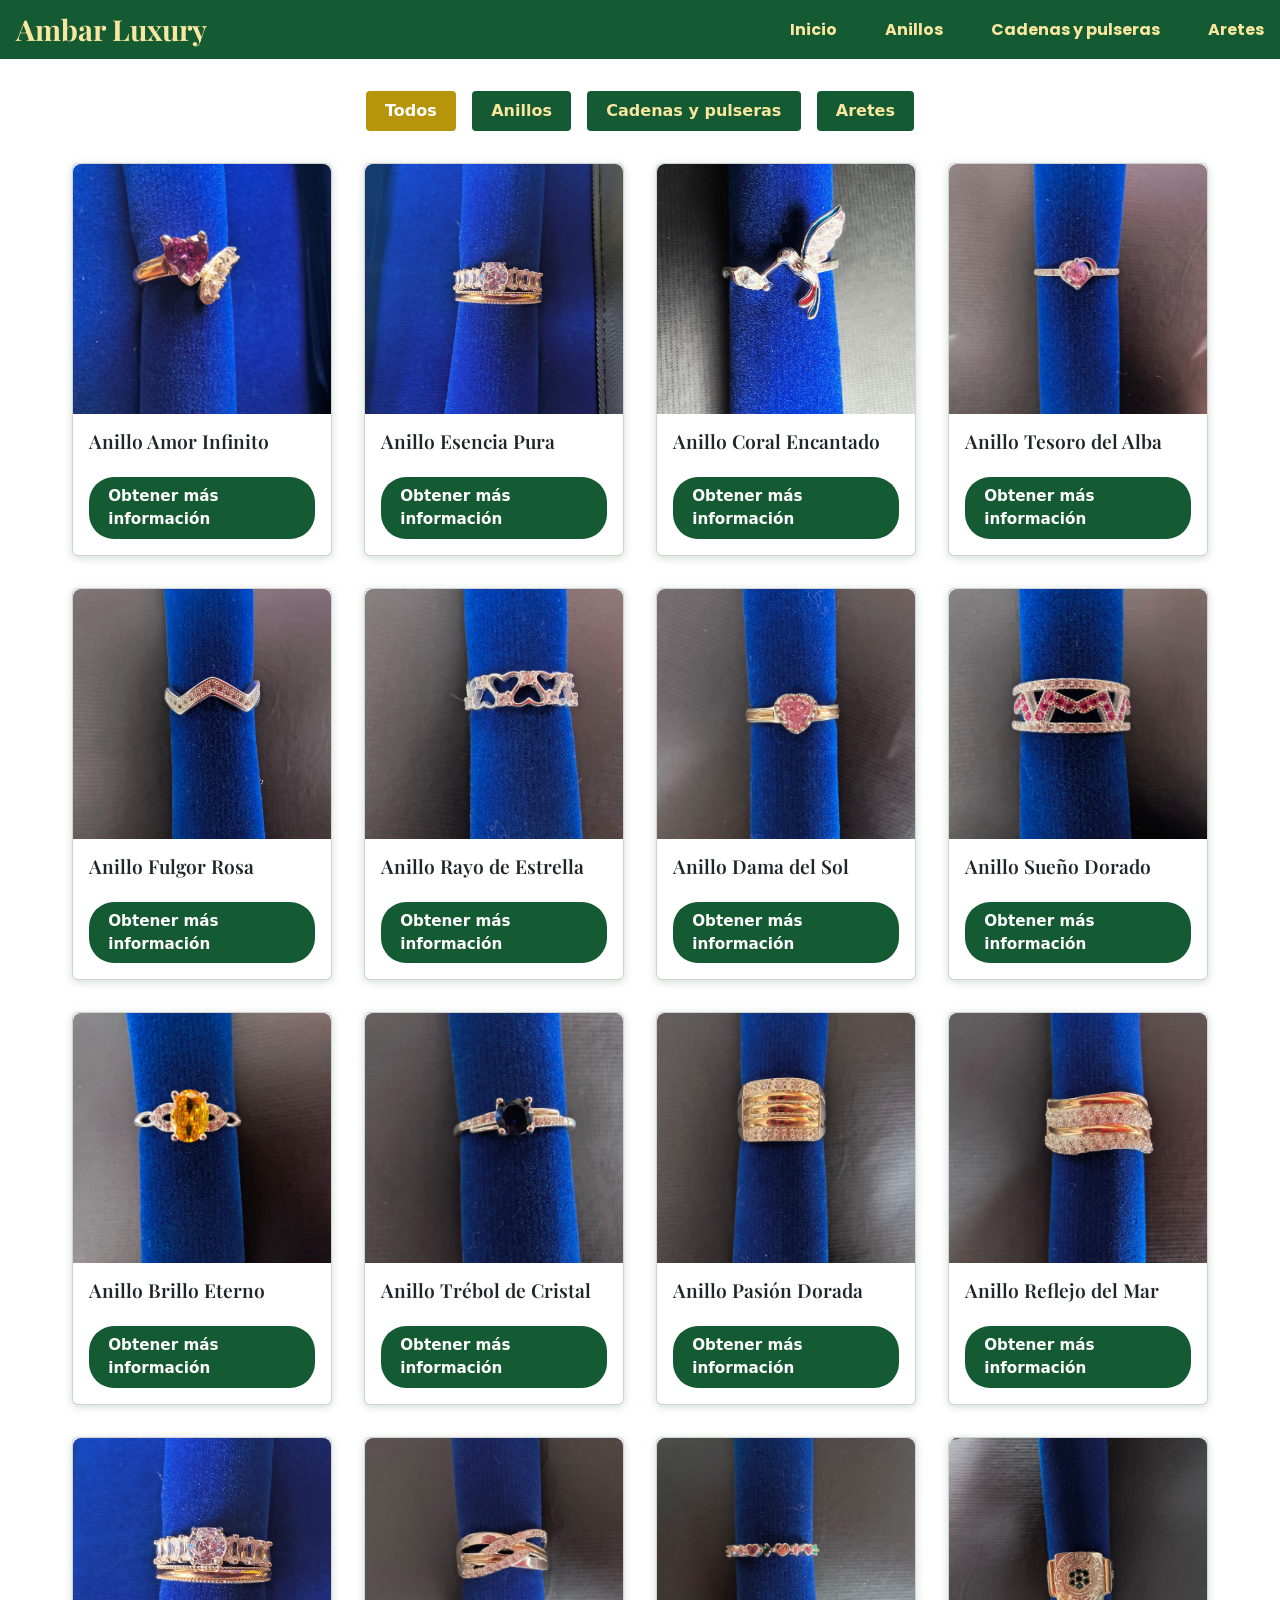
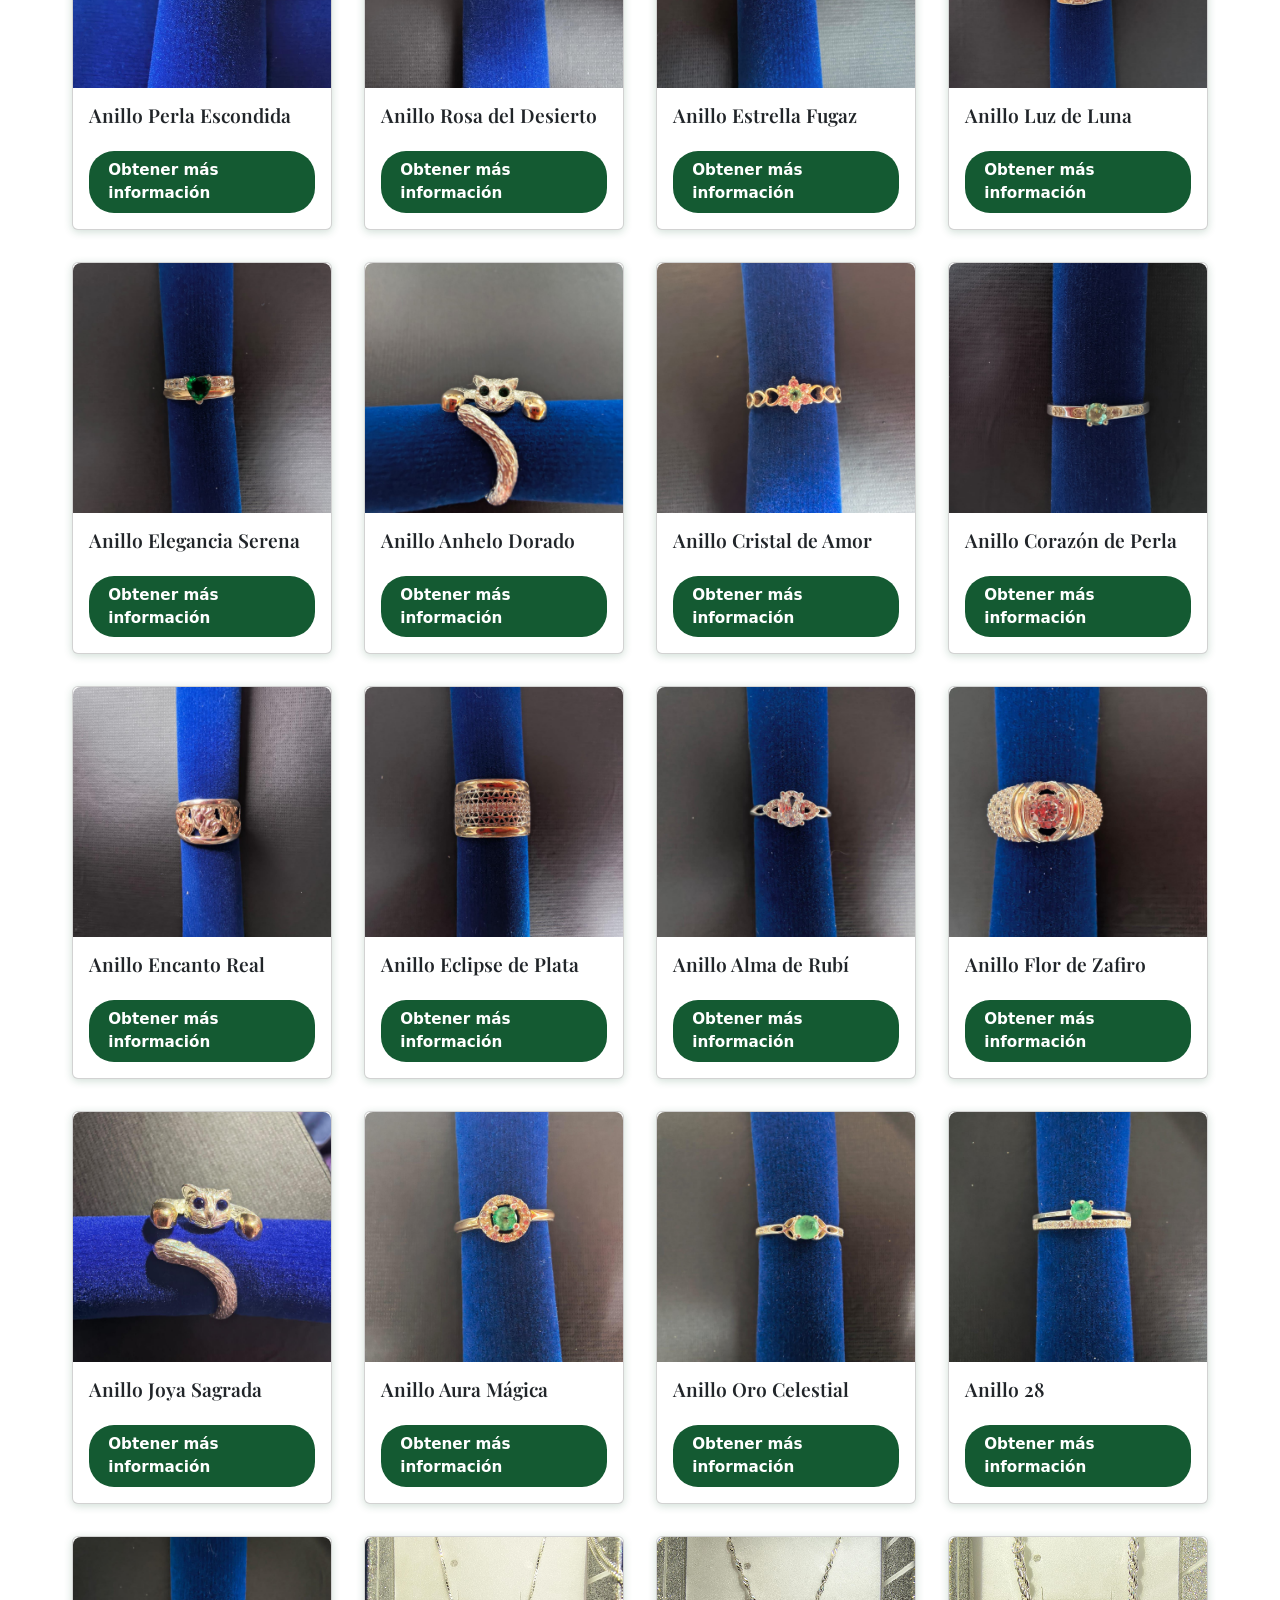
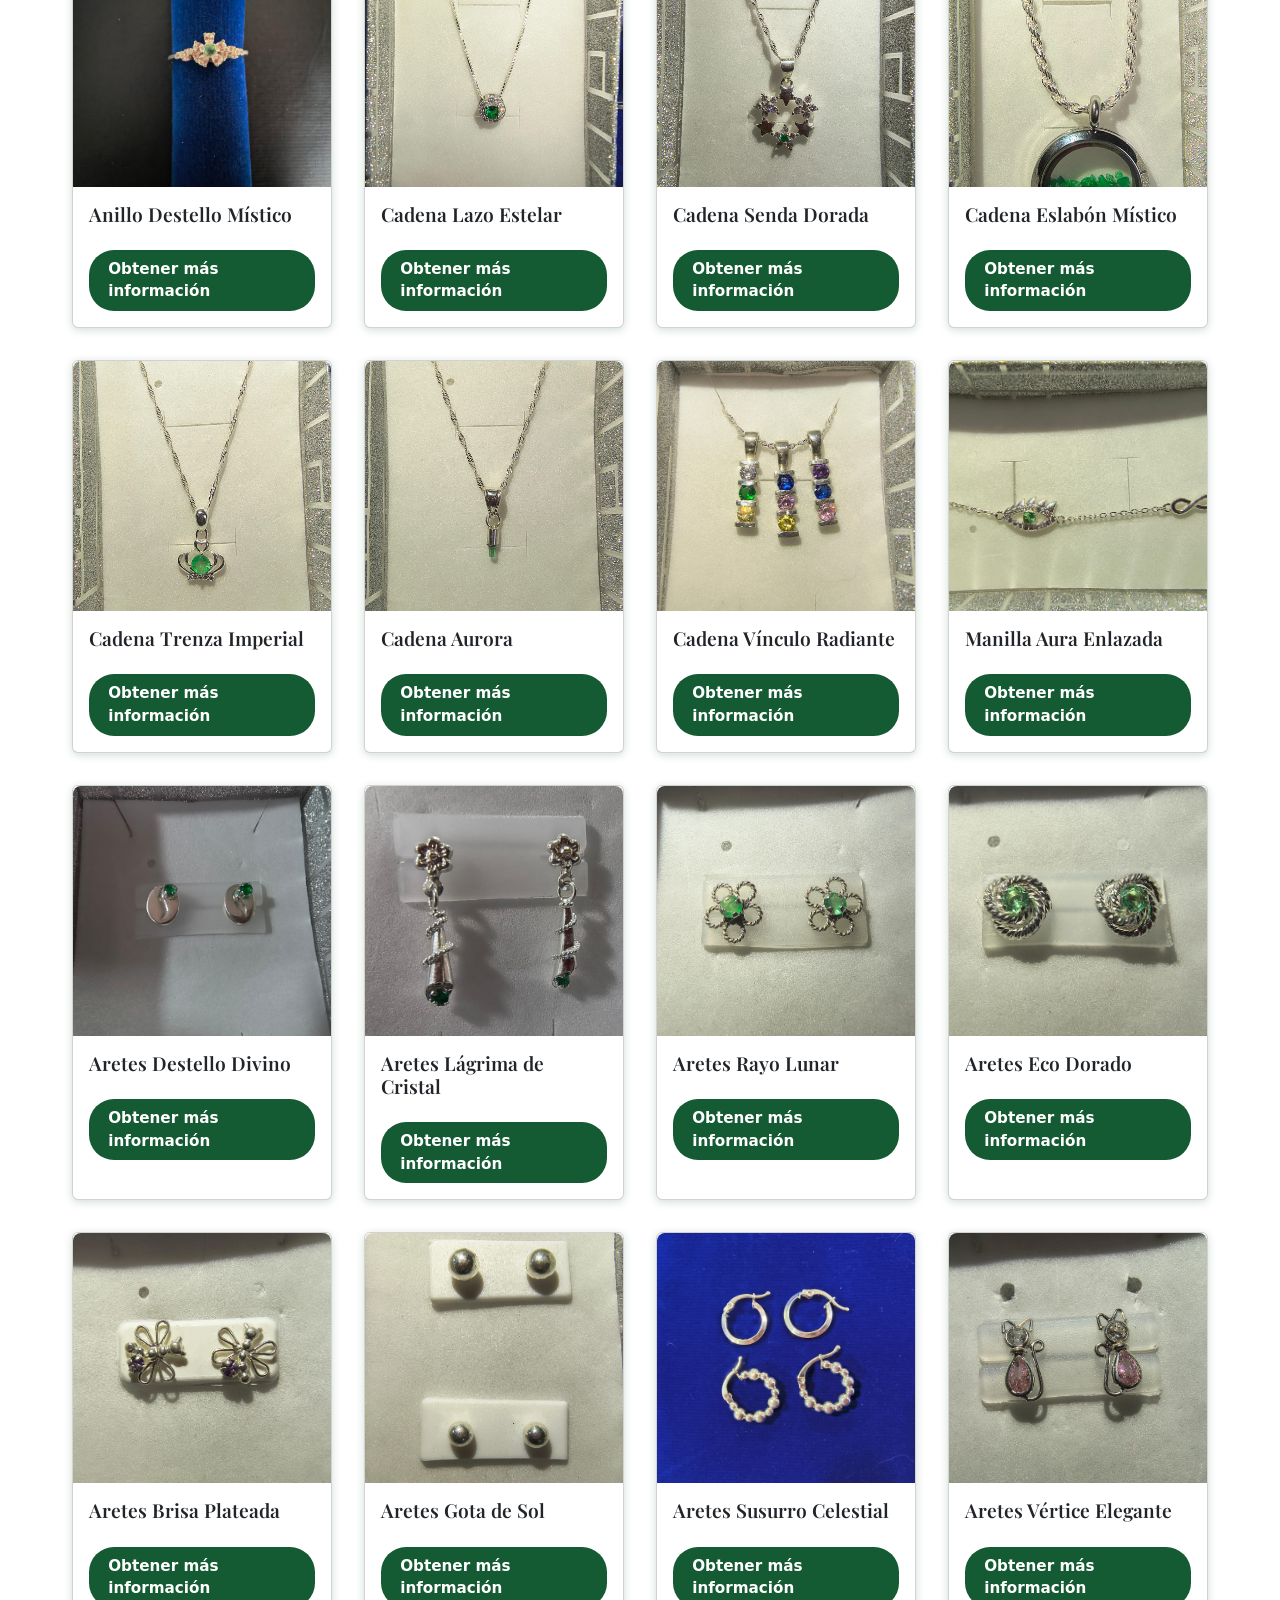
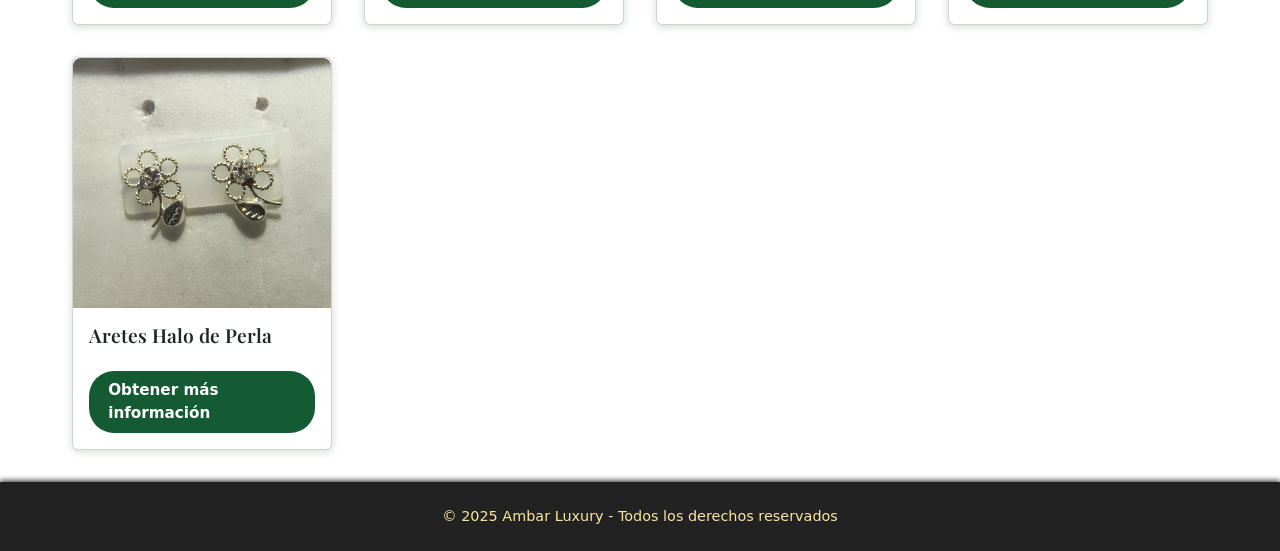
==== index.html @ f8f35209 "Add files via upload" ====
<!DOCTYPE html>
<html lang="en">
<head>
  <meta charset="UTF-8" />
  <meta name="viewport" content="width=device-width, initial-scale=1" />
  <title>Ambar Luxury</title>

  <link rel="stylesheet" href="./css/estilos_navbar.css" />
  <link rel="stylesheet" href="./css/estilos_productos.css" />

  <link
    href="https://cdn.jsdelivr.net/npm/bootstrap@5.3.6/dist/css/bootstrap.min.css"
    rel="stylesheet"
    integrity="sha384-4Q6Gf2aSP4eDXB8Miphtr37CMZZQ5oXLH2yaXMJ2w8e2ZtHTl7GptT4jmndRuHDT"
    crossorigin="anonymous"
  />
  <link
    href="https://fonts.googleapis.com/css2?family=Playfair+Display:wght@600&family=Poppins:wght@300;400&display=swap"
    rel="stylesheet"
  />
</head>
<body>
  <header class="navbar">
    <div class="logo">Ambar Luxury</div>
    <input type="checkbox" id="menu-toggle" class="menu-toggle" />
    <label for="menu-toggle" class="hamburger">&#9776;</label>
  
    <div class="nav-links">
      <a href="#inicio">Inicio</a>
      <a href="#Anillos">Anillos</a>
      <a href="#Cadenas">Cadenas y pulseras</a>
      <a href="#Aretes">Aretes</a>
    </div>
  </header>

  <main>
    <!-- Filtros de categoría -->
    <section id="inicio" class="category-filters">
      <button class="active" data-category="all">Todos</button>
      <button data-category="Anillos">Anillos</button>
      <button data-category="Cadenas">Cadenas y pulseras</button>
      <button data-category="Aretes">Aretes</button>
    </section>

    <!-- Productos -->
    <section class="products-grid" id="products">
      <article class="card" data-category="Anillos">
        <img src="./img/anillo1.jpeg" alt="Anillo Corazon" />
        <div class="card-body">
          <h3 class="card-title">Anillo Amor Infinito</h3>
          <a href="https://wa.link/p98mej" target="_blank" class="info-button">Obtener más información</a>
        </div>
      </article>

      <article class="card" data-category="Anillos">
        <img src="./img/anillo2.jpeg" alt="Anillo Corazon" />
        <div class="card-body">
          <h3 class="card-title">Anillo Esencia Pura</h3>
          <a href="https://wa.link/p98mej" target="_blank" class="info-button">Obtener más información</a>
        </div>
      </article>

      <article class="card" data-category="Anillos">
        <img src="./img/anillo3.jpeg" alt="Anillo Corazon" />
        <div class="card-body">
          <h3 class="card-title">Anillo Coral Encantado</h3>
          <a href="https://wa.link/p98mej" target="_blank" class="info-button">Obtener más información</a>
        </div>
      </article>

      <article class="card" data-category="Anillos">
        <img src="./img/anillo4.jpeg" alt="Anillo Corazon" />
        <div class="card-body">
          <h3 class="card-title">Anillo Tesoro del Alba</h3>
          <a href="https://wa.link/p98mej" target="_blank" class="info-button">Obtener más información</a>
        </div>
      </article>

      <article class="card" data-category="Anillos">
        <img src="./img/anillo5.jpeg" alt="Anillo Corazon" />
        <div class="card-body">
          <h3 class="card-title">Anillo Fulgor Rosa</h3>
          <a href="https://wa.link/p98mej" target="_blank" class="info-button">Obtener más información</a>
        </div>
      </article>

      <article class="card" data-category="Anillos">
        <img src="./img/anillo6.jpeg" alt="Anillo Corazon" />
        <div class="card-body">
          <h3 class="card-title">Anillo Rayo de Estrella</h3>
          <a href="https://wa.link/p98mej" target="_blank" class="info-button">Obtener más información</a>
        </div>
      </article>

      <article class="card" data-category="Anillos">
        <img src="./img/anillo7.jpeg" alt="Anillo Corazon" />
        <div class="card-body">
          <h3 class="card-title">Anillo Dama del Sol</h3>
          <a href="https://wa.link/p98mej" target="_blank" class="info-button">Obtener más información</a>
        </div>
      </article>

      <article class="card" data-category="Anillos">
        <img src="./img/anillo8.jpeg" alt="Anillo Corazon" />
        <div class="card-body">
          <h3 class="card-title">Anillo Sueño Dorado</h3>
          <a href="https://wa.link/p98mej" target="_blank" class="info-button">Obtener más información</a>
        </div>
      </article>

      <article class="card" data-category="Anillos">
        <img src="./img/anillo9.jpeg" alt="Anillo Corazon" />
        <div class="card-body">
          <h3 class="card-title">Anillo Brillo Eterno</h3>
          <a href="https://wa.link/p98mej" target="_blank" class="info-button">Obtener más información</a>
        </div>
      </article>

      <article class="card" data-category="Anillos">
        <img src="./img/anillo10.jpeg" alt="Anillo Corazon" />
        <div class="card-body">
          <h3 class="card-title">Anillo Trébol de Cristal</h3>
          <a href="https://wa.link/p98mej" target="_blank" class="info-button">Obtener más información</a>
        </div>
      </article>

      <article class="card" data-category="Anillos">
        <img src="./img/anillo11.jpeg" alt="Anillo Corazon" />
        <div class="card-body">
          <h3 class="card-title">Anillo Pasión Dorada</h3>
          <a href="https://wa.link/p98mej" target="_blank" class="info-button">Obtener más información</a>
        </div>
      </article>

      <article class="card" data-category="Anillos">
        <img src="./img/anillo12.jpeg" alt="Anillo Corazon" />
        <div class="card-body">
          <h3 class="card-title">Anillo Reflejo del Mar</h3>
          <a href="https://wa.link/p98mej" target="_blank" class="info-button">Obtener más información</a>
        </div>
      </article>

      <article class="card" data-category="Anillos">
        <img src="./img/anillo13.jpeg" alt="Anillo Corazon" />
        <div class="card-body">
          <h3 class="card-title">Anillo Perla Escondida</h3>
          <a href="https://wa.link/p98mej" target="_blank" class="info-button">Obtener más información</a>
        </div>
      </article>

      <article class="card" data-category="Anillos">
        <img src="./img/anillo14.jpeg" alt="Anillo Corazon" />
        <div class="card-body">
          <h3 class="card-title">Anillo Rosa del Desierto</h3>
          <a href="https://wa.link/p98mej" target="_blank" class="info-button">Obtener más información</a>
        </div>
      </article>

      <article class="card" data-category="Anillos">
        <img src="./img/anillo15.jpeg" alt="Anillo Corazon" />
        <div class="card-body">
          <h3 class="card-title">Anillo Estrella Fugaz</h3>
          <a href="https://wa.link/p98mej" target="_blank" class="info-button">Obtener más información</a>
        </div>
      </article>

      <article class="card" data-category="Anillos">
        <img src="./img/anillo16.jpeg" alt="Anillo Corazon" />
        <div class="card-body">
          <h3 class="card-title">Anillo Luz de Luna</h3>
          <a href="https://wa.link/p98mej" target="_blank" class="info-button">Obtener más información</a>
        </div>
      </article>

      <article class="card" data-category="Anillos">
        <img src="./img/anillo17.jpeg" alt="Anillo Corazon" />
        <div class="card-body">
          <h3 class="card-title">Anillo Elegancia Serena</h3>
          <a href="https://wa.link/p98mej" target="_blank" class="info-button">Obtener más información</a>
        </div>
      </article>

      <article class="card" data-category="Anillos">
        <img src="./img/anillo18.jpeg" alt="Anillo Corazon" />
        <div class="card-body">
          <h3 class="card-title">Anillo Anhelo Dorado</h3>
          <a href="https://wa.link/p98mej" target="_blank" class="info-button">Obtener más información</a>
        </div>
      </article>

      <article class="card" data-category="Anillos">
        <img src="./img/anillo19.jpeg" alt="Anillo Corazon" />
        <div class="card-body">
          <h3 class="card-title">Anillo Cristal de Amor</h3>
          <a href="https://wa.link/p98mej" target="_blank" class="info-button">Obtener más información</a>
        </div>
      </article>

      <article class="card" data-category="Anillos">
        <img src="./img/anillo20.jpeg" alt="Anillo Corazon" />
        <div class="card-body">
          <h3 class="card-title">Anillo Corazón de Perla</h3>
          <a href="https://wa.link/p98mej" target="_blank" class="info-button">Obtener más información</a>
        </div>
      </article>

      <article class="card" data-category="Anillos">
        <img src="./img/anillo21.jpeg" alt="Anillo Corazon" />
        <div class="card-body">
          <h3 class="card-title">Anillo Encanto Real</h3>
          <a href="https://wa.link/p98mej" target="_blank" class="info-button">Obtener más información</a>
        </div>
      </article>

      <article class="card" data-category="Anillos">
        <img src="./img/anillo22.jpeg" alt="Anillo Corazon" />
        <div class="card-body">
          <h3 class="card-title">Anillo Eclipse de Plata</h3>
          <a href="https://wa.link/p98mej" target="_blank" class="info-button">Obtener más información</a>
        </div>
      </article>

      <article class="card" data-category="Anillos">
        <img src="./img/anillo23.jpeg" alt="Anillo Corazon" />
        <div class="card-body">
          <h3 class="card-title">Anillo Alma de Rubí</h3>
          <a href="https://wa.link/p98mej" target="_blank" class="info-button">Obtener más información</a>
        </div>
      </article>

      <article class="card" data-category="Anillos">
        <img src="./img/anillo24.jpeg" alt="Anillo Corazon" />
        <div class="card-body">
          <h3 class="card-title">Anillo Flor de Zafiro</h3>
          <a href="https://wa.link/p98mej" target="_blank" class="info-button">Obtener más información</a>
        </div>
      </article>

      <article class="card" data-category="Anillos">
        <img src="./img/anillo25.jpeg" alt="Anillo Corazon" />
        <div class="card-body">
          <h3 class="card-title">Anillo Joya Sagrada</h3>
          <a href="https://wa.link/p98mej" target="_blank" class="info-button">Obtener más información</a>
        </div>
      </article>

      <article class="card" data-category="Anillos">
        <img src="./img/anillo26.jpeg" alt="Anillo Corazon" />
        <div class="card-body">
          <h3 class="card-title">Anillo Aura Mágica</h3>
          <a href="https://wa.link/p98mej" target="_blank" class="info-button">Obtener más información</a>
        </div>
      </article>

      <article class="card" data-category="Anillos">
        <img src="./img/anillo27.jpeg" alt="Anillo Corazon" />
        <div class="card-body">
          <h3 class="card-title">Anillo Oro Celestial</h3>
          <a href="https://wa.link/p98mej" target="_blank" class="info-button">Obtener más información</a>
        </div>
      </article>

      <article class="card" data-category="Anillos">
        <img src="./img/anillo28.jpeg" alt="Anillo Corazon" />
        <div class="card-body">
          <h3 class="card-title">Anillo 28</h3>
          <a href="https://wa.link/p98mej" target="_blank" class="info-button">Obtener más información</a>
        </div>
      </article>

      <article class="card" data-category="Anillos">
        <img src="./img/anillo29.jpeg" alt="Anillo Corazon" />
        <div class="card-body">
          <h3 class="card-title">Anillo Destello Místico</h3>
          <a href="https://wa.link/p98mej" target="_blank" class="info-button">Obtener más información</a>
        </div>
      </article>

      <article class="card" data-category="Cadenas">
        <img src="./img/cadena1.jpeg" alt="cadena 1" />
        <div class="card-body">
          <h3 class="card-title">Cadena Lazo Estelar</h3>
          <a href="https://wa.link/p98mej" target="_blank" class="info-button">Obtener más información</a>
        </div>
      </article>

      <article class="card" data-category="Cadenas">
        <img src="./img/cadena2.jpeg" alt="Bolso de cuero" />
        <div class="card-body">
          <h3 class="card-title">Cadena Senda Dorada</h3>
          <a href="https://wa.link/p98mej" target="_blank" class="info-button">Obtener más información</a>
        </div>
      </article>

      <article class="card" data-category="Cadenas">
        <img src="./img/cadena3.jpeg" alt="Bolso de cuero" />
        <div class="card-body">
          <h3 class="card-title">Cadena Eslabón Místico</h3>
          <a href="https://wa.link/p98mej" target="_blank" class="info-button">Obtener más información</a>
        </div>
      </article>

      <article class="card" data-category="Cadenas">
        <img src="./img/cadena4.jpeg" alt="Bolso de cuero" />
        <div class="card-body">
          <h3 class="card-title">Cadena Trenza Imperial</h3>
          <a href="https://wa.link/p98mej" target="_blank" class="info-button">Obtener más información</a>
        </div>
      </article>

      <article class="card" data-category="Cadenas">
        <img src="./img/cadena5.jpeg" alt="Bolso de cuero" />
        <div class="card-body">
          <h3 class="card-title">Cadena Aurora</h3>
          <a href="https://wa.link/p98mej" target="_blank" class="info-button">Obtener más información</a>
        </div>
      </article>

      <article class="card" data-category="Cadenas">
        <img src="./img/cadena6.jpeg" alt="Bolso de cuero" />
        <div class="card-body">
          <h3 class="card-title">Cadena Vínculo Radiante</h3>
          <a href="https://wa.link/p98mej" target="_blank" class="info-button">Obtener más información</a>
        </div>
      </article>

      <article class="card" data-category="Cadenas">
        <img src="./img/manilla1.jpeg" alt="Bolso de cuero" />
        <div class="card-body">
          <h3 class="card-title">Manilla Aura Enlazada</h3>
          <a href="https://wa.link/p98mej" target="_blank" class="info-button">Obtener más información</a>
        </div>
      </article>

      <article class="card" data-category="Aretes">
        <img src="./img/aretes1.jpeg" alt="Bolso de cuero" />
        <div class="card-body">
          <h3 class="card-title">Aretes Destello Divino</h3>
          <a href="https://wa.link/p98mej" target="_blank" class="info-button">Obtener más información</a>
        </div>
      </article>

      <article class="card" data-category="Aretes">
        <img src="./img/aretes2.jpeg" alt="Bolso de cuero" />
        <div class="card-body">
          <h3 class="card-title">Aretes Lágrima de Cristal</h3>
          <a href="https://wa.link/p98mej" target="_blank" class="info-button">Obtener más información</a>
        </div>
      </article>

      <article class="card" data-category="Aretes">
        <img src="./img/aretes3.jpeg" alt="Bolso de cuero" />
        <div class="card-body">
          <h3 class="card-title">Aretes Rayo Lunar</h3>
          <a href="https://wa.link/p98mej" target="_blank" class="info-button">Obtener más información</a>
        </div>
      </article>

      <article class="card" data-category="Aretes">
        <img src="./img/aretes4.jpeg" alt="Bolso de cuero" />
        <div class="card-body">
          <h3 class="card-title">Aretes Eco Dorado</h3>
          <a href="https://wa.link/p98mej" target="_blank" class="info-button">Obtener más información</a>
        </div>
      </article>

      <article class="card" data-category="Aretes">
        <img src="./img/aretes5.jpeg" alt="Bolso de cuero" />
        <div class="card-body">
          <h3 class="card-title">Aretes Brisa Plateada</h3>
          <a href="https://wa.link/p98mej" target="_blank" class="info-button">Obtener más información</a>
        </div>
      </article>

      <article class="card" data-category="Aretes">
        <img src="./img/aretes6.jpeg" alt="Bolso de cuero" />
        <div class="card-body">
          <h3 class="card-title">Aretes Gota de Sol</h3>
          <a href="https://wa.link/p98mej" target="_blank" class="info-button">Obtener más información</a>
        </div>
      </article>

      <article class="card" data-category="Aretes">
        <img src="./img/aretes7.jpeg" alt="Bolso de cuero" />
        <div class="card-body">
          <h3 class="card-title">Aretes Susurro Celestial</h3>
          <a href="https://wa.link/p98mej" target="_blank" class="info-button">Obtener más información</a>
        </div>
      </article>

      <article class="card" data-category="Aretes">
        <img src="./img/aretes8.jpeg" alt="Bolso de cuero" />
        <div class="card-body">
          <h3 class="card-title">Aretes Vértice Elegante</h3>
          <a href="https://wa.link/p98mej" target="_blank" class="info-button">Obtener más información</a>
        </div>
      </article>

      <article class="card" data-category="Aretes">
        <img src="./img/aretes9.jpeg" alt="Bolso de cuero" />
        <div class="card-body">
          <h3 class="card-title">Aretes Halo de Perla</h3>
          <a href="https://wa.link/p98mej" target="_blank" class="info-button">Obtener más información</a>
        </div>
      </article>
    </section>
  </main>

  <footer>
    &copy; 2025 Ambar Luxury - Todos los derechos reservados
  </footer>

  <script>
    // Filtrado de productos por categoría
    const filterButtons = document.querySelectorAll('.category-filters button');
    const products = document.querySelectorAll('.products-grid .card');

    filterButtons.forEach((button) => {
      button.addEventListener('click', () => {
        filterButtons.forEach((btn) => btn.classList.remove('active'));
        button.classList.add('active');

        const category = button.getAttribute('data-category');

        products.forEach((product) => {
          if (category === 'all' || product.getAttribute('data-category') === category) {
            product.style.display = 'block';
          } else {
            product.style.display = 'none';
          }
        });
      });
    });

    // Scroll y filtro activado desde navbar
    document.querySelectorAll('.nav-links a').forEach(link => {
      link.addEventListener('click', e => {
        e.preventDefault();
        const category = link.getAttribute('href').replace('#', '');

        document.querySelector('main').scrollIntoView({ behavior: 'smooth' });

        filterButtons.forEach(btn => {
          if (
            btn.getAttribute('data-category') === category ||
            (category === 'inicio' && btn.getAttribute('data-category') === 'all')
          ) {
            btn.classList.add('active');
            btn.click();
          } else {
            btn.classList.remove('active');
          }
        });

        // Cerrar menú responsive al seleccionar
        const menuToggle = document.getElementById('menu-toggle');
        if (menuToggle.checked) {
          menuToggle.checked = false;
        }
      });
    });
  </script>

  <script
    src="https://cdn.jsdelivr.net/npm/bootstrap@5.3.6/dist/js/bootstrap.bundle.min.js"
    integrity="sha384-j1CDi7MgGQ12Z7Qab0qlWQ/Qqz24Gc6BM0thvEMVjHnfYGF0rmFCozFSxQBxwHKO"
    crossorigin="anonymous"
  ></script>
</body>
</html>
---- css/estilos_navbar.css ----
.navbar {
  background-color: #145a32;
  display: flex;
  align-items: center;
  justify-content: space-between;
  padding: 1rem 3rem; /* espacio a los lados */
  color: #f9e79f;
  position: sticky;
  top: 0;
  z-index: 1000;
  font-family: 'Playfair Display', serif;
}

.logo {
  font-weight: 700;
  font-size: 1.8rem;
  color: #f9e79f;
  user-select: none;
  margin-left: 1rem; /* espacio antes del titulo */
}

.nav-links {
  display: flex;
  gap: 3rem; /* espacio entre categorías */
  margin-right: 1rem; /* espacio al final */
}

.nav-links a {
  color: #f9e79f;
  text-decoration: none;
  font-weight: 700;
  font-family: 'Poppins', sans-serif;
  font-size: 1rem;
  transition: color 0.3s ease;
}

.nav-links a:hover,
.nav-links a.active {
  color: #b7950b;
  text-decoration: none; /* quita subrayado */
}

.hamburger {
  font-size: 2.5rem;
  color: #f9e79f;
  cursor: pointer;
  user-select: none;
  display: none;
}

/* Ocultar completamente el checkbox que controla el menú */
.menu-toggle {
  position: absolute;
  opacity: 0;
  width: 0;
  height: 0;
  overflow: hidden;
  pointer-events: none;
}

.menu-toggle:focus {
  outline: none;
  box-shadow: none;
  border: none;
}

/* Responsive */
@media (max-width: 768px) {
  .nav-links {
    position: fixed;
    top: 65px;
    left: 0;
    right: 0;
    background-color: #145a32;
    flex-direction: column;
    gap: 0;
    overflow: hidden;
    max-height: 0;
    transition: max-height 0.3s ease;
    margin: 0; /* quitar margenes en responsive */
  }

  .nav-links a {
    padding: 1rem 0;
    border-top: 1px solid #b7950b;
    text-align: center;
    font-weight: 600;
  }

  .menu-toggle:checked + .hamburger + .nav-links {
    max-height: 300px;
  }

  .hamburger {
    display: block;
    margin-right: 1rem; /* espacio al lado derecho */
  }
}
---- css/estilos_productos.css ----
main {
    flex: 1;
    padding: 2rem;
    max-width: 1200px;
    margin: 0 auto;
  }
  
  /* Contenedor de filtros */
  .category-filters {
    display: flex;
    gap: 1rem;
    margin-bottom: 2rem;
    flex-wrap: wrap;
    justify-content: center;
  }
  
  .category-filters button {
    background-color: #145a32;
    color: #f9e79f;
    border: none;
    padding: 0.5rem 1.2rem;
    border-radius: 4px;
    cursor: pointer;
    font-weight: 600;
    transition: background-color 0.3s;
  }
  
  .category-filters button:hover,
  .category-filters button.active {
    background-color: #b7950b;
    color: #fff;
  }
  
  /* Grid de productos */
  .products-grid {
    display: grid;
    grid-template-columns: repeat(auto-fill, minmax(280px, 1fr));
    gap: 2rem;
  }
  
  /* Card de producto */
  .card {
    border: 1px solid #ddd;
    border-radius: 8px;
    overflow: hidden;
    box-shadow: 0 2px 8px rgba(20, 90, 50, 0.2);
    transition: transform 0.2s ease;
    background-color: #fff;
  }
  
  .card:hover {
    transform: translateY(-5px);
    box-shadow: 0 4px 12px rgba(20, 90, 50, 0.4);
  }
  
  .card img {
    width: 100%;
    height: 250px;
    object-fit: cover;
    border-top-left-radius: 8px;
    border-top-right-radius: 8px;
  }
  
  .card-body {
    padding: 1rem;
  }
  
  .card-title {
    font-family: 'Playfair Display', serif;
    font-weight: 600;
    font-size: 1.2rem;
    margin-bottom: 0.5rem;
    color: #145a32;
  }
  
  .card-text {
    font-size: 0.9rem;
    color: #555;
  }
  
  .info-button {
    display: inline-block;
    margin-top: 1rem;
    padding: 0.5rem 1.2rem;
    background-color: #145a32;
    color: #fff;
    border: none;
    border-radius: 25px;
    font-weight: 600;
    cursor: pointer;
    transition: background-color 0.3s ease;
    font-size: 0.95rem;
    text-decoration: none;
  }
  
  .info-button:hover {
    background-color: #b7950b;
  }
  
  /* Escritorio: 4 columnas */
  @media (min-width: 769px) {
    .products-grid {
      grid-template-columns: repeat(4, 1fr);
    }
  }
  
  /* Móviles pequeños */
  @media (max-width: 400px) {
    .card img {
      height: 140px;
    }
  
    .card-title {
      font-size: 1rem;
    }
  
    .card-text {
      font-size: 0.8rem;
    }
  
    main {
      padding: 1rem;
    }
  }
  
  /* Footer */
  footer {
    background-color: #222;       /* Fondo oscuro */
    color: #f9e79f;              /* Color claro para el texto */
    padding: 1.5rem 2rem;
    text-align: center;
    font-size: 0.9rem;
    margin-top: auto;
    box-shadow: 0 -2px 5px rgba(0, 0, 0, 0.7); /* Sombra sutil arriba */
  }
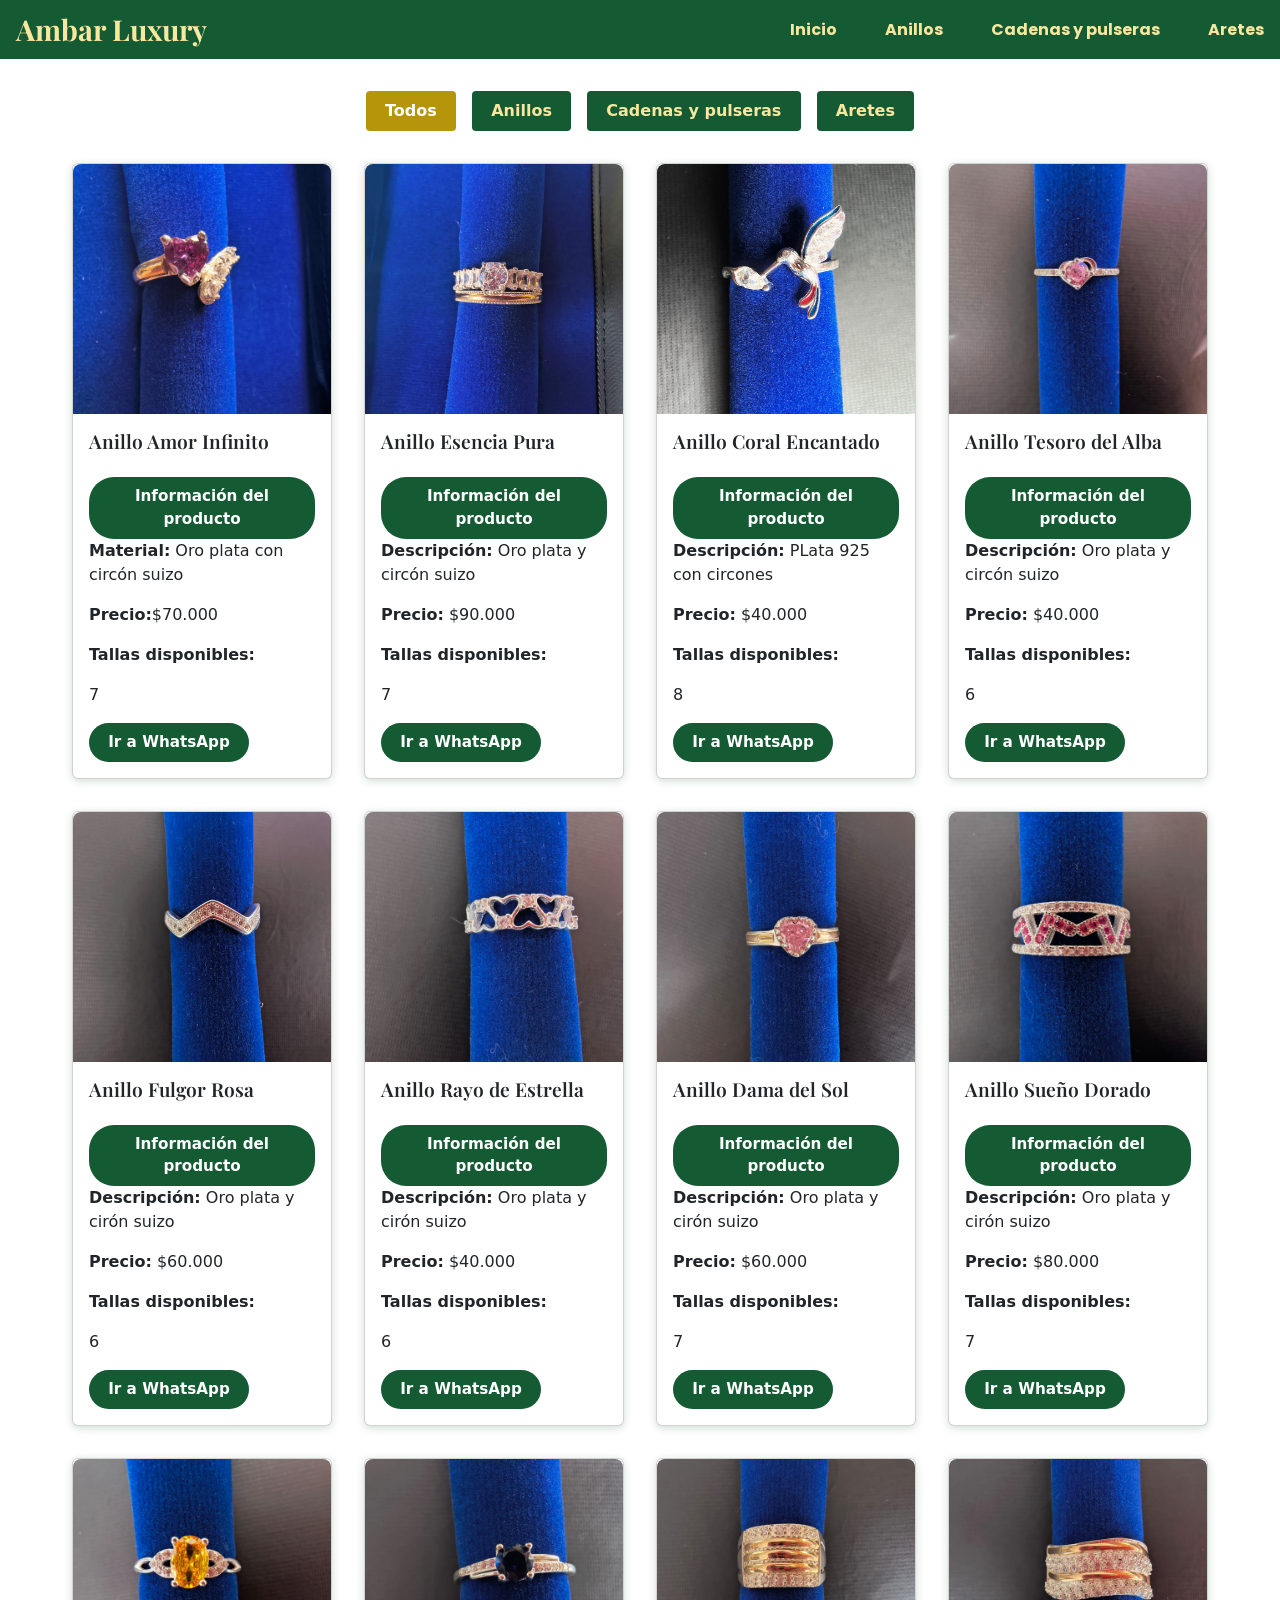
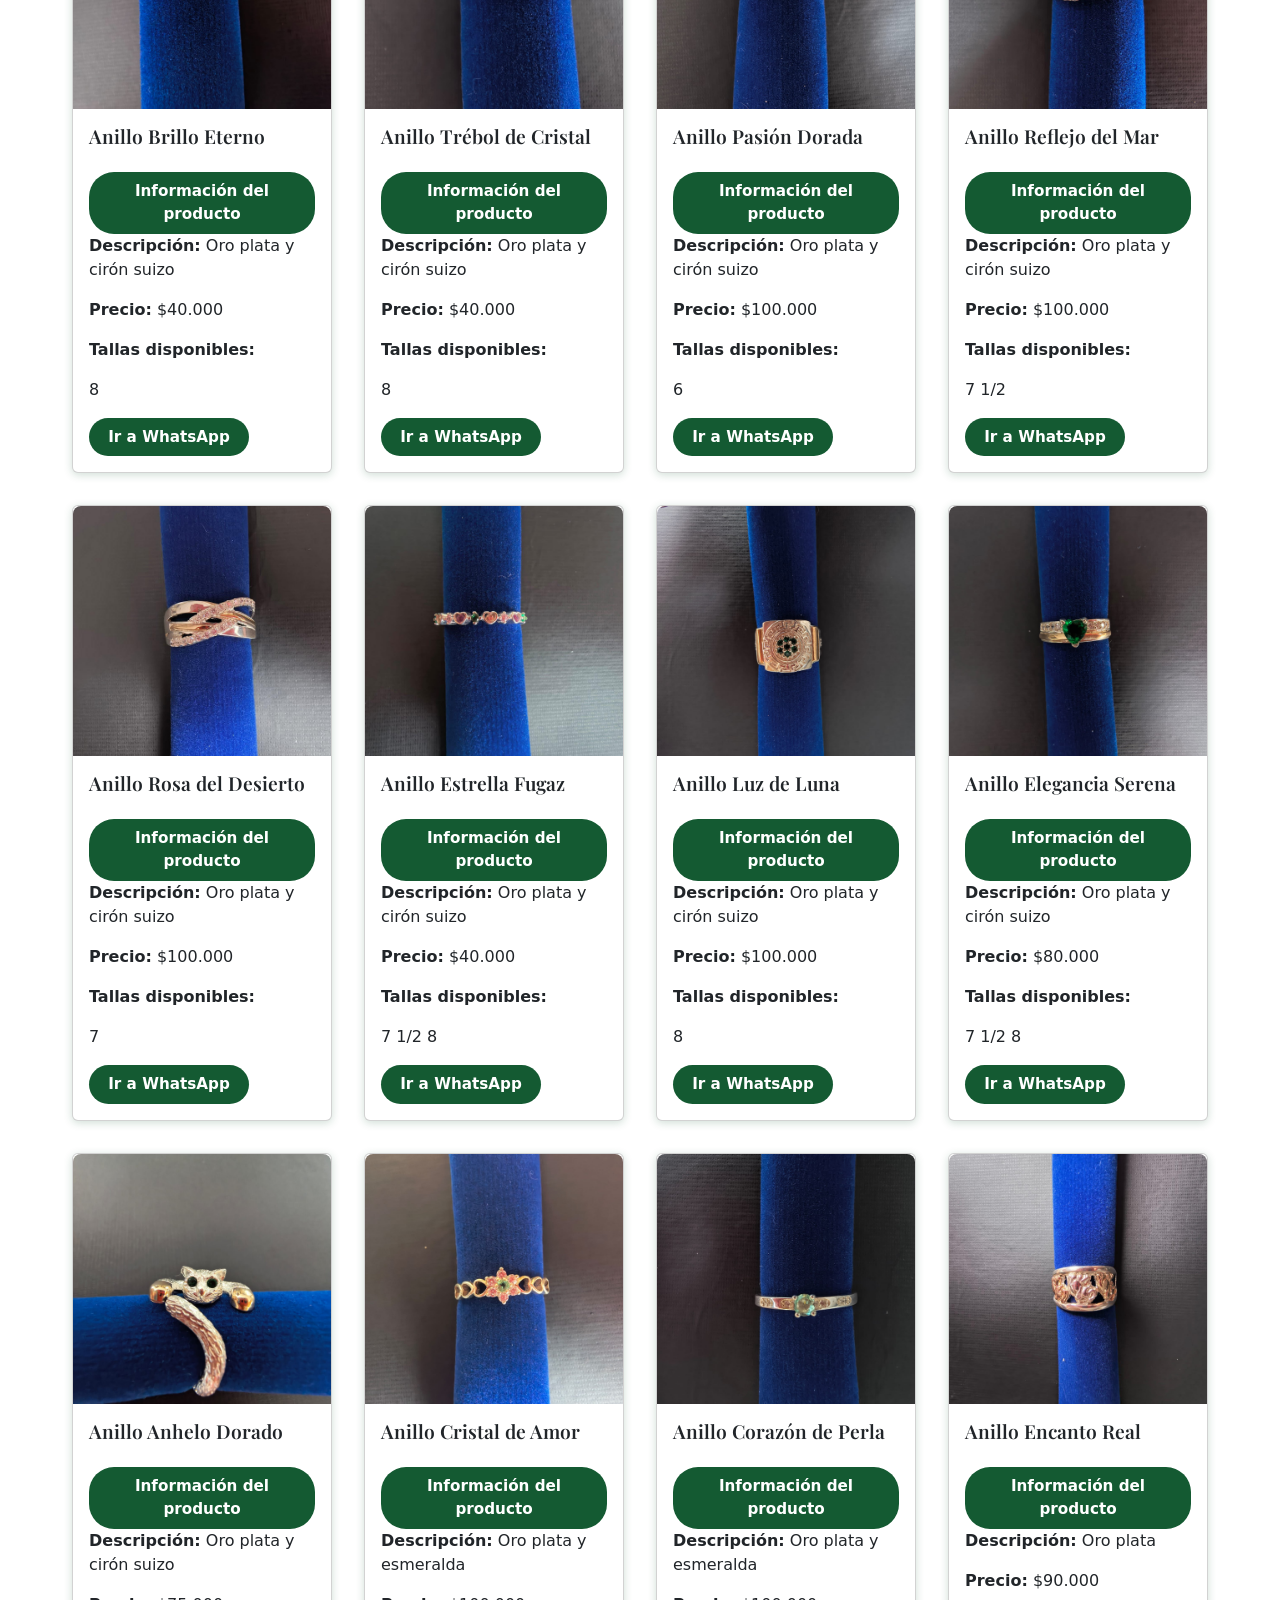
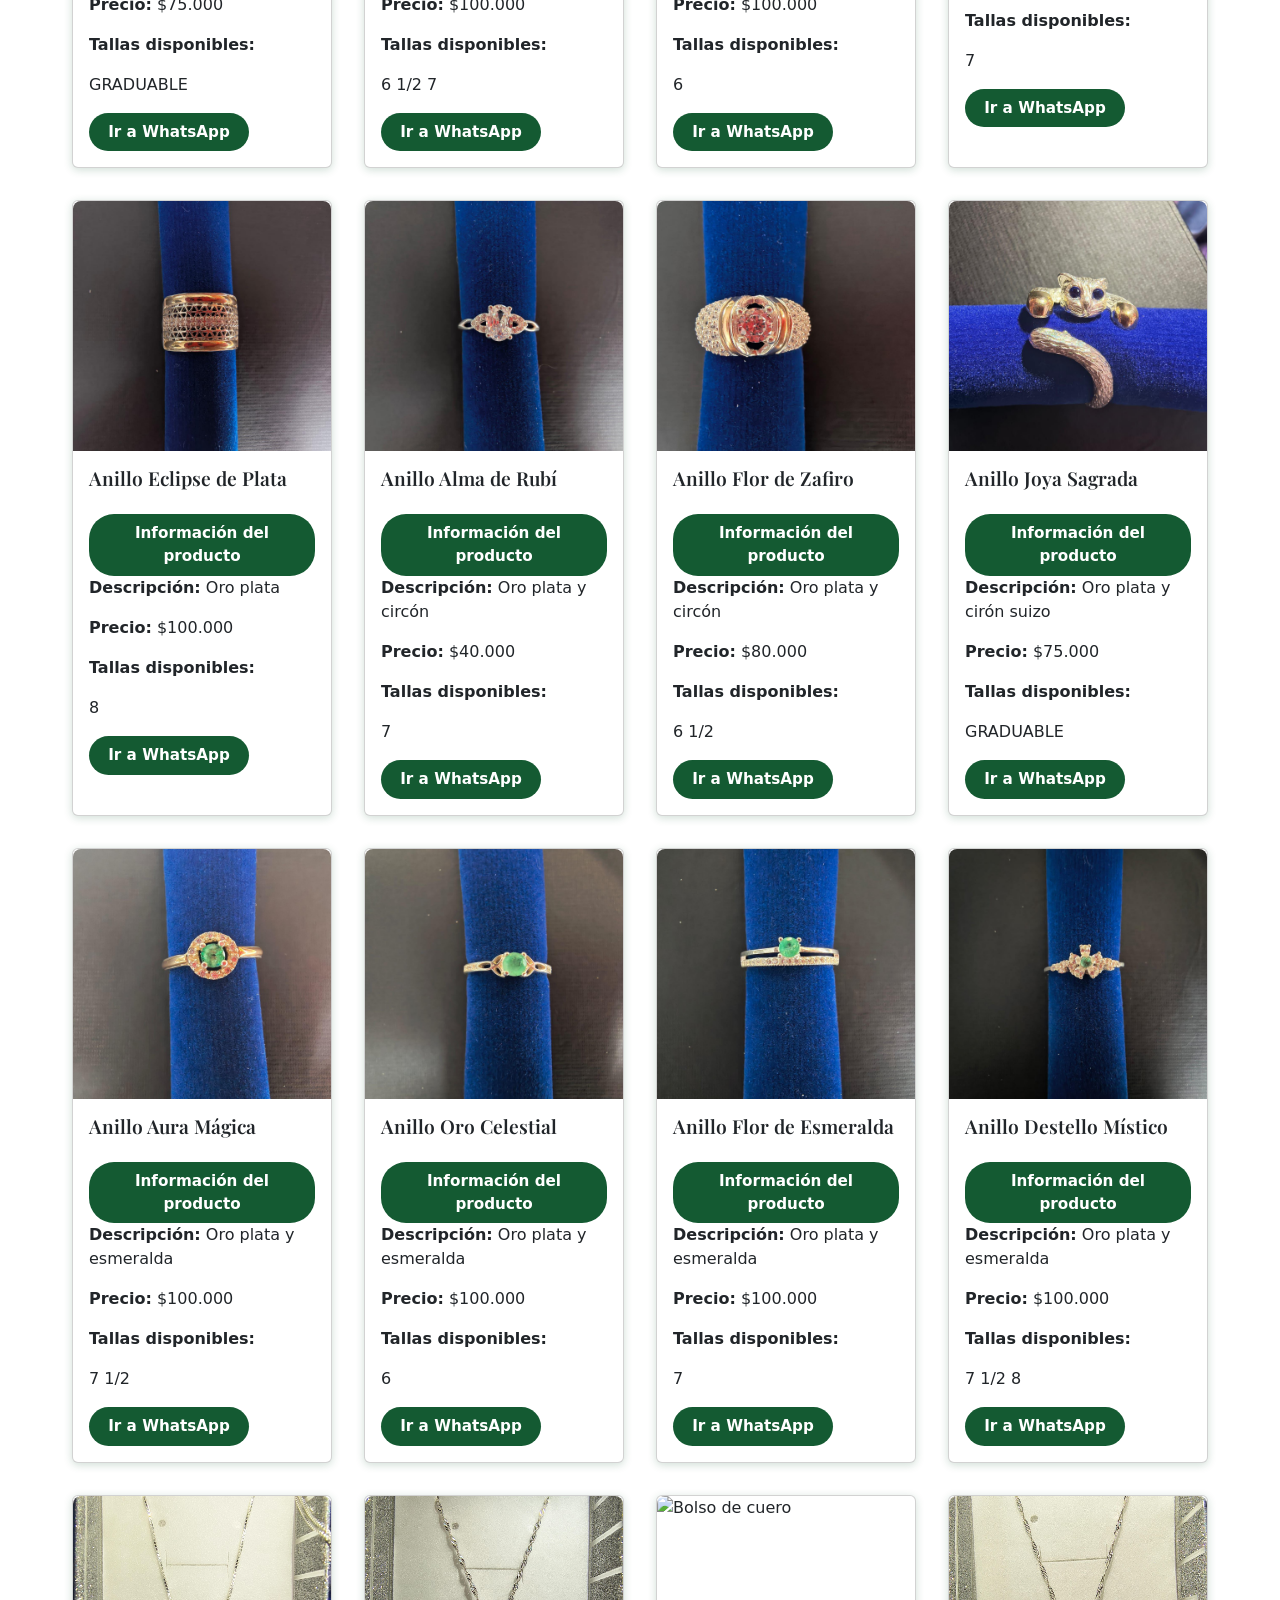
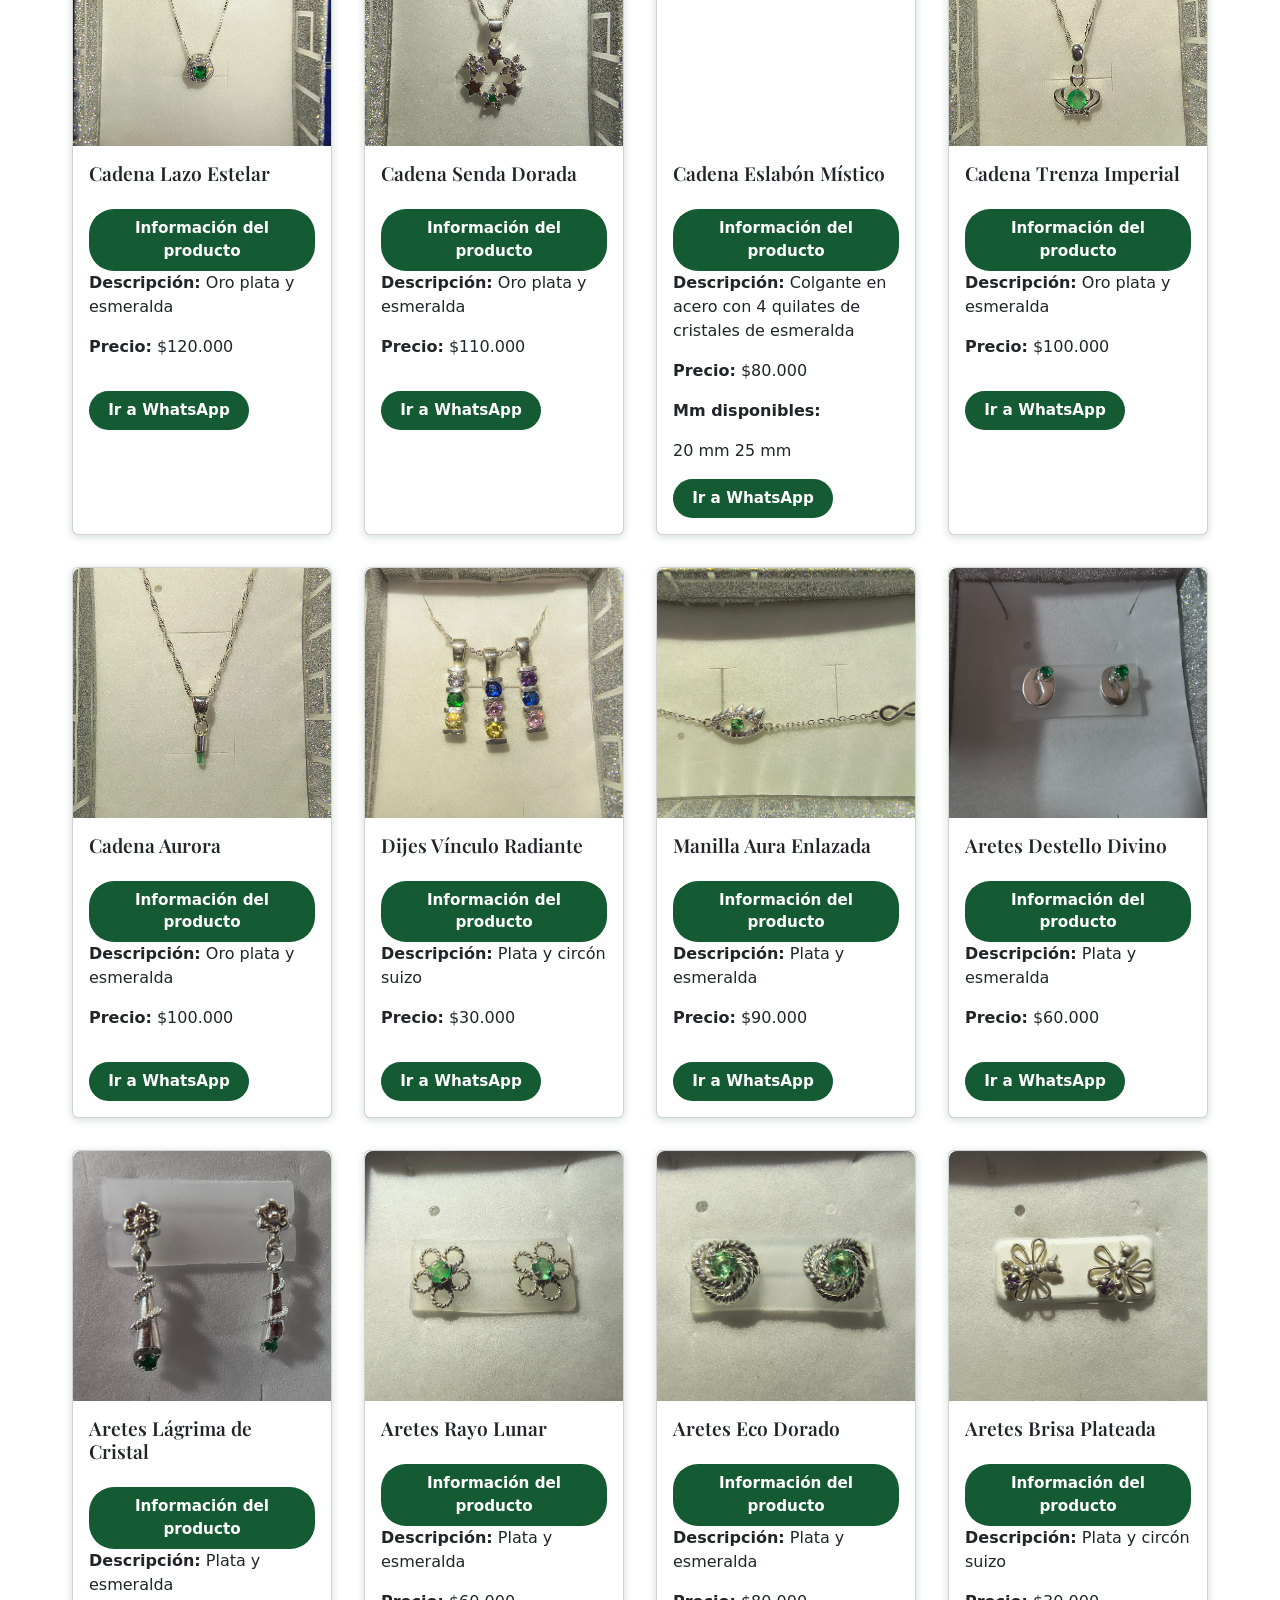
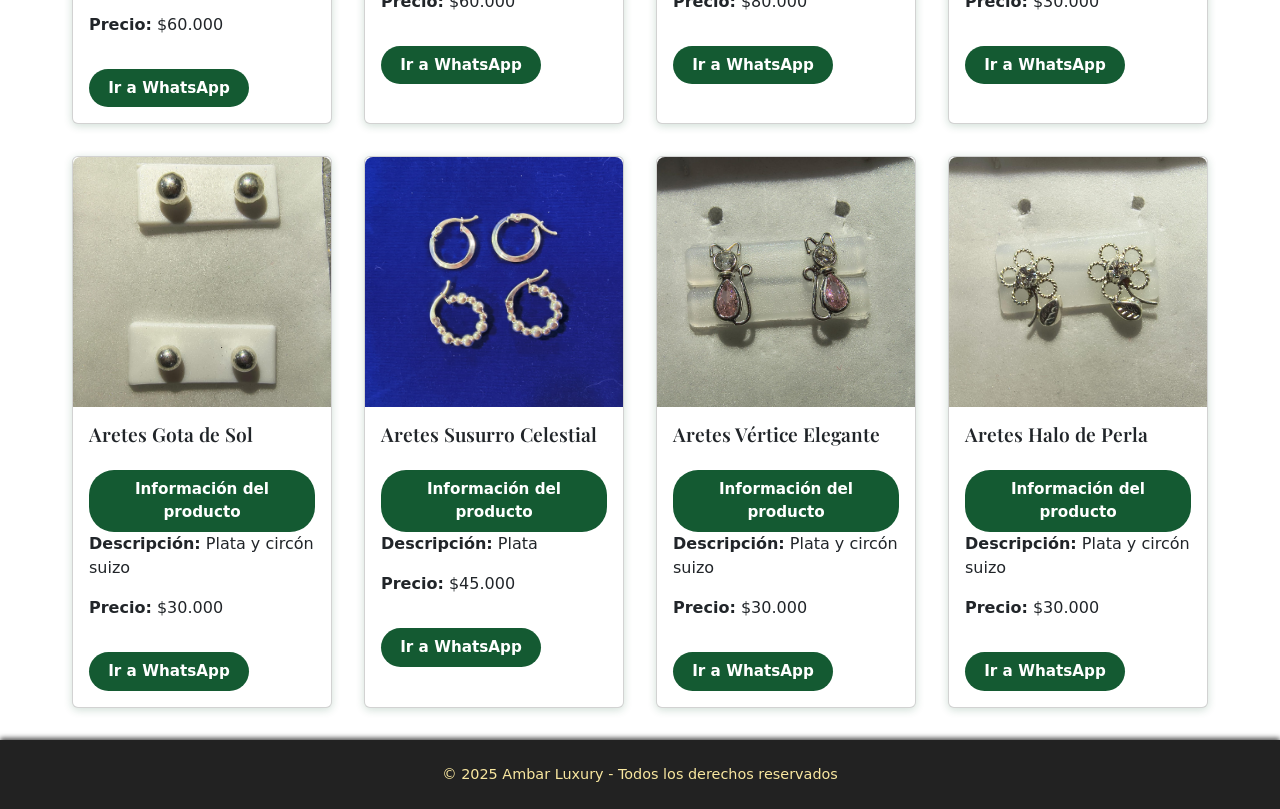
==== commit 2c176815: "Update index.html" ====
--- a/index.html
+++ b/index.html
@@ -1,5 +1,6 @@
 <!DOCTYPE html>
 <html lang="en">
+
 <head>
   <meta charset="UTF-8" />
   <meta name="viewport" content="width=device-width, initial-scale=1" />
@@ -8,23 +9,19 @@
   <link rel="stylesheet" href="./css/estilos_navbar.css" />
   <link rel="stylesheet" href="./css/estilos_productos.css" />
 
-  <link
-    href="https://cdn.jsdelivr.net/npm/bootstrap@5.3.6/dist/css/bootstrap.min.css"
-    rel="stylesheet"
-    integrity="sha384-4Q6Gf2aSP4eDXB8Miphtr37CMZZQ5oXLH2yaXMJ2w8e2ZtHTl7GptT4jmndRuHDT"
-    crossorigin="anonymous"
-  />
+  <link href="https://cdn.jsdelivr.net/npm/bootstrap@5.3.6/dist/css/bootstrap.min.css" rel="stylesheet"
+    integrity="sha384-4Q6Gf2aSP4eDXB8Miphtr37CMZZQ5oXLH2yaXMJ2w8e2ZtHTl7GptT4jmndRuHDT" crossorigin="anonymous" />
   <link
     href="https://fonts.googleapis.com/css2?family=Playfair+Display:wght@600&family=Poppins:wght@300;400&display=swap"
-    rel="stylesheet"
-  />
+    rel="stylesheet" />
 </head>
+
 <body>
   <header class="navbar">
     <div class="logo">Ambar Luxury</div>
     <input type="checkbox" id="menu-toggle" class="menu-toggle" />
     <label for="menu-toggle" class="hamburger">&#9776;</label>
-  
+
     <div class="nav-links">
       <a href="#inicio">Inicio</a>
       <a href="#Anillos">Anillos</a>
@@ -48,239 +45,582 @@
         <img src="./img/anillo1.jpeg" alt="Anillo Corazon" />
         <div class="card-body">
           <h3 class="card-title">Anillo Amor Infinito</h3>
-          <a href="https://wa.link/p98mej" target="_blank" class="info-button">Obtener más información</a>
-        </div>
-      </article>
+          <!-- Botón -->
+          <button class="info-button" onclick="mostrarDetalles(this)">Información del producto</button>
+          <div class="detalles-producto oculto">
+            <p><strong>Material:</strong> Oro plata con circón suizo
+            </p>
+            <p><strong>Precio:</strong>$70.000
+            </p>
+            <p><strong>Tallas disponibles:</strong></p>
+            <div class="tallas-circulos">
+              <span class="talla">7</span>
+            </div>
+            <a href="https://wa.link/p98mej" target="_blank" class="info-button">Ir a WhatsApp</a>
+          </div>
+
+        </div>
+      </article>
+
 
       <article class="card" data-category="Anillos">
         <img src="./img/anillo2.jpeg" alt="Anillo Corazon" />
         <div class="card-body">
           <h3 class="card-title">Anillo Esencia Pura</h3>
-          <a href="https://wa.link/p98mej" target="_blank" class="info-button">Obtener más información</a>
-        </div>
+          <!-- Botón -->
+          <button class="info-button" onclick="mostrarDetalles(this)">Información del producto</button>
+          <!-- Descripción oculta -->
+          <div class="detalles-producto oculto">
+            <p><strong>Descripción:</strong> Oro plata y circón suizo
+            </p>
+            <p><strong>Precio:</strong> $90.000
+            </p>
+            <p><strong>Tallas disponibles:</strong></p>
+            <div class="tallas-circulos">
+              <span class="talla">7</span>
+            </div>
+            <a href="https://wa.link/p98mej" target="_blank" class="info-button">Ir a WhatsApp</a>
+          </div>
       </article>
 
       <article class="card" data-category="Anillos">
         <img src="./img/anillo3.jpeg" alt="Anillo Corazon" />
         <div class="card-body">
           <h3 class="card-title">Anillo Coral Encantado</h3>
-          <a href="https://wa.link/p98mej" target="_blank" class="info-button">Obtener más información</a>
-        </div>
+          <!-- Botón -->
+          <button class="info-button" onclick="mostrarDetalles(this)">Información del producto</button>
+          <!-- Descripción oculta -->
+          <div class="detalles-producto oculto">
+            <p><strong>Descripción:</strong> PLata 925 con circones
+            </p>
+            <p><strong>Precio:</strong> $40.000
+            </p>
+            <p><strong>Tallas disponibles:</strong></p>
+            <div class="tallas-circulos">
+              <span class="talla">8</span>
+            </div>
+            <a href="https://wa.link/p98mej" target="_blank" class="info-button">Ir a WhatsApp</a>
+          </div>
       </article>
 
       <article class="card" data-category="Anillos">
         <img src="./img/anillo4.jpeg" alt="Anillo Corazon" />
         <div class="card-body">
           <h3 class="card-title">Anillo Tesoro del Alba</h3>
-          <a href="https://wa.link/p98mej" target="_blank" class="info-button">Obtener más información</a>
-        </div>
+          <!-- Botón -->
+          <button class="info-button" onclick="mostrarDetalles(this)">Información del producto</button>
+          <!-- Descripción oculta -->
+          <div class="detalles-producto oculto">
+            <p><strong>Descripción:</strong> Oro plata y circón suizo
+            <p><strong>Precio:</strong> $40.000
+            </p>
+            <p><strong>Tallas disponibles:</strong></p>
+            <div class="tallas-circulos">
+              <span class="talla">6</span>
+            </div>
+            <a href="https://wa.link/p98mej" target="_blank" class="info-button">Ir a WhatsApp</a>
+          </div>
       </article>
 
       <article class="card" data-category="Anillos">
         <img src="./img/anillo5.jpeg" alt="Anillo Corazon" />
         <div class="card-body">
           <h3 class="card-title">Anillo Fulgor Rosa</h3>
-          <a href="https://wa.link/p98mej" target="_blank" class="info-button">Obtener más información</a>
-        </div>
+          <!-- Botón -->
+          <button class="info-button" onclick="mostrarDetalles(this)">Información del producto</button>
+          <!-- Descripción oculta -->
+          <div class="detalles-producto oculto">
+            <p><strong>Descripción:</strong> Oro plata y cirón suizo
+            </p>
+            <p><strong>Precio:</strong> $60.000
+            </p>
+            <p><strong>Tallas disponibles:</strong></p>
+            <div class="tallas-circulos">
+              <span class="talla">6</span>
+            </div>
+            <a href="https://wa.link/p98mej" target="_blank" class="info-button">Ir a WhatsApp</a>
+          </div>
       </article>
 
       <article class="card" data-category="Anillos">
         <img src="./img/anillo6.jpeg" alt="Anillo Corazon" />
         <div class="card-body">
           <h3 class="card-title">Anillo Rayo de Estrella</h3>
-          <a href="https://wa.link/p98mej" target="_blank" class="info-button">Obtener más información</a>
-        </div>
+          <!-- Botón -->
+          <button class="info-button" onclick="mostrarDetalles(this)">Información del producto</button>
+          <!-- Descripción oculta -->
+          <div class="detalles-producto oculto">
+            <p><strong>Descripción:</strong> Oro plata y cirón suizo
+            </p>
+            <p><strong>Precio:</strong> $40.000
+            </p>
+            <p><strong>Tallas disponibles:</strong></p>
+            <div class="tallas-circulos">
+              <span class="talla">6</span>
+            </div>
+            <a href="https://wa.link/p98mej" target="_blank" class="info-button">Ir a WhatsApp</a>
+          </div>
       </article>
 
       <article class="card" data-category="Anillos">
         <img src="./img/anillo7.jpeg" alt="Anillo Corazon" />
         <div class="card-body">
           <h3 class="card-title">Anillo Dama del Sol</h3>
-          <a href="https://wa.link/p98mej" target="_blank" class="info-button">Obtener más información</a>
-        </div>
+          <!-- Botón -->
+          <button class="info-button" onclick="mostrarDetalles(this)">Información del producto</button>
+          <!-- Descripción oculta -->
+          <div class="detalles-producto oculto">
+            <p><strong>Descripción:</strong> Oro plata y cirón suizo
+            </p>
+            <p><strong>Precio:</strong> $60.000
+            </p>
+            <p><strong>Tallas disponibles:</strong></p>
+            <div class="tallas-circulos">
+              <span class="talla">7</span>
+            </div>
+            <a href="https://wa.link/p98mej" target="_blank" class="info-button">Ir a WhatsApp</a>
+          </div>
       </article>
 
       <article class="card" data-category="Anillos">
         <img src="./img/anillo8.jpeg" alt="Anillo Corazon" />
         <div class="card-body">
           <h3 class="card-title">Anillo Sueño Dorado</h3>
-          <a href="https://wa.link/p98mej" target="_blank" class="info-button">Obtener más información</a>
-        </div>
+          <!-- Botón -->
+          <button class="info-button" onclick="mostrarDetalles(this)">Información del producto</button>
+          <!-- Descripción oculta -->
+          <div class="detalles-producto oculto">
+            <p><strong>Descripción:</strong> Oro plata y cirón suizo
+            </p>
+            <p><strong>Precio:</strong> $80.000
+            </p>
+            <p><strong>Tallas disponibles:</strong></p>
+            <div class="tallas-circulos">
+              <span class="talla">7</span>
+            </div>
+            <a href="https://wa.link/p98mej" target="_blank" class="info-button">Ir a WhatsApp</a>
+          </div>
       </article>
 
       <article class="card" data-category="Anillos">
         <img src="./img/anillo9.jpeg" alt="Anillo Corazon" />
         <div class="card-body">
           <h3 class="card-title">Anillo Brillo Eterno</h3>
-          <a href="https://wa.link/p98mej" target="_blank" class="info-button">Obtener más información</a>
-        </div>
+          <!-- Botón -->
+          <button class="info-button" onclick="mostrarDetalles(this)">Información del producto</button>
+          <!-- Descripción oculta -->
+          <div class="detalles-producto oculto">
+            <p><strong>Descripción:</strong> Oro plata y cirón suizo
+            </p>
+            <p><strong>Precio:</strong> $40.000
+            </p>
+            <p><strong>Tallas disponibles:</strong></p>
+            <div class="tallas-circulos">
+              <span class="talla">8</span>
+            </div>
+            <a href="https://wa.link/p98mej" target="_blank" class="info-button">Ir a WhatsApp</a>
+          </div>
       </article>
 
       <article class="card" data-category="Anillos">
         <img src="./img/anillo10.jpeg" alt="Anillo Corazon" />
         <div class="card-body">
           <h3 class="card-title">Anillo Trébol de Cristal</h3>
-          <a href="https://wa.link/p98mej" target="_blank" class="info-button">Obtener más información</a>
-        </div>
+          <!-- Botón -->
+          <button class="info-button" onclick="mostrarDetalles(this)">Información del producto</button>
+          <!-- Descripción oculta -->
+          <div class="detalles-producto oculto">
+            <p><strong>Descripción:</strong> Oro plata y cirón suizo
+            </p>
+            <p><strong>Precio:</strong> $40.000
+            </p>
+            <p><strong>Tallas disponibles:</strong></p>
+            <div class="tallas-circulos">
+              <span class="talla">8</span>
+            </div>
+            <a href="https://wa.link/p98mej" target="_blank" class="info-button">Ir a WhatsApp</a>
+          </div>
       </article>
 
       <article class="card" data-category="Anillos">
         <img src="./img/anillo11.jpeg" alt="Anillo Corazon" />
         <div class="card-body">
           <h3 class="card-title">Anillo Pasión Dorada</h3>
-          <a href="https://wa.link/p98mej" target="_blank" class="info-button">Obtener más información</a>
-        </div>
+          <!-- Botón -->
+          <button class="info-button" onclick="mostrarDetalles(this)">Información del producto</button>
+          <!-- Descripción oculta -->
+          <div class="detalles-producto oculto">
+            <p><strong>Descripción:</strong> Oro plata y cirón suizo
+            </p>
+            <p><strong>Precio:</strong> $100.000
+            </p>
+            <p><strong>Tallas disponibles:</strong></p>
+            <div class="tallas-circulos">
+              <span class="talla">6</span>
+            </div>
+            <a href="https://wa.link/p98mej" target="_blank" class="info-button">Ir a WhatsApp</a>
+          </div>
       </article>
 
       <article class="card" data-category="Anillos">
         <img src="./img/anillo12.jpeg" alt="Anillo Corazon" />
         <div class="card-body">
           <h3 class="card-title">Anillo Reflejo del Mar</h3>
-          <a href="https://wa.link/p98mej" target="_blank" class="info-button">Obtener más información</a>
-        </div>
-      </article>
-
-      <article class="card" data-category="Anillos">
-        <img src="./img/anillo13.jpeg" alt="Anillo Corazon" />
-        <div class="card-body">
-          <h3 class="card-title">Anillo Perla Escondida</h3>
-          <a href="https://wa.link/p98mej" target="_blank" class="info-button">Obtener más información</a>
-        </div>
+          <!-- Botón -->
+          <button class="info-button" onclick="mostrarDetalles(this)">Información del producto</button>
+          <!-- Descripción oculta -->
+          <div class="detalles-producto oculto">
+            <p><strong>Descripción:</strong> Oro plata y cirón suizo
+            </p>
+            <p><strong>Precio:</strong> $100.000
+            </p>
+            <p><strong>Tallas disponibles:</strong></p>
+            <div class="tallas-circulos">
+              <span class="talla">7 1/2</span>
+            </div>
+            <a href="https://wa.link/p98mej" target="_blank" class="info-button">Ir a WhatsApp</a>
+          </div>
       </article>
 
       <article class="card" data-category="Anillos">
         <img src="./img/anillo14.jpeg" alt="Anillo Corazon" />
         <div class="card-body">
           <h3 class="card-title">Anillo Rosa del Desierto</h3>
-          <a href="https://wa.link/p98mej" target="_blank" class="info-button">Obtener más información</a>
-        </div>
+          <!-- Botón -->
+          <button class="info-button" onclick="mostrarDetalles(this)">Información del producto</button>
+          <!-- Descripción oculta -->
+          <div class="detalles-producto oculto">
+            <p><strong>Descripción:</strong> Oro plata y cirón suizo
+            </p>
+            <p><strong>Precio:</strong> $100.000
+            </p>
+            <p><strong>Tallas disponibles:</strong></p>
+            <div class="tallas-circulos">
+              <span class="talla">7</span>
+            </div>
+            <a href="https://wa.link/p98mej" target="_blank" class="info-button">Ir a WhatsApp</a>
+          </div>
       </article>
 
       <article class="card" data-category="Anillos">
         <img src="./img/anillo15.jpeg" alt="Anillo Corazon" />
         <div class="card-body">
           <h3 class="card-title">Anillo Estrella Fugaz</h3>
-          <a href="https://wa.link/p98mej" target="_blank" class="info-button">Obtener más información</a>
-        </div>
+          <!-- Botón -->
+          <button class="info-button" onclick="mostrarDetalles(this)">Información del producto</button>
+          <!-- Descripción oculta -->
+          <div class="detalles-producto oculto">
+            <p><strong>Descripción:</strong> Oro plata y cirón suizo
+            </p>
+            <p><strong>Precio:</strong> $40.000
+            </p>
+            <p><strong>Tallas disponibles:</strong></p>
+            <div class="tallas-circulos">
+              <span class="talla">7 1/2</span>
+              <span class="talla">8</span>
+            </div>
+            <a href="https://wa.link/p98mej" target="_blank" class="info-button">Ir a WhatsApp</a>
+          </div>
       </article>
 
       <article class="card" data-category="Anillos">
         <img src="./img/anillo16.jpeg" alt="Anillo Corazon" />
         <div class="card-body">
           <h3 class="card-title">Anillo Luz de Luna</h3>
-          <a href="https://wa.link/p98mej" target="_blank" class="info-button">Obtener más información</a>
-        </div>
+          <!-- Botón -->
+          <button class="info-button" onclick="mostrarDetalles(this)">Información del producto</button>
+          <!-- Descripción oculta -->
+          <div class="detalles-producto oculto">
+            <p><strong>Descripción:</strong> Oro plata y cirón suizo
+            </p>
+            <p><strong>Precio:</strong> $100.000
+            </p>
+            <p><strong>Tallas disponibles:</strong></p>
+            <div class="tallas-circulos">
+              <span class="talla">8</span>
+            </div>
+            <a href="https://wa.link/p98mej" target="_blank" class="info-button">Ir a WhatsApp</a>
+          </div>
       </article>
 
       <article class="card" data-category="Anillos">
         <img src="./img/anillo17.jpeg" alt="Anillo Corazon" />
         <div class="card-body">
           <h3 class="card-title">Anillo Elegancia Serena</h3>
-          <a href="https://wa.link/p98mej" target="_blank" class="info-button">Obtener más información</a>
-        </div>
+          <!-- Botón -->
+          <button class="info-button" onclick="mostrarDetalles(this)">Información del producto</button>
+          <!-- Descripción oculta -->
+          <div class="detalles-producto oculto">
+            <p><strong>Descripción:</strong> Oro plata y cirón suizo
+            </p>
+            <p><strong>Precio:</strong> $80.000
+            </p>
+            <p><strong>Tallas disponibles:</strong></p>
+            <div class="tallas-circulos">
+              <span class="talla">7 1/2</span>
+              <span class="talla">8</span>
+            </div>
+            <a href="https://wa.link/p98mej" target="_blank" class="info-button">Ir a WhatsApp</a>
+          </div>
       </article>
 
       <article class="card" data-category="Anillos">
         <img src="./img/anillo18.jpeg" alt="Anillo Corazon" />
         <div class="card-body">
           <h3 class="card-title">Anillo Anhelo Dorado</h3>
-          <a href="https://wa.link/p98mej" target="_blank" class="info-button">Obtener más información</a>
-        </div>
+          <!-- Botón -->
+          <button class="info-button" onclick="mostrarDetalles(this)">Información del producto</button>
+          <!-- Descripción oculta -->
+          <div class="detalles-producto oculto">
+            <p><strong>Descripción:</strong> Oro plata y cirón suizo
+            </p>
+            <p><strong>Precio:</strong> $75.000
+            </p>
+            <p><strong>Tallas disponibles:</strong></p>
+            <div class="tallas-circulos">
+              <span class="talla">GRADUABLE</span>
+            </div>
+            <a href="https://wa.link/p98mej" target="_blank" class="info-button">Ir a WhatsApp</a>
+          </div>
       </article>
 
       <article class="card" data-category="Anillos">
         <img src="./img/anillo19.jpeg" alt="Anillo Corazon" />
         <div class="card-body">
           <h3 class="card-title">Anillo Cristal de Amor</h3>
-          <a href="https://wa.link/p98mej" target="_blank" class="info-button">Obtener más información</a>
-        </div>
+          <!-- Botón -->
+          <button class="info-button" onclick="mostrarDetalles(this)">Información del producto</button>
+          <!-- Descripción oculta -->
+          <div class="detalles-producto oculto">
+            <p><strong>Descripción:</strong> Oro plata y esmeralda
+            </p>
+            <p><strong>Precio:</strong> $100.000
+            </p>
+            <p><strong>Tallas disponibles:</strong></p>
+            <div class="tallas-circulos">
+              <span class="talla">6 1/2</span>
+              <span class="talla">7</span>
+            </div>
+            <a href="https://wa.link/p98mej" target="_blank" class="info-button">Ir a WhatsApp</a>
+          </div>
       </article>
 
       <article class="card" data-category="Anillos">
         <img src="./img/anillo20.jpeg" alt="Anillo Corazon" />
         <div class="card-body">
           <h3 class="card-title">Anillo Corazón de Perla</h3>
-          <a href="https://wa.link/p98mej" target="_blank" class="info-button">Obtener más información</a>
-        </div>
+          <!-- Botón -->
+          <button class="info-button" onclick="mostrarDetalles(this)">Información del producto</button>
+          <!-- Descripción oculta -->
+          <div class="detalles-producto oculto">
+            <p><strong>Descripción:</strong> Oro plata y esmeralda
+            </p>
+            <p><strong>Precio:</strong> $100.000
+            </p>
+            <p><strong>Tallas disponibles:</strong></p>
+            <div class="tallas-circulos">
+              <span class="talla">6</span>
+            </div>
+            <a href="https://wa.link/p98mej" target="_blank" class="info-button">Ir a WhatsApp</a>
+          </div>
       </article>
 
       <article class="card" data-category="Anillos">
         <img src="./img/anillo21.jpeg" alt="Anillo Corazon" />
         <div class="card-body">
           <h3 class="card-title">Anillo Encanto Real</h3>
-          <a href="https://wa.link/p98mej" target="_blank" class="info-button">Obtener más información</a>
-        </div>
+          <!-- Botón -->
+          <button class="info-button" onclick="mostrarDetalles(this)">Información del producto</button>
+          <!-- Descripción oculta -->
+          <div class="detalles-producto oculto">
+            <p><strong>Descripción:</strong> Oro plata
+            </p>
+            <p><strong>Precio:</strong> $90.000
+            </p>
+            <p><strong>Tallas disponibles:</strong></p>
+            <div class="tallas-circulos">
+              <span class="talla">7</span>
+
+            </div>
+            <a href="https://wa.link/p98mej" target="_blank" class="info-button">Ir a WhatsApp</a>
+          </div>
       </article>
 
       <article class="card" data-category="Anillos">
         <img src="./img/anillo22.jpeg" alt="Anillo Corazon" />
         <div class="card-body">
           <h3 class="card-title">Anillo Eclipse de Plata</h3>
-          <a href="https://wa.link/p98mej" target="_blank" class="info-button">Obtener más información</a>
-        </div>
+          <!-- Botón -->
+          <button class="info-button" onclick="mostrarDetalles(this)">Información del producto</button>
+          <!-- Descripción oculta -->
+          <div class="detalles-producto oculto">
+            <p><strong>Descripción:</strong> Oro plata 
+            </p>
+            <p><strong>Precio:</strong> $100.000
+            </p>
+            <p><strong>Tallas disponibles:</strong></p>
+            <div class="tallas-circulos">
+              <span class="talla">8</span>
+            </div>
+            <a href="https://wa.link/p98mej" target="_blank" class="info-button">Ir a WhatsApp</a>
+          </div>
       </article>
 
       <article class="card" data-category="Anillos">
         <img src="./img/anillo23.jpeg" alt="Anillo Corazon" />
         <div class="card-body">
           <h3 class="card-title">Anillo Alma de Rubí</h3>
-          <a href="https://wa.link/p98mej" target="_blank" class="info-button">Obtener más información</a>
-        </div>
+          <!-- Botón -->
+          <button class="info-button" onclick="mostrarDetalles(this)">Información del producto</button>
+          <!-- Descripción oculta -->
+          <div class="detalles-producto oculto">
+            <p><strong>Descripción:</strong> Oro plata y circón
+            </p>
+            <p><strong>Precio:</strong> $40.000
+            </p>
+            <p><strong>Tallas disponibles:</strong></p>
+            <div class="tallas-circulos">
+              <span class="talla">7</span>
+            </div>
+            <a href="https://wa.link/p98mej" target="_blank" class="info-button">Ir a WhatsApp</a>
+          </div>
       </article>
 
       <article class="card" data-category="Anillos">
         <img src="./img/anillo24.jpeg" alt="Anillo Corazon" />
         <div class="card-body">
           <h3 class="card-title">Anillo Flor de Zafiro</h3>
-          <a href="https://wa.link/p98mej" target="_blank" class="info-button">Obtener más información</a>
-        </div>
+          <!-- Botón -->
+          <button class="info-button" onclick="mostrarDetalles(this)">Información del producto</button>
+          <!-- Descripción oculta -->
+          <div class="detalles-producto oculto">
+            <p><strong>Descripción:</strong> Oro plata y circón
+            </p>
+            <p><strong>Precio:</strong> $80.000
+            </p>
+            <p><strong>Tallas disponibles:</strong></p>
+            <div class="tallas-circulos">
+              <span class="talla">6 1/2</span>
+            </div>
+            <a href="https://wa.link/p98mej" target="_blank" class="info-button">Ir a WhatsApp</a>
+          </div>
       </article>
 
       <article class="card" data-category="Anillos">
         <img src="./img/anillo25.jpeg" alt="Anillo Corazon" />
         <div class="card-body">
           <h3 class="card-title">Anillo Joya Sagrada</h3>
-          <a href="https://wa.link/p98mej" target="_blank" class="info-button">Obtener más información</a>
-        </div>
+          <!-- Botón -->
+          <button class="info-button" onclick="mostrarDetalles(this)">Información del producto</button>
+          <!-- Descripción oculta -->
+          <div class="detalles-producto oculto">
+            <p><strong>Descripción:</strong> Oro plata y cirón suizo
+            </p>
+            <p><strong>Precio:</strong> $75.000
+            </p>
+            <p><strong>Tallas disponibles:</strong></p>
+            <div class="tallas-circulos">
+              <span class="talla">GRADUABLE</span>
+            </div>
+            <a href="https://wa.link/p98mej" target="_blank" class="info-button">Ir a WhatsApp</a>
+          </div>
       </article>
 
       <article class="card" data-category="Anillos">
         <img src="./img/anillo26.jpeg" alt="Anillo Corazon" />
         <div class="card-body">
           <h3 class="card-title">Anillo Aura Mágica</h3>
-          <a href="https://wa.link/p98mej" target="_blank" class="info-button">Obtener más información</a>
-        </div>
+          <!-- Botón -->
+          <button class="info-button" onclick="mostrarDetalles(this)">Información del producto</button>
+          <!-- Descripción oculta -->
+          <div class="detalles-producto oculto">
+            <p><strong>Descripción:</strong> Oro plata y esmeralda
+            </p>
+            <p><strong>Precio:</strong> $100.000
+            </p>
+            <p><strong>Tallas disponibles:</strong></p>
+            <div class="tallas-circulos">
+              <span class="talla">7 1/2</span>
+            </div>
+            <a href="https://wa.link/p98mej" target="_blank" class="info-button">Ir a WhatsApp</a>
+          </div>
       </article>
 
       <article class="card" data-category="Anillos">
         <img src="./img/anillo27.jpeg" alt="Anillo Corazon" />
         <div class="card-body">
           <h3 class="card-title">Anillo Oro Celestial</h3>
-          <a href="https://wa.link/p98mej" target="_blank" class="info-button">Obtener más información</a>
-        </div>
+          <!-- Botón -->
+          <button class="info-button" onclick="mostrarDetalles(this)">Información del producto</button>
+          <!-- Descripción oculta -->
+          <div class="detalles-producto oculto">
+            <p><strong>Descripción:</strong> Oro plata y esmeralda
+            </p>
+            <p><strong>Precio:</strong> $100.000
+            </p>
+            <p><strong>Tallas disponibles:</strong></p>
+            <div class="tallas-circulos">
+              <span class="talla">6</span>
+            </div>
+            <a href="https://wa.link/p98mej" target="_blank" class="info-button">Ir a WhatsApp</a>
+          </div>
       </article>
 
       <article class="card" data-category="Anillos">
         <img src="./img/anillo28.jpeg" alt="Anillo Corazon" />
         <div class="card-body">
-          <h3 class="card-title">Anillo 28</h3>
-          <a href="https://wa.link/p98mej" target="_blank" class="info-button">Obtener más información</a>
-        </div>
+          <h3 class="card-title">Anillo Flor de  Esmeralda</h3>
+          <!-- Botón -->
+          <button class="info-button" onclick="mostrarDetalles(this)">Información del producto</button>
+          <!-- Descripción oculta -->
+          <div class="detalles-producto oculto">
+            <p><strong>Descripción:</strong> Oro plata y esmeralda
+            </p>
+            <p><strong>Precio:</strong> $100.000
+            </p>
+            <p><strong>Tallas disponibles:</strong></p>
+            <div class="tallas-circulos">
+              <span class="talla">7</span>
+            </div>
+            <a href="https://wa.link/p98mej" target="_blank" class="info-button">Ir a WhatsApp</a>
+          </div>
       </article>
 
       <article class="card" data-category="Anillos">
         <img src="./img/anillo29.jpeg" alt="Anillo Corazon" />
         <div class="card-body">
           <h3 class="card-title">Anillo Destello Místico</h3>
-          <a href="https://wa.link/p98mej" target="_blank" class="info-button">Obtener más información</a>
-        </div>
+          <!-- Botón -->
+          <button class="info-button" onclick="mostrarDetalles(this)">Información del producto</button>
+          <!-- Descripción oculta -->
+          <div class="detalles-producto oculto">
+            <p><strong>Descripción:</strong> Oro plata y esmeralda
+            </p>
+            <p><strong>Precio:</strong> $100.000
+            </p>
+            <p><strong>Tallas disponibles:</strong></p>
+            <div class="tallas-circulos">
+              <span class="talla">7 1/2</span>
+              <span class="talla">8</span>
+            </div>
+            <a href="https://wa.link/p98mej" target="_blank" class="info-button">Ir a WhatsApp</a>
+          </div>
       </article>
 
       <article class="card" data-category="Cadenas">
         <img src="./img/cadena1.jpeg" alt="cadena 1" />
         <div class="card-body">
           <h3 class="card-title">Cadena Lazo Estelar</h3>
-          <a href="https://wa.link/p98mej" target="_blank" class="info-button">Obtener más información</a>
+          <!-- Botón -->
+          <button class="info-button" onclick="mostrarDetalles(this)">Información del producto</button>
+          <!-- Descripción oculta -->
+          <div class="detalles-producto oculto">
+            <p><strong>Descripción:</strong> Oro plata y esmeralda
+            </p>
+            <p><strong>Precio:</strong> $120.000
+            </p>
+            <a href="https://wa.link/p98mej" target="_blank" class="info-button">Ir a WhatsApp</a>
+          </div>
         </div>
       </article>
 
@@ -288,15 +628,38 @@
         <img src="./img/cadena2.jpeg" alt="Bolso de cuero" />
         <div class="card-body">
           <h3 class="card-title">Cadena Senda Dorada</h3>
-          <a href="https://wa.link/p98mej" target="_blank" class="info-button">Obtener más información</a>
+          <!-- Botón -->
+          <button class="info-button" onclick="mostrarDetalles(this)">Información del producto</button>
+          <!-- Descripción oculta -->
+          <div class="detalles-producto oculto">
+            <p><strong>Descripción:</strong> Oro plata y esmeralda
+            </p>
+            <p><strong>Precio:</strong> $110.000
+            </p>
+            <a href="https://wa.link/p98mej" target="_blank" class="info-button">Ir a WhatsApp</a>
+          </div>
         </div>
       </article>
 
       <article class="card" data-category="Cadenas">
-        <img src="./img/cadena3.jpeg" alt="Bolso de cuero" />
+        <img src="./img/cadena3.jpeg.jpg" alt="Bolso de cuero" />
         <div class="card-body">
           <h3 class="card-title">Cadena Eslabón Místico</h3>
-          <a href="https://wa.link/p98mej" target="_blank" class="info-button">Obtener más información</a>
+          <!-- Botón -->
+          <button class="info-button" onclick="mostrarDetalles(this)">Información del producto</button>
+          <!-- Descripción oculta -->
+          <div class="detalles-producto oculto">
+            <p><strong>Descripción:</strong> Colgante en acero con 4 quilates de cristales de esmeralda
+            </p>
+            <p><strong>Precio:</strong> $80.000
+            </p>
+            <p><strong>Mm disponibles:</strong></p>
+            <div class="tallas-circulos">
+              <span class="talla">20 mm</span>
+              <span class="talla">25 mm</span>
+            </div>
+            <a href="https://wa.link/p98mej" target="_blank" class="info-button">Ir a WhatsApp</a>
+          </div>
         </div>
       </article>
 
@@ -304,7 +667,16 @@
         <img src="./img/cadena4.jpeg" alt="Bolso de cuero" />
         <div class="card-body">
           <h3 class="card-title">Cadena Trenza Imperial</h3>
-          <a href="https://wa.link/p98mej" target="_blank" class="info-button">Obtener más información</a>
+          <!-- Botón -->
+          <button class="info-button" onclick="mostrarDetalles(this)">Información del producto</button>
+          <!-- Descripción oculta -->
+          <div class="detalles-producto oculto">
+            <p><strong>Descripción:</strong> Oro plata y esmeralda
+            </p>
+            <p><strong>Precio:</strong> $100.000
+            </p>
+            <a href="https://wa.link/p98mej" target="_blank" class="info-button">Ir a WhatsApp</a>
+          </div>
         </div>
       </article>
 
@@ -312,15 +684,33 @@
         <img src="./img/cadena5.jpeg" alt="Bolso de cuero" />
         <div class="card-body">
           <h3 class="card-title">Cadena Aurora</h3>
-          <a href="https://wa.link/p98mej" target="_blank" class="info-button">Obtener más información</a>
+          <!-- Botón -->
+          <button class="info-button" onclick="mostrarDetalles(this)">Información del producto</button>
+          <!-- Descripción oculta -->
+          <div class="detalles-producto oculto">
+            <p><strong>Descripción:</strong> Oro plata y esmeralda
+            </p>
+            <p><strong>Precio:</strong> $100.000
+            </p>
+            <a href="https://wa.link/p98mej" target="_blank" class="info-button">Ir a WhatsApp</a>
+          </div>
         </div>
       </article>
 
       <article class="card" data-category="Cadenas">
         <img src="./img/cadena6.jpeg" alt="Bolso de cuero" />
         <div class="card-body">
-          <h3 class="card-title">Cadena Vínculo Radiante</h3>
-          <a href="https://wa.link/p98mej" target="_blank" class="info-button">Obtener más información</a>
+          <h3 class="card-title">Dijes Vínculo Radiante</h3>
+          <!-- Botón -->
+          <button class="info-button" onclick="mostrarDetalles(this)">Información del producto</button>
+          <!-- Descripción oculta -->
+          <div class="detalles-producto oculto">
+            <p><strong>Descripción:</strong> Plata y circón suizo
+            </p>
+            <p><strong>Precio:</strong> $30.000
+            </p>
+            <a href="https://wa.link/p98mej" target="_blank" class="info-button">Ir a WhatsApp</a>
+          </div>
         </div>
       </article>
 
@@ -328,7 +718,16 @@
         <img src="./img/manilla1.jpeg" alt="Bolso de cuero" />
         <div class="card-body">
           <h3 class="card-title">Manilla Aura Enlazada</h3>
-          <a href="https://wa.link/p98mej" target="_blank" class="info-button">Obtener más información</a>
+          <!-- Botón -->
+          <button class="info-button" onclick="mostrarDetalles(this)">Información del producto</button>
+          <!-- Descripción oculta -->
+          <div class="detalles-producto oculto">
+            <p><strong>Descripción:</strong> Plata y esmeralda
+            </p>
+            <p><strong>Precio:</strong> $90.000
+            </p>
+            <a href="https://wa.link/p98mej" target="_blank" class="info-button">Ir a WhatsApp</a>
+          </div>
         </div>
       </article>
 
@@ -336,7 +735,16 @@
         <img src="./img/aretes1.jpeg" alt="Bolso de cuero" />
         <div class="card-body">
           <h3 class="card-title">Aretes Destello Divino</h3>
-          <a href="https://wa.link/p98mej" target="_blank" class="info-button">Obtener más información</a>
+          <!-- Botón -->
+          <button class="info-button" onclick="mostrarDetalles(this)">Información del producto</button>
+          <!-- Descripción oculta -->
+          <div class="detalles-producto oculto">
+            <p><strong>Descripción:</strong> Plata y esmeralda
+            </p>
+            <p><strong>Precio:</strong> $60.000
+            </p>
+            <a href="https://wa.link/p98mej" target="_blank" class="info-button">Ir a WhatsApp</a>
+          </div>
         </div>
       </article>
 
@@ -344,7 +752,16 @@
         <img src="./img/aretes2.jpeg" alt="Bolso de cuero" />
         <div class="card-body">
           <h3 class="card-title">Aretes Lágrima de Cristal</h3>
-          <a href="https://wa.link/p98mej" target="_blank" class="info-button">Obtener más información</a>
+          <!-- Botón -->
+          <button class="info-button" onclick="mostrarDetalles(this)">Información del producto</button>
+          <!-- Descripción oculta -->
+          <div class="detalles-producto oculto">
+            <p><strong>Descripción:</strong> Plata y esmeralda
+            </p>
+            <p><strong>Precio:</strong> $60.000
+            </p>
+            <a href="https://wa.link/p98mej" target="_blank" class="info-button">Ir a WhatsApp</a>
+          </div>
         </div>
       </article>
 
@@ -352,7 +769,16 @@
         <img src="./img/aretes3.jpeg" alt="Bolso de cuero" />
         <div class="card-body">
           <h3 class="card-title">Aretes Rayo Lunar</h3>
-          <a href="https://wa.link/p98mej" target="_blank" class="info-button">Obtener más información</a>
+          <!-- Botón -->
+          <button class="info-button" onclick="mostrarDetalles(this)">Información del producto</button>
+          <!-- Descripción oculta -->
+          <div class="detalles-producto oculto">
+            <p><strong>Descripción:</strong> Plata y esmeralda
+            </p>
+            <p><strong>Precio:</strong> $60.000
+            </p>
+            <a href="https://wa.link/p98mej" target="_blank" class="info-button">Ir a WhatsApp</a>
+          </div>
         </div>
       </article>
 
@@ -360,7 +786,16 @@
         <img src="./img/aretes4.jpeg" alt="Bolso de cuero" />
         <div class="card-body">
           <h3 class="card-title">Aretes Eco Dorado</h3>
-          <a href="https://wa.link/p98mej" target="_blank" class="info-button">Obtener más información</a>
+          <!-- Botón -->
+          <button class="info-button" onclick="mostrarDetalles(this)">Información del producto</button>
+          <!-- Descripción oculta -->
+          <div class="detalles-producto oculto">
+            <p><strong>Descripción:</strong> Plata y esmeralda
+            </p>
+            <p><strong>Precio:</strong> $80.000
+            </p>
+            <a href="https://wa.link/p98mej" target="_blank" class="info-button">Ir a WhatsApp</a>
+          </div>
         </div>
       </article>
 
@@ -368,7 +803,16 @@
         <img src="./img/aretes5.jpeg" alt="Bolso de cuero" />
         <div class="card-body">
           <h3 class="card-title">Aretes Brisa Plateada</h3>
-          <a href="https://wa.link/p98mej" target="_blank" class="info-button">Obtener más información</a>
+          <!-- Botón -->
+          <button class="info-button" onclick="mostrarDetalles(this)">Información del producto</button>
+          <!-- Descripción oculta -->
+          <div class="detalles-producto oculto">
+            <p><strong>Descripción:</strong> Plata y circón suizo
+            </p>
+            <p><strong>Precio:</strong> $30.000
+            </p>
+            <a href="https://wa.link/p98mej" target="_blank" class="info-button">Ir a WhatsApp</a>
+          </div>
         </div>
       </article>
 
@@ -376,7 +820,16 @@
         <img src="./img/aretes6.jpeg" alt="Bolso de cuero" />
         <div class="card-body">
           <h3 class="card-title">Aretes Gota de Sol</h3>
-          <a href="https://wa.link/p98mej" target="_blank" class="info-button">Obtener más información</a>
+          <!-- Botón -->
+          <button class="info-button" onclick="mostrarDetalles(this)">Información del producto</button>
+          <!-- Descripción oculta -->
+          <div class="detalles-producto oculto">
+            <p><strong>Descripción:</strong> Plata y circón suizo
+            </p>
+            <p><strong>Precio:</strong> $30.000
+            </p>
+            <a href="https://wa.link/p98mej" target="_blank" class="info-button">Ir a WhatsApp</a>
+          </div>
         </div>
       </article>
 
@@ -384,7 +837,16 @@
         <img src="./img/aretes7.jpeg" alt="Bolso de cuero" />
         <div class="card-body">
           <h3 class="card-title">Aretes Susurro Celestial</h3>
-          <a href="https://wa.link/p98mej" target="_blank" class="info-button">Obtener más información</a>
+          <!-- Botón -->
+          <button class="info-button" onclick="mostrarDetalles(this)">Información del producto</button>
+          <!-- Descripción oculta -->
+          <div class="detalles-producto oculto">
+            <p><strong>Descripción:</strong> Plata 
+            </p>
+            <p><strong>Precio:</strong> $45.000
+            </p>
+            <a href="https://wa.link/p98mej" target="_blank" class="info-button">Ir a WhatsApp</a>
+          </div>
         </div>
       </article>
 
@@ -392,7 +854,16 @@
         <img src="./img/aretes8.jpeg" alt="Bolso de cuero" />
         <div class="card-body">
           <h3 class="card-title">Aretes Vértice Elegante</h3>
-          <a href="https://wa.link/p98mej" target="_blank" class="info-button">Obtener más información</a>
+          <!-- Botón -->
+          <button class="info-button" onclick="mostrarDetalles(this)">Información del producto</button>
+          <!-- Descripción oculta -->
+          <div class="detalles-producto oculto">
+            <p><strong>Descripción:</strong> Plata y circón suizo
+            </p>
+            <p><strong>Precio:</strong> $30.000
+            </p>
+            <a href="https://wa.link/p98mej" target="_blank" class="info-button">Ir a WhatsApp</a>
+          </div>
         </div>
       </article>
 
@@ -400,7 +871,16 @@
         <img src="./img/aretes9.jpeg" alt="Bolso de cuero" />
         <div class="card-body">
           <h3 class="card-title">Aretes Halo de Perla</h3>
-          <a href="https://wa.link/p98mej" target="_blank" class="info-button">Obtener más información</a>
+          <!-- Botón -->
+          <button class="info-button" onclick="mostrarDetalles(this)">Información del producto</button>
+          <!-- Descripción oculta -->
+          <div class="detalles-producto oculto">
+            <p><strong>Descripción:</strong> Plata y circón suizo
+            </p>
+            <p><strong>Precio:</strong> $30.000
+            </p>
+            <a href="https://wa.link/p98mej" target="_blank" class="info-button">Ir a WhatsApp</a>
+          </div>
         </div>
       </article>
     </section>
@@ -461,10 +941,33 @@
     });
   </script>
 
-  <script
-    src="https://cdn.jsdelivr.net/npm/bootstrap@5.3.6/dist/js/bootstrap.bundle.min.js"
+  <script>
+      function mostrarDetalles(boton) {
+    // Ocultamos todos los bloques de detalles excepto el que corresponde al botón presionado
+    document.querySelectorAll('.detalles-producto').forEach(detalle => {
+      if (detalle !== boton.nextElementSibling) {
+        detalle.classList.add('oculto');
+        // También restauramos el texto de los otros botones
+        if (detalle.previousElementSibling && detalle.previousElementSibling.tagName === 'BUTTON') {
+          detalle.previousElementSibling.textContent = 'Ver información';
+        }
+      }
+    });
+
+    const detalles = boton.nextElementSibling;
+    const estaVisible = !detalles.classList.contains('oculto');
+
+    // Alternamos la visibilidad
+    detalles.classList.toggle('oculto');
+
+    // Cambiamos el texto del botón
+    boton.textContent = estaVisible ? 'Ver información' : 'Cerrar información';
+  }
+  </script>
+
+  <script src="https://cdn.jsdelivr.net/npm/bootstrap@5.3.6/dist/js/bootstrap.bundle.min.js"
     integrity="sha384-j1CDi7MgGQ12Z7Qab0qlWQ/Qqz24Gc6BM0thvEMVjHnfYGF0rmFCozFSxQBxwHKO"
-    crossorigin="anonymous"
-  ></script>
+    crossorigin="anonymous"></script>
 </body>
+
 </html>
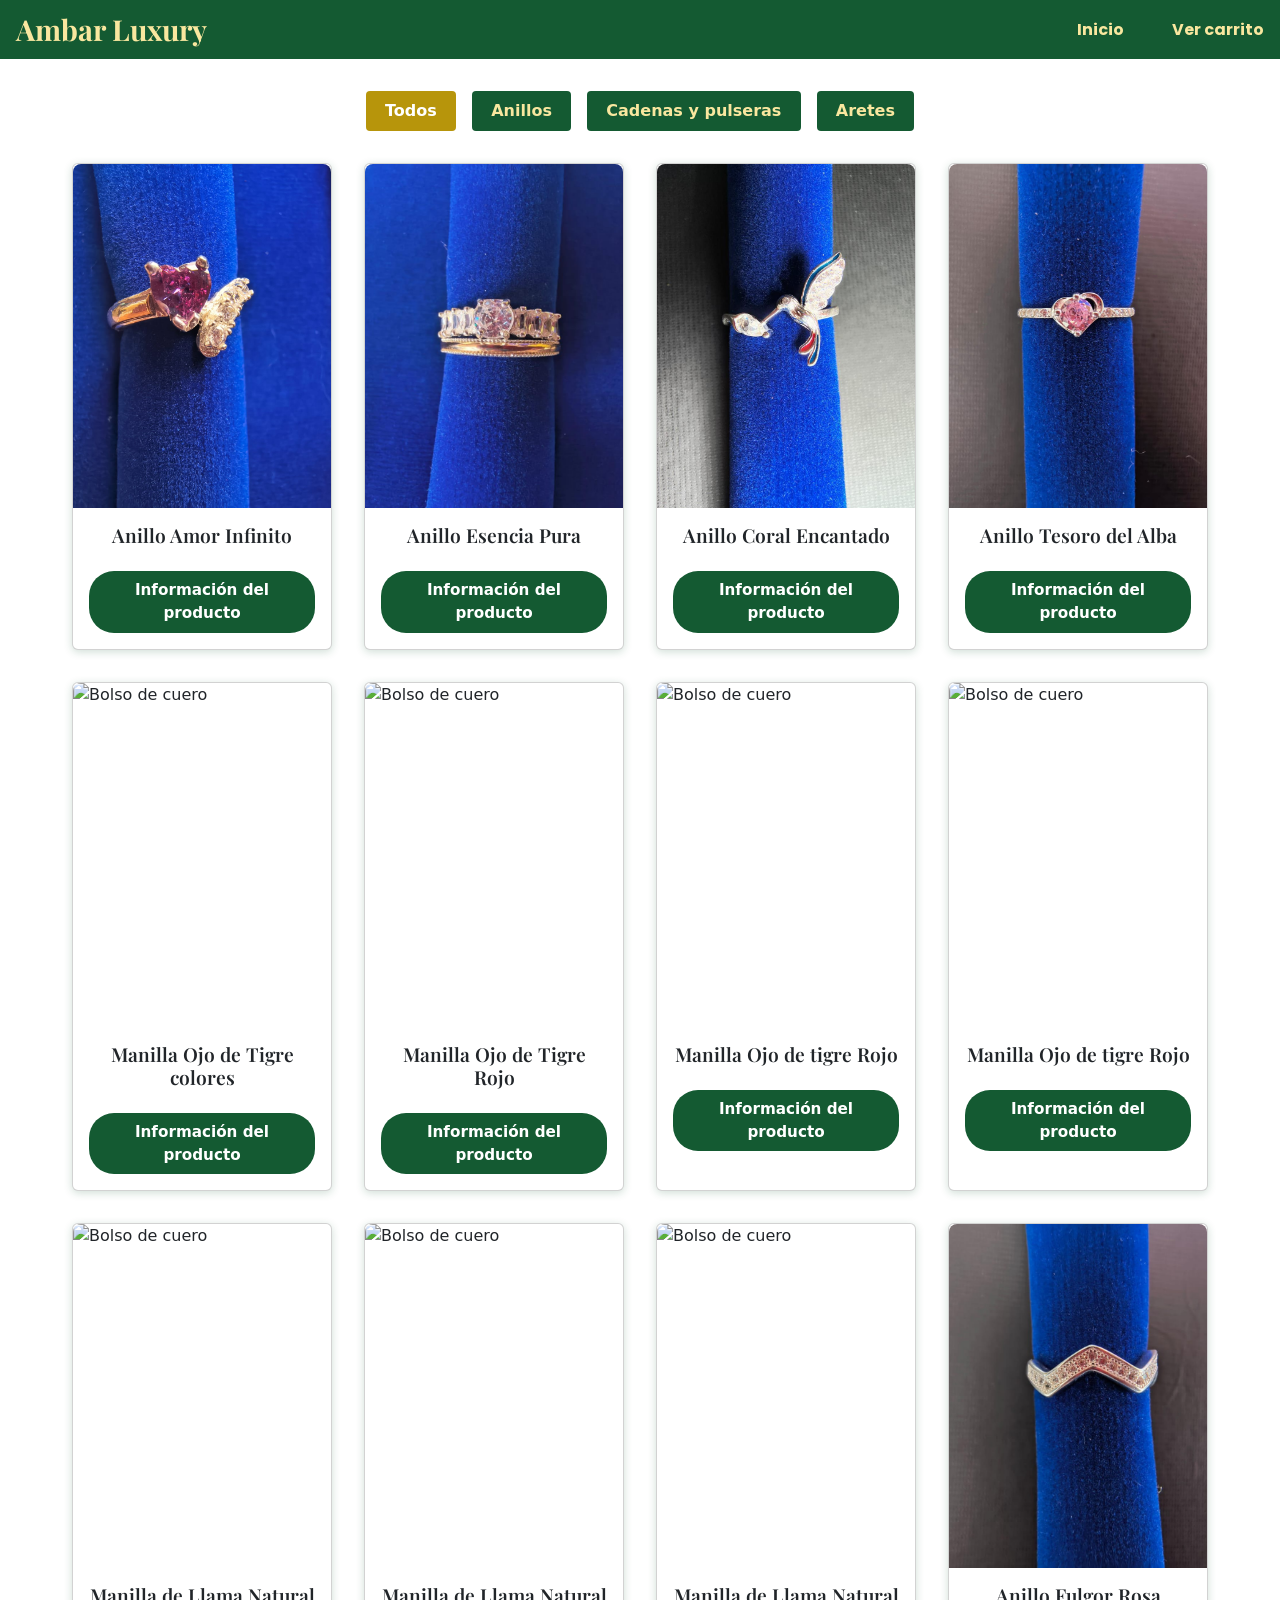
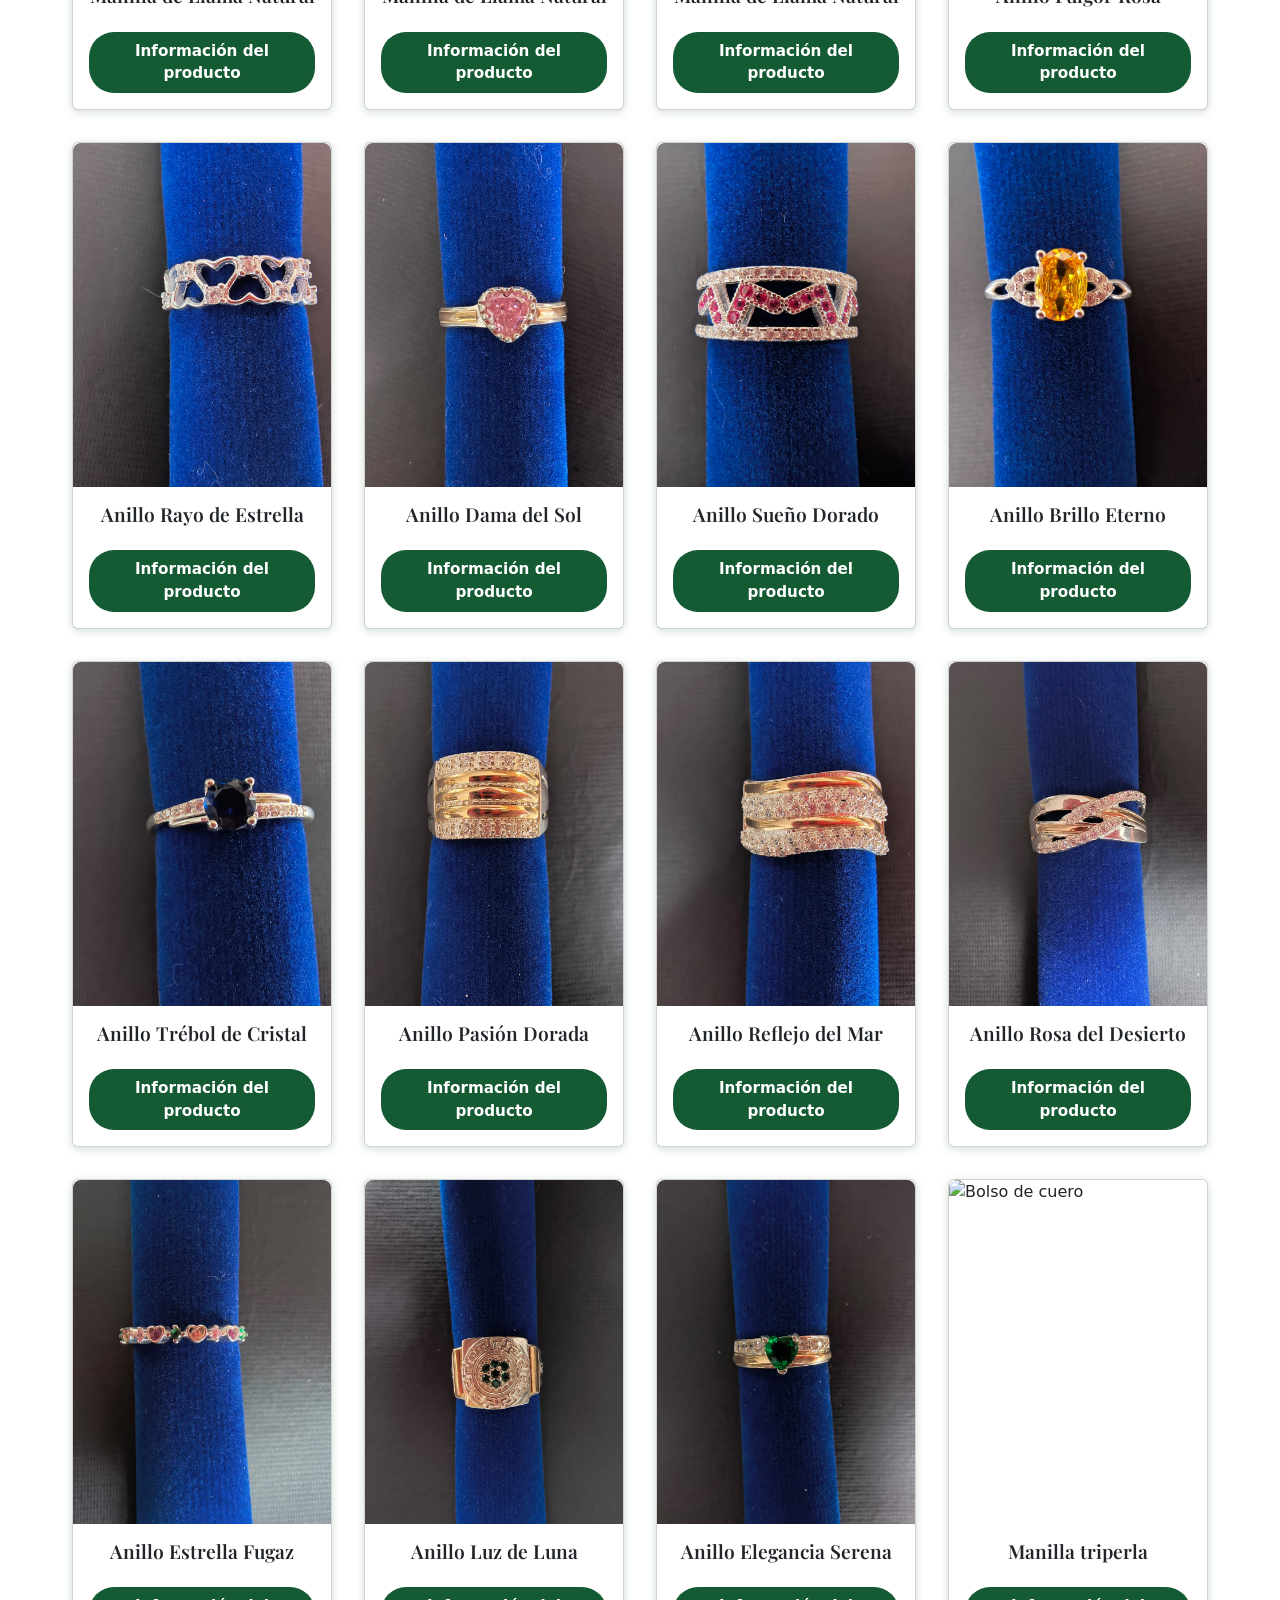
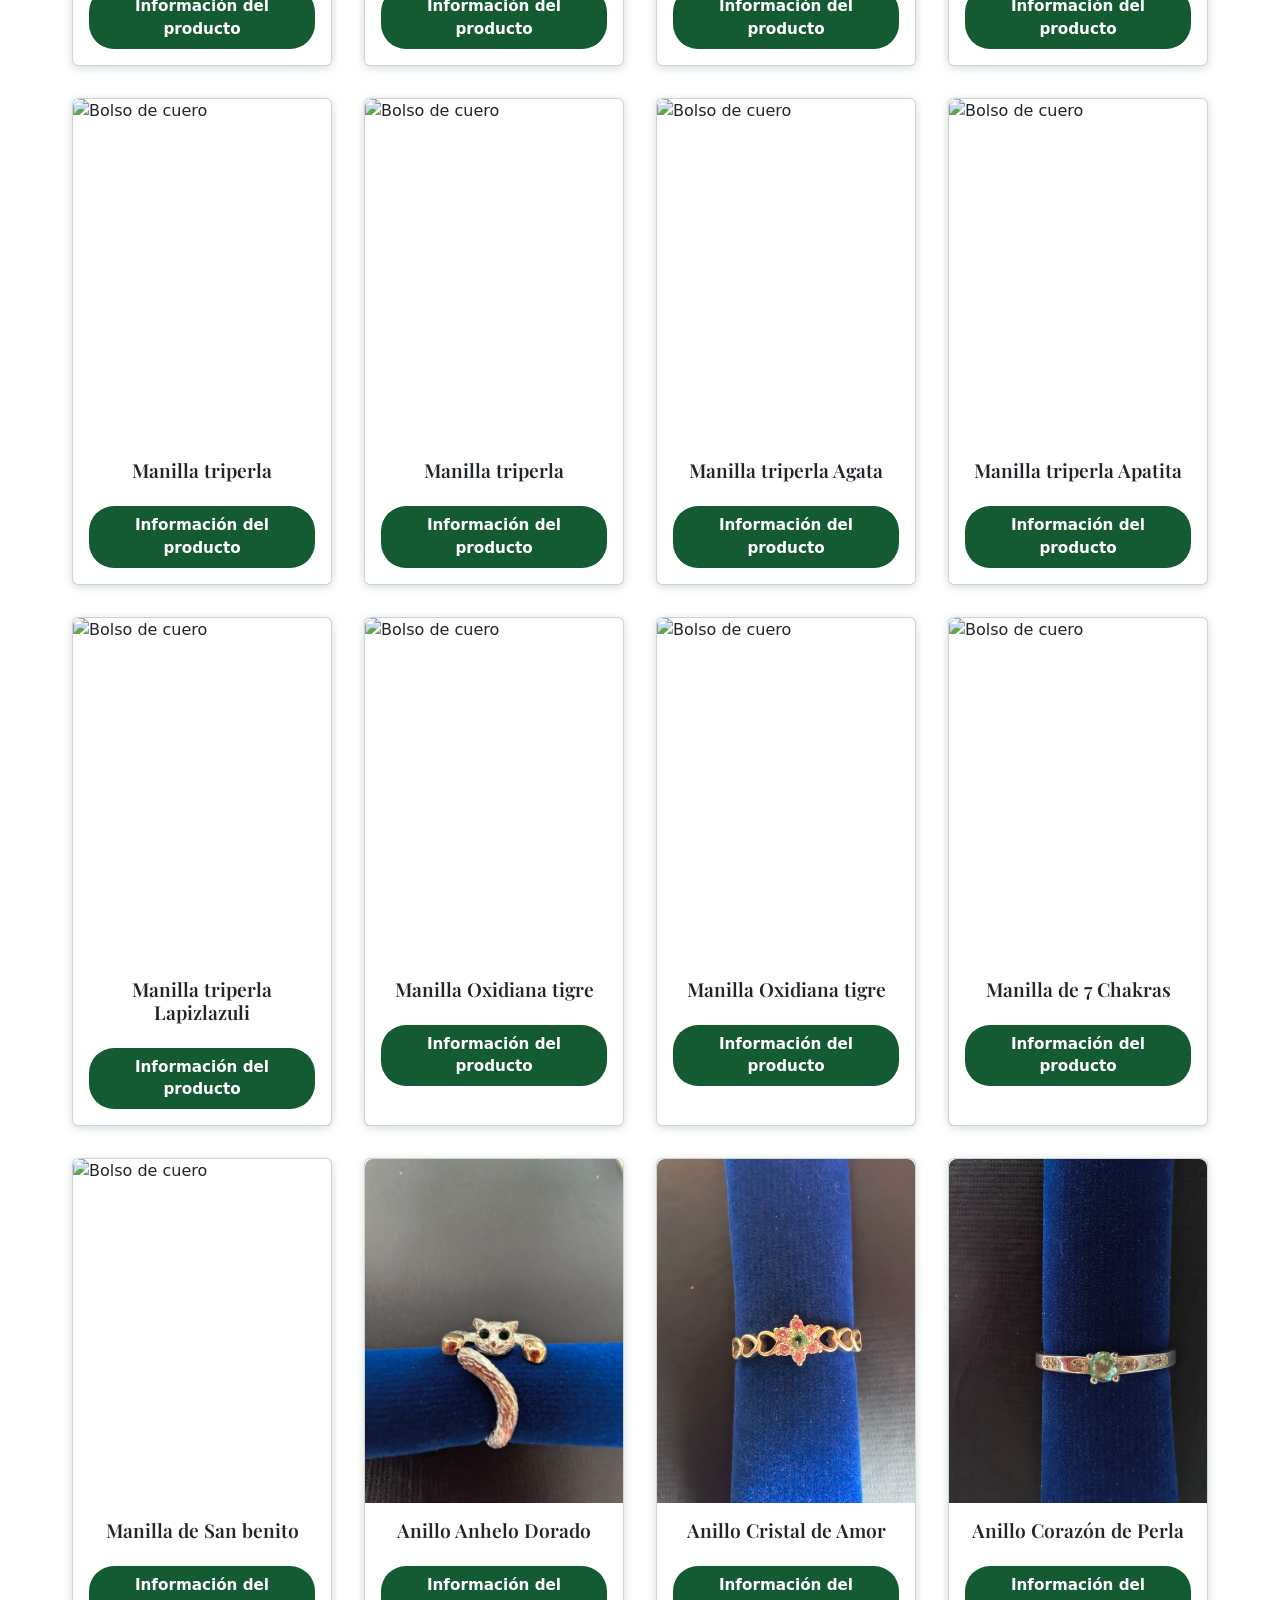
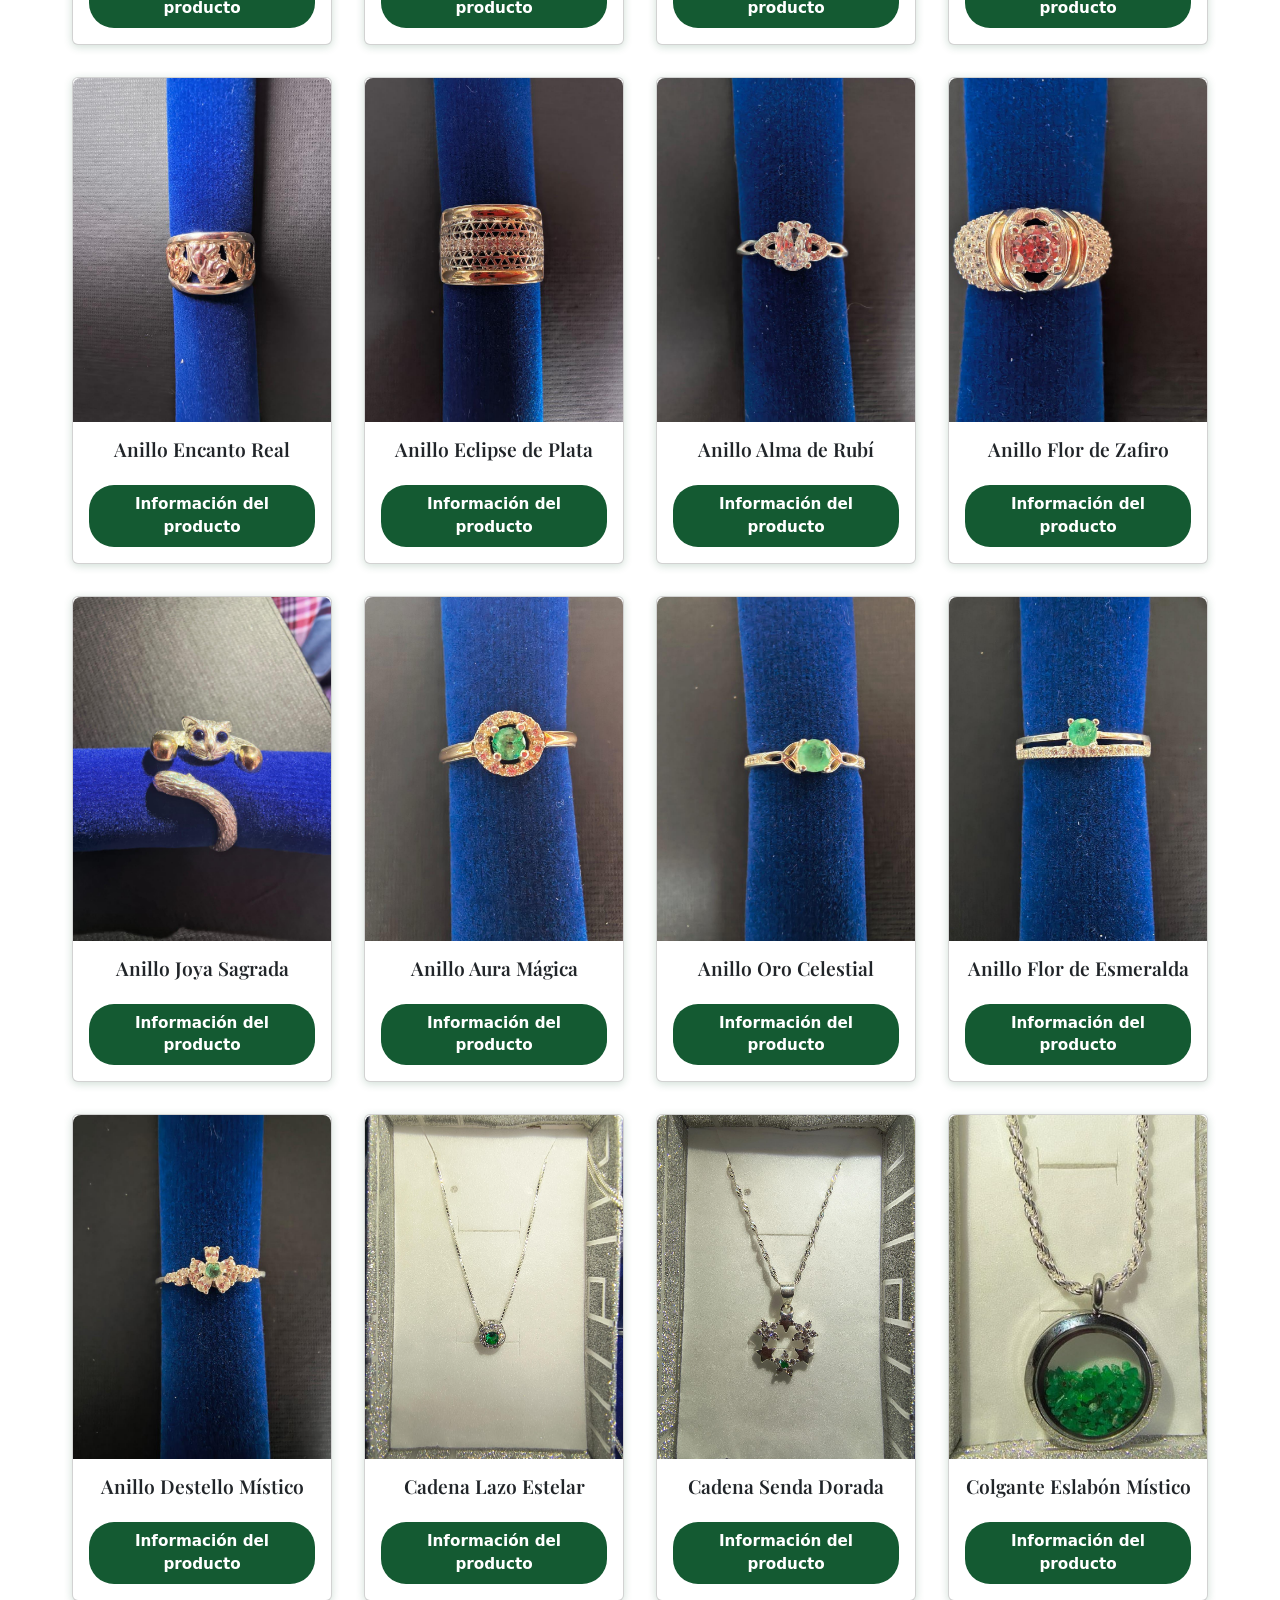
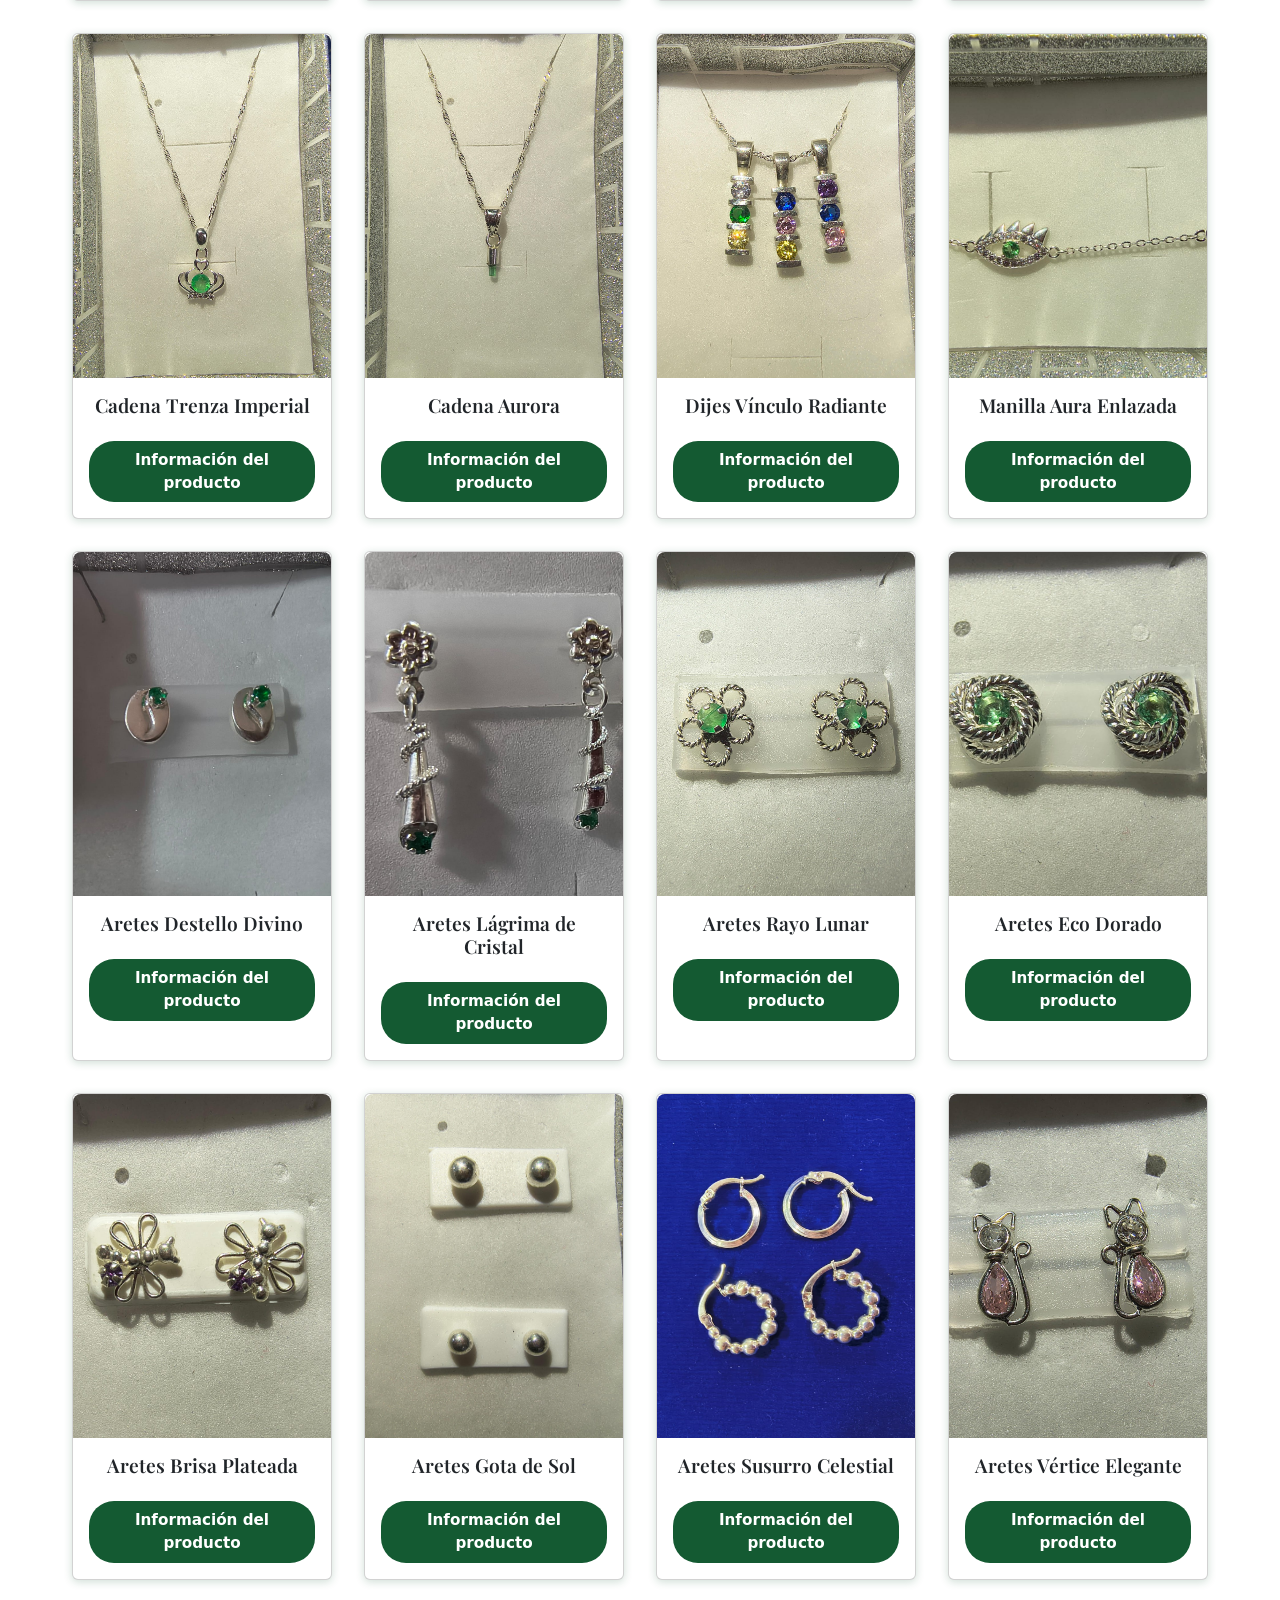
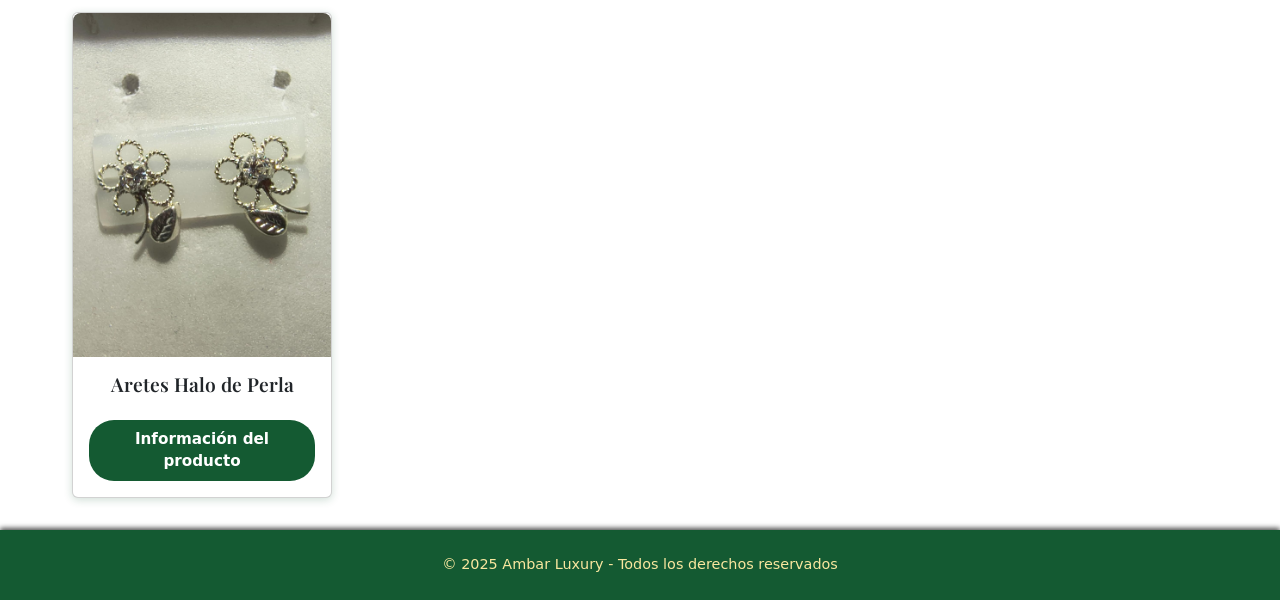
==== commit 3f9c2c02: "Add files via upload" ====
--- a/index.html
+++ b/index.html
@@ -24,9 +24,7 @@
 
     <div class="nav-links">
       <a href="#inicio">Inicio</a>
-      <a href="#Anillos">Anillos</a>
-      <a href="#Cadenas">Cadenas y pulseras</a>
-      <a href="#Aretes">Aretes</a>
+      <a href="./carrito.html" id="ver-carrito">Ver carrito</a>
     </div>
   </header>
 
@@ -36,7 +34,7 @@
       <button class="active" data-category="all">Todos</button>
       <button data-category="Anillos">Anillos</button>
       <button data-category="Cadenas">Cadenas y pulseras</button>
-      <button data-category="Aretes">Aretes</button>
+      <button data-category="Aretes">Aretes</button> 
     </section>
 
     <!-- Productos -->
@@ -56,7 +54,8 @@
             <div class="tallas-circulos">
               <span class="talla">7</span>
             </div>
-            <a href="https://wa.link/p98mej" target="_blank" class="info-button">Ir a WhatsApp</a>
+            <!-- Botón para agregar al carrito -->
+            <button class="info-button" onclick="agregarAlCarrito('Anillo Amor Infinito', 70000)">Agregar al carrito</button>
           </div>
 
         </div>
@@ -79,7 +78,9 @@
             <div class="tallas-circulos">
               <span class="talla">7</span>
             </div>
-            <a href="https://wa.link/p98mej" target="_blank" class="info-button">Ir a WhatsApp</a>
+            <!-- Botón para agregar al carrito -->
+            <button class="info-button" onclick="agregarAlCarrito('Anillo Esencia Pura', 90000)">Agregar al
+              carrito</button>
           </div>
       </article>
 
@@ -99,7 +100,8 @@
             <div class="tallas-circulos">
               <span class="talla">8</span>
             </div>
-            <a href="https://wa.link/p98mej" target="_blank" class="info-button">Ir a WhatsApp</a>
+            <button class="info-button" onclick="agregarAlCarrito('Anillo Coral Encantado', 40000)">Agregar al
+              carrito</button>
           </div>
       </article>
 
@@ -118,8 +120,163 @@
             <div class="tallas-circulos">
               <span class="talla">6</span>
             </div>
-            <a href="https://wa.link/p98mej" target="_blank" class="info-button">Ir a WhatsApp</a>
-          </div>
+            <button class="info-button" onclick="agregarAlCarrito('Anillo Tesoro del Alba', 40000)">Agregar al
+              carrito</button>
+          </div>
+      </article>
+
+      <article class="card" data-category="Cadenas">
+        <img src="./img/manilla2.jpeg" alt="Bolso de cuero" />
+        <div class="card-body">
+          <h3 class="card-title">Manilla Ojo de Tigre colores</h3>
+          <!-- Botón -->
+          <button class="info-button" onclick="mostrarDetalles(this)">Información del producto</button>
+          <!-- Descripción oculta -->
+          <div class="detalles-producto oculto">
+            <p><strong>Descripción:</strong> Piedra natural de 3 colores
+            </p>
+            <p><strong>Precio:</strong> $35.000
+            </p>
+            <p><strong>Tallas disponibles:</strong></p>
+            <div class="tallas-circulos">
+              <span class="talla">10 mm</span>
+            </div>
+            <button class="info-button" onclick="agregarAlCarrito('Manilla Ojo de Tigre colores', 35000)">Agregar al
+              carrito</button>
+          </div>
+        </div>
+      </article>
+
+      <article class="card" data-category="Cadenas">
+        <img src="./img/manilla3.jpeg" alt="Bolso de cuero" />
+        <div class="card-body">
+          <h3 class="card-title">Manilla Ojo de Tigre Rojo</h3>
+          <!-- Botón -->
+          <button class="info-button" onclick="mostrarDetalles(this)">Información del producto</button>
+          <!-- Descripción oculta -->
+          <div class="detalles-producto oculto">
+            <p><strong>Descripción:</strong> Piedra natural de color rojo
+            </p>
+            <p><strong>Precio:</strong> $35.000
+            </p>
+            <p><strong>Tallas disponibles:</strong></p>
+            <div class="tallas-circulos">
+              <span class="talla">10 mm</span>
+            </div>
+            <button class="info-button" onclick="agregarAlCarrito('Manilla Ojo de Tigre Rojo', 35000)">Agregar al
+              carrito</button>
+          </div>
+        </div>
+      </article>
+
+      <article class="card" data-category="Cadenas">
+        <img src="./img/manilla4.jpeg" alt="Bolso de cuero" />
+        <div class="card-body">
+          <h3 class="card-title">Manilla Ojo de tigre Rojo</h3>
+          <!-- Botón -->
+          <button class="info-button" onclick="mostrarDetalles(this)">Información del producto</button>
+          <!-- Descripción oculta -->
+          <div class="detalles-producto oculto">
+            <p><strong>Descripción:</strong> Piedra natural de color rojo
+            </p>
+            <p><strong>Precio:</strong> $25.000
+            </p>
+            <p><strong>Tallas disponibles:</strong></p>
+            <div class="tallas-circulos">
+              <span class="talla">6 mm</span>
+            </div>
+            <button class="info-button" onclick="agregarAlCarrito('Manilla Ojo de Tigre Rojo 6mm', 25000)">Agregar al
+              carrito</button>
+          </div>
+        </div>
+      </article>
+
+      <article class="card" data-category="Cadenas">
+        <img src="./img/manilla5.jpeg" alt="Bolso de cuero" />
+        <div class="card-body">
+          <h3 class="card-title">Manilla Ojo de tigre Rojo</h3>
+          <!-- Botón -->
+          <button class="info-button" onclick="mostrarDetalles(this)">Información del producto</button>
+          <!-- Descripción oculta -->
+          <div class="detalles-producto oculto">
+            <p><strong>Descripción:</strong> Piedra natural de color rojo
+            </p>
+            <p><strong>Precio:</strong> $35.000
+            </p>
+            <p><strong>Tallas disponibles:</strong></p>
+            <div class="tallas-circulos">
+              <span class="talla">8 mm</span>
+            </div>
+            <button class="info-button" onclick="agregarAlCarrito('Manilla Ojo de Tigre Rojo 8mm', 35000)">Agregar al
+              carrito</button>
+          </div>
+        </div>
+      </article>
+
+      <article class="card" data-category="Cadenas">
+        <img src="./img/manilla6.jpeg" alt="Bolso de cuero" />
+        <div class="card-body">
+          <h3 class="card-title">Manilla de Llama Natural</h3>
+          <!-- Botón -->
+          <button class="info-button" onclick="mostrarDetalles(this)">Información del producto</button>
+          <!-- Descripción oculta -->
+          <div class="detalles-producto oculto">
+            <p><strong>Descripción:</strong> Piedra de llama natural
+            </p>
+            <p><strong>Precio:</strong> $35.000
+            </p>
+            <p><strong>Tallas disponibles:</strong></p>
+            <div class="tallas-circulos">
+              <span class="talla">10 mm</span>
+            </div>
+            <button class="info-button" onclick="agregarAlCarrito('Manilla de Llama Natural Rojo', 35000)">Agregar al
+              carrito</button>
+          </div>
+        </div>
+      </article>
+
+      <article class="card" data-category="Cadenas">
+        <img src="./img/manilla7.jpeg" alt="Bolso de cuero" />
+        <div class="card-body">
+          <h3 class="card-title">Manilla de Llama Natural</h3>
+          <!-- Botón -->
+          <button class="info-button" onclick="mostrarDetalles(this)">Información del producto</button>
+          <!-- Descripción oculta -->
+          <div class="detalles-producto oculto">
+            <p><strong>Descripción:</strong> Piedra de llama natural
+            </p>
+            <p><strong>Precio:</strong> $25.000
+            </p>
+            <p><strong>Tallas disponibles:</strong></p>
+            <div class="tallas-circulos">
+              <span class="talla">6 mm</span>
+            </div>
+            <button class="info-button" onclick="agregarAlCarrito('Manilla de Llama Natural Rojo 6 mm', 25000)">Agregar
+              al carrito</button>
+          </div>
+        </div>
+      </article>
+
+      <article class="card" data-category="Cadenas">
+        <img src="./img/manilla8.jpeg" alt="Bolso de cuero" />
+        <div class="card-body">
+          <h3 class="card-title">Manilla de Llama Natural</h3>
+          <!-- Botón -->
+          <button class="info-button" onclick="mostrarDetalles(this)">Información del producto</button>
+          <!-- Descripción oculta -->
+          <div class="detalles-producto oculto">
+            <p><strong>Descripción:</strong> Piedra de llama natural
+            </p>
+            <p><strong>Precio:</strong> $20.000
+            </p>
+            <p><strong>Tallas disponibles:</strong></p>
+            <div class="tallas-circulos">
+              <span class="talla">4 mm</span>
+            </div>
+            <button class="info-button" onclick="agregarAlCarrito('Manilla de Llama Natural Rojo 4 mm', 20000)">Agregar
+              al carrito</button>
+          </div>
+        </div>
       </article>
 
       <article class="card" data-category="Anillos">
@@ -138,7 +295,8 @@
             <div class="tallas-circulos">
               <span class="talla">6</span>
             </div>
-            <a href="https://wa.link/p98mej" target="_blank" class="info-button">Ir a WhatsApp</a>
+            <button class="info-button" onclick="agregarAlCarrito('Anillo Fulgor Rosa', 60000)">Agregar al
+              carrito</button>
           </div>
       </article>
 
@@ -158,7 +316,8 @@
             <div class="tallas-circulos">
               <span class="talla">6</span>
             </div>
-            <a href="https://wa.link/p98mej" target="_blank" class="info-button">Ir a WhatsApp</a>
+            <button class="info-button" onclick="agregarAlCarrito('Anillo Rayo de Estrella', 40000)">Agregar al
+              carrito</button>
           </div>
       </article>
 
@@ -178,7 +337,8 @@
             <div class="tallas-circulos">
               <span class="talla">7</span>
             </div>
-            <a href="https://wa.link/p98mej" target="_blank" class="info-button">Ir a WhatsApp</a>
+            <button class="info-button" onclick="agregarAlCarrito('Anillo Dama del Sol', 60000)">Agregar al
+              carrito</button>
           </div>
       </article>
 
@@ -198,7 +358,8 @@
             <div class="tallas-circulos">
               <span class="talla">7</span>
             </div>
-            <a href="https://wa.link/p98mej" target="_blank" class="info-button">Ir a WhatsApp</a>
+            <button class="info-button" onclick="agregarAlCarrito('Anillo Sueño Dorado', 80000)">Agregar al
+              carrito</button>
           </div>
       </article>
 
@@ -218,7 +379,8 @@
             <div class="tallas-circulos">
               <span class="talla">8</span>
             </div>
-            <a href="https://wa.link/p98mej" target="_blank" class="info-button">Ir a WhatsApp</a>
+            <button class="info-button" onclick="agregarAlCarrito('Anillo Brillo Eterno', 40000)">Agregar al
+              carrito</button>
           </div>
       </article>
 
@@ -238,7 +400,8 @@
             <div class="tallas-circulos">
               <span class="talla">8</span>
             </div>
-            <a href="https://wa.link/p98mej" target="_blank" class="info-button">Ir a WhatsApp</a>
+            <button class="info-button" onclick="agregarAlCarrito('Anillo Trébol de Cristal', 40000)">Agregar al
+              carrito</button>
           </div>
       </article>
 
@@ -258,7 +421,8 @@
             <div class="tallas-circulos">
               <span class="talla">6</span>
             </div>
-            <a href="https://wa.link/p98mej" target="_blank" class="info-button">Ir a WhatsApp</a>
+            <button class="info-button" onclick="agregarAlCarrito('Anillo Pasión Dorada', 100000)">Agregar al
+              carrito</button>
           </div>
       </article>
 
@@ -276,9 +440,9 @@
             </p>
             <p><strong>Tallas disponibles:</strong></p>
             <div class="tallas-circulos">
-              <span class="talla">7 1/2</span>
-            </div>
-            <a href="https://wa.link/p98mej" target="_blank" class="info-button">Ir a WhatsApp</a>
+              <span class="talla">7½</span>
+            </div>
+            <button class="info-button" onclick="agregarAlCarrito('Anillo Reflejo del Mar', 100000)">Agregar al carrito</button>
           </div>
       </article>
 
@@ -298,7 +462,7 @@
             <div class="tallas-circulos">
               <span class="talla">7</span>
             </div>
-            <a href="https://wa.link/p98mej" target="_blank" class="info-button">Ir a WhatsApp</a>
+            <button class="info-button" onclick="agregarAlCarrito('Anillo Rosa del Desierto', 100000)">Agregar al carrito</button>
           </div>
       </article>
 
@@ -316,10 +480,10 @@
             </p>
             <p><strong>Tallas disponibles:</strong></p>
             <div class="tallas-circulos">
-              <span class="talla">7 1/2</span>
+              <span class="talla">7½</span>
               <span class="talla">8</span>
             </div>
-            <a href="https://wa.link/p98mej" target="_blank" class="info-button">Ir a WhatsApp</a>
+            <button class="info-button" onclick="agregarAlCarrito('Anillo Estrella Fugaz', 40000)">Agregar al carrito</button>
           </div>
       </article>
 
@@ -339,7 +503,7 @@
             <div class="tallas-circulos">
               <span class="talla">8</span>
             </div>
-            <a href="https://wa.link/p98mej" target="_blank" class="info-button">Ir a WhatsApp</a>
+            <button class="info-button" onclick="agregarAlCarrito('Anillo Luz de Luna', 100000)">Agregar al carrito</button>
           </div>
       </article>
 
@@ -357,11 +521,233 @@
             </p>
             <p><strong>Tallas disponibles:</strong></p>
             <div class="tallas-circulos">
-              <span class="talla">7 1/2</span>
+              <span class="talla">7½</span>
               <span class="talla">8</span>
             </div>
-            <a href="https://wa.link/p98mej" target="_blank" class="info-button">Ir a WhatsApp</a>
-          </div>
+            <button class="info-button" onclick="agregarAlCarrito('Anillo Elegancia Serena', 80000)">Agregar al carrito</button>
+          </div>
+      </article>
+
+      <article class="card" data-category="Cadenas">
+        <img src="./img/manilla9.jpeg" alt="Bolso de cuero" />
+        <div class="card-body">
+          <h3 class="card-title">Manilla triperla</h3>
+          <!-- Botón -->
+          <button class="info-button" onclick="mostrarDetalles(this)">Información del producto</button>
+          <!-- Descripción oculta -->
+          <div class="detalles-producto oculto">
+            <p><strong>Descripción:</strong> Piedras de ojo de tigre, oxidiana negra y hematita
+            </p>
+            <p><strong>Precio:</strong> $35.000
+            </p>
+            <p><strong>Tallas disponibles:</strong></p>
+            <div class="tallas-circulos">
+              <span class="talla">10 mm</span>
+            </div>
+            <button class="info-button" onclick="agregarAlCarrito('Manilla triperla', 35000)">Agregar
+              al carrito</button>
+          </div>
+        </div>
+      </article>
+
+      <article class="card" data-category="Cadenas">
+        <img src="./img/manilla11.jpeg" alt="Bolso de cuero" />
+        <div class="card-body">
+          <h3 class="card-title">Manilla triperla</h3>
+          <!-- Botón -->
+          <button class="info-button" onclick="mostrarDetalles(this)">Información del producto</button>
+          <!-- Descripción oculta -->
+          <div class="detalles-producto oculto">
+            <p><strong>Descripción:</strong> Piedras de ojo de tigre, oxidiana negra y hematita
+            </p>
+            <p><strong>Precio:</strong> $30.000
+            </p>
+            <p><strong>Tallas disponibles:</strong></p>
+            <div class="tallas-circulos">
+              <span class="talla">8 mm</span>
+            </div>
+            <button class="info-button" onclick="agregarAlCarrito('Manilla triperla 6mm', 30000)">Agregar
+              al carrito</button>
+          </div>
+        </div>
+      </article>
+
+      <article class="card" data-category="Cadenas">
+        <img src="./img/manilla10.jpeg" alt="Bolso de cuero" />
+        <div class="card-body">
+          <h3 class="card-title">Manilla triperla</h3>
+          <!-- Botón -->
+          <button class="info-button" onclick="mostrarDetalles(this)">Información del producto</button>
+          <!-- Descripción oculta -->
+          <div class="detalles-producto oculto">
+            <p><strong>Descripción:</strong> Piedras de ojo de tigre, oxidiana negra y hematita
+            </p>
+            <p><strong>Precio:</strong> $25.000
+            </p>
+            <p><strong>Tallas disponibles:</strong></p>
+            <div class="tallas-circulos">
+              <span class="talla">6 mm</span>
+            </div>
+            <button class="info-button" onclick="agregarAlCarrito('Manilla triperla 6mm', 25000)">Agregar
+              al carrito</button>
+          </div>
+        </div>
+      </article>
+
+      <article class="card" data-category="Cadenas">
+        <img src="./img/manilla12.jpeg" alt="Bolso de cuero" />
+        <div class="card-body">
+          <h3 class="card-title">Manilla triperla Agata</h3>
+          <!-- Botón -->
+          <button class="info-button" onclick="mostrarDetalles(this)">Información del producto</button>
+          <!-- Descripción oculta -->
+          <div class="detalles-producto oculto">
+            <p><strong>Descripción:</strong> Piedras de oxidiana negra, agata y hematita
+            </p>
+            <p><strong>Precio:</strong> $30.000
+            </p>
+            <p><strong>Tallas disponibles:</strong></p>
+            <div class="tallas-circulos">
+              <span class="talla">8 mm</span>
+            </div>
+            <button class="info-button" onclick="agregarAlCarrito('Manilla triperla Agata', 30000)">Agregar
+              al carrito</button>
+          </div>
+        </div>
+      </article>
+
+      <article class="card" data-category="Cadenas">
+        <img src="./img/manilla13.jpeg" alt="Bolso de cuero" />
+        <div class="card-body">
+          <h3 class="card-title">Manilla triperla Apatita</h3>
+          <!-- Botón -->
+          <button class="info-button" onclick="mostrarDetalles(this)">Información del producto</button>
+          <!-- Descripción oculta -->
+          <div class="detalles-producto oculto">
+            <p><strong>Descripción:</strong> Piedras de oxidiana negra, hematita y apatita
+            </p>
+            <p><strong>Precio:</strong> $30.000
+            </p>
+            <p><strong>Tallas disponibles:</strong></p>
+            <div class="tallas-circulos">
+              <span class="talla">8 mm</span>
+            </div>
+            <button class="info-button" onclick="agregarAlCarrito('Manilla triperla Apatita', 30000)">Agregar
+              al carrito</button>
+          </div>
+        </div>
+      </article>
+
+      <article class="card" data-category="Cadenas">
+        <img src="./img/manilla14.jpeg" alt="Bolso de cuero" />
+        <div class="card-body">
+          <h3 class="card-title">Manilla triperla Lapizlazuli</h3>
+          <!-- Botón -->
+          <button class="info-button" onclick="mostrarDetalles(this)">Información del producto</button>
+          <!-- Descripción oculta -->
+          <div class="detalles-producto oculto">
+            <p><strong>Descripción:</strong> Piedra natural de Lapizlazuli
+            </p>
+            <p><strong>Precio:</strong> $30.000
+            </p>
+            <p><strong>Tallas disponibles:</strong></p>
+            <div class="tallas-circulos">
+              <span class="talla">8 mm</span>
+            </div>
+            <button class="info-button" onclick="agregarAlCarrito('Manilla triperla Lapizlazuli', 30000)">Agregar
+              al carrito</button>
+          </div>
+        </div>
+      </article>
+
+      <article class="card" data-category="Cadenas">
+        <img src="./img/manilla15.jpeg" alt="Bolso de cuero" />
+        <div class="card-body">
+          <h3 class="card-title">Manilla Oxidiana tigre</h3>
+          <!-- Botón -->
+          <button class="info-button" onclick="mostrarDetalles(this)">Información del producto</button>
+          <!-- Descripción oculta -->
+          <div class="detalles-producto oculto">
+            <p><strong>Descripción:</strong> Piedra ojo de tigre y oxidiana negra
+            </p>
+            <p><strong>Precio:</strong> $35.000
+            </p>
+            <p><strong>Tallas disponibles:</strong></p>
+            <div class="tallas-circulos">
+              <span class="talla">10 mm</span>
+            </div>
+            <button class="info-button" onclick="agregarAlCarrito('Manilla Oxidiana tigre', 35000)">Agregar
+              al carrito</button>
+          </div>
+        </div>
+      </article>
+
+      <article class="card" data-category="Cadenas">
+        <img src="./img/manilla16.jpeg" alt="Bolso de cuero" />
+        <div class="card-body">
+          <h3 class="card-title">Manilla Oxidiana tigre</h3>
+          <!-- Botón -->
+          <button class="info-button" onclick="mostrarDetalles(this)">Información del producto</button>
+          <!-- Descripción oculta -->
+          <div class="detalles-producto oculto">
+            <p><strong>Descripción:</strong> Piedra ojo de tigre y oxidiana negra
+            </p>
+            <p><strong>Precio:</strong> $25.000
+            </p>
+            <p><strong>Tallas disponibles:</strong></p>
+            <div class="tallas-circulos">
+              <span class="talla">6 mm</span>
+            </div>
+            <button class="info-button" onclick="agregarAlCarrito('Manilla Oxidiana tigre 6mm', 25000)">Agregar
+              al carrito</button>
+          </div>
+        </div>
+      </article>
+
+      <article class="card" data-category="Cadenas">
+        <img src="./img/manilla17.jpeg" alt="Bolso de cuero" />
+        <div class="card-body">
+          <h3 class="card-title">Manilla de 7 Chakras</h3>
+          <!-- Botón -->
+          <button class="info-button" onclick="mostrarDetalles(this)">Información del producto</button>
+          <!-- Descripción oculta -->
+          <div class="detalles-producto oculto">
+            <p><strong>Descripción:</strong> 7 chakras
+            </p>
+            <p><strong>Precio:</strong> $30.000
+            </p>
+            <p><strong>Tallas disponibles:</strong></p>
+            <div class="tallas-circulos">
+              <span class="talla">8 mm</span>
+            </div>
+            <button class="info-button" onclick="agregarAlCarrito('Manilla 7 chakras', 30000)">Agregar
+              al carrito</button>
+          </div>
+        </div>
+      </article>
+
+      <article class="card" data-category="Cadenas">
+        <img src="./img/manilla17.jpeg" alt="Bolso de cuero" />
+        <div class="card-body">
+          <h3 class="card-title">Manilla de San benito</h3>
+          <!-- Botón -->
+          <button class="info-button" onclick="mostrarDetalles(this)">Información del producto</button>
+          <!-- Descripción oculta -->
+          <div class="detalles-producto oculto">
+            <p><strong>Descripción:</strong> Oro plata y piedras naturales
+            </p>
+            <p><strong>Precio:</strong> $30.000
+            </p>
+            <p><strong>Tallas disponibles:</strong></p>
+            <div class="tallas-circulos">
+              <span class="talla">10mm</span>
+              <span class="talla">8mm</span>
+              <span class="talla">6mm</span>
+            </div>
+            <button class="info-button" onclick="agregarAlCarrito('Manilla de San Benito', 30000)">Agregar
+              al carrito</button>
+          </div>
+        </div>
       </article>
 
       <article class="card" data-category="Anillos">
@@ -380,7 +766,7 @@
             <div class="tallas-circulos">
               <span class="talla">GRADUABLE</span>
             </div>
-            <a href="https://wa.link/p98mej" target="_blank" class="info-button">Ir a WhatsApp</a>
+            <button class="info-button" onclick="agregarAlCarrito('Anillo Anhelo Dorado', 75000)">Agregar al carrito</button>
           </div>
       </article>
 
@@ -398,10 +784,12 @@
             </p>
             <p><strong>Tallas disponibles:</strong></p>
             <div class="tallas-circulos">
-              <span class="talla">6 1/2</span>
+              <span class="talla">6½</span>
               <span class="talla">7</span>
             </div>
-            <a href="https://wa.link/p98mej" target="_blank" class="info-button">Ir a WhatsApp</a>
+            <button class="info-button" onclick="agregarAlCarrito('Anillo Cristal de Amor', 1000000)">Agregar al carrito</button>
+
+
           </div>
       </article>
 
@@ -421,7 +809,7 @@
             <div class="tallas-circulos">
               <span class="talla">6</span>
             </div>
-            <a href="https://wa.link/p98mej" target="_blank" class="info-button">Ir a WhatsApp</a>
+            <button class="info-button" onclick="agregarAlCarrito('Anillo Corazón de Perla<', 100000)">Agregar al carrito</button>
           </div>
       </article>
 
@@ -442,7 +830,7 @@
               <span class="talla">7</span>
 
             </div>
-            <a href="https://wa.link/p98mej" target="_blank" class="info-button">Ir a WhatsApp</a>
+            <button class="info-button" onclick="agregarAlCarrito('Anillo Encanto Real', 90000)">Agregar al carrito</button>
           </div>
       </article>
 
@@ -454,7 +842,7 @@
           <button class="info-button" onclick="mostrarDetalles(this)">Información del producto</button>
           <!-- Descripción oculta -->
           <div class="detalles-producto oculto">
-            <p><strong>Descripción:</strong> Oro plata 
+            <p><strong>Descripción:</strong> Oro plata
             </p>
             <p><strong>Precio:</strong> $100.000
             </p>
@@ -462,7 +850,7 @@
             <div class="tallas-circulos">
               <span class="talla">8</span>
             </div>
-            <a href="https://wa.link/p98mej" target="_blank" class="info-button">Ir a WhatsApp</a>
+            <button class="info-button" onclick="agregarAlCarrito('Anillo Eclipse de Plata', 100000)">Agregar al carrito</button>
           </div>
       </article>
 
@@ -482,7 +870,7 @@
             <div class="tallas-circulos">
               <span class="talla">7</span>
             </div>
-            <a href="https://wa.link/p98mej" target="_blank" class="info-button">Ir a WhatsApp</a>
+            <button class="info-button" onclick="agregarAlCarrito('Anillo Alma de Rubí', 40000)">Agregar al carrito</button>
           </div>
       </article>
 
@@ -500,9 +888,9 @@
             </p>
             <p><strong>Tallas disponibles:</strong></p>
             <div class="tallas-circulos">
-              <span class="talla">6 1/2</span>
-            </div>
-            <a href="https://wa.link/p98mej" target="_blank" class="info-button">Ir a WhatsApp</a>
+              <span class="talla">6½</span>
+            </div>
+            <button class="info-button" onclick="agregarAlCarrito('Anillo Flor de Zafiro', 80000)">Agregar al carrito</button>
           </div>
       </article>
 
@@ -522,7 +910,7 @@
             <div class="tallas-circulos">
               <span class="talla">GRADUABLE</span>
             </div>
-            <a href="https://wa.link/p98mej" target="_blank" class="info-button">Ir a WhatsApp</a>
+            <button class="info-button" onclick="agregarAlCarrito('Anillo Joya Sagrada', 75000)">Agregar al carrito</button>
           </div>
       </article>
 
@@ -540,9 +928,9 @@
             </p>
             <p><strong>Tallas disponibles:</strong></p>
             <div class="tallas-circulos">
-              <span class="talla">7 1/2</span>
-            </div>
-            <a href="https://wa.link/p98mej" target="_blank" class="info-button">Ir a WhatsApp</a>
+              <span class="talla">7½</span>
+            </div>
+            <button class="info-button" onclick="agregarAlCarrito('Anillo Aura Mágica', 100000)">Agregar al carrito</button>
           </div>
       </article>
 
@@ -562,14 +950,14 @@
             <div class="tallas-circulos">
               <span class="talla">6</span>
             </div>
-            <a href="https://wa.link/p98mej" target="_blank" class="info-button">Ir a WhatsApp</a>
+            <button class="info-button" onclick="agregarAlCarrito('Anillo Oro Celestial', 100000)">Agregar al carrito</button>
           </div>
       </article>
 
       <article class="card" data-category="Anillos">
         <img src="./img/anillo28.jpeg" alt="Anillo Corazon" />
         <div class="card-body">
-          <h3 class="card-title">Anillo Flor de  Esmeralda</h3>
+          <h3 class="card-title">Anillo Flor de Esmeralda</h3>
           <!-- Botón -->
           <button class="info-button" onclick="mostrarDetalles(this)">Información del producto</button>
           <!-- Descripción oculta -->
@@ -582,7 +970,7 @@
             <div class="tallas-circulos">
               <span class="talla">7</span>
             </div>
-            <a href="https://wa.link/p98mej" target="_blank" class="info-button">Ir a WhatsApp</a>
+            <button class="info-button" onclick="agregarAlCarrito('Anillo Flor de Esmeralda', 100000)">Agregar al carrito</button>
           </div>
       </article>
 
@@ -600,10 +988,10 @@
             </p>
             <p><strong>Tallas disponibles:</strong></p>
             <div class="tallas-circulos">
-              <span class="talla">7 1/2</span>
+              <span class="talla">7½</span>
               <span class="talla">8</span>
             </div>
-            <a href="https://wa.link/p98mej" target="_blank" class="info-button">Ir a WhatsApp</a>
+            <button class="info-button" onclick="agregarAlCarrito('Anillo Destello Místico', 100000)">Agregar al carrito</button>
           </div>
       </article>
 
@@ -619,7 +1007,7 @@
             </p>
             <p><strong>Precio:</strong> $120.000
             </p>
-            <a href="https://wa.link/p98mej" target="_blank" class="info-button">Ir a WhatsApp</a>
+            <button class="info-button" onclick="agregarAlCarrito('Cadena Lazo Estelar', 120000)">Agregar al carrito</button>
           </div>
         </div>
       </article>
@@ -636,7 +1024,7 @@
             </p>
             <p><strong>Precio:</strong> $110.000
             </p>
-            <a href="https://wa.link/p98mej" target="_blank" class="info-button">Ir a WhatsApp</a>
+            <button class="info-button" onclick="agregarAlCarrito('Cadena Senda Dorada', 110000)">Agregar al carrito</button>
           </div>
         </div>
       </article>
@@ -644,7 +1032,7 @@
       <article class="card" data-category="Cadenas">
         <img src="./img/cadena3.jpeg.jpg" alt="Bolso de cuero" />
         <div class="card-body">
-          <h3 class="card-title">Cadena Eslabón Místico</h3>
+          <h3 class="card-title">Colgante Eslabón Místico</h3>
           <!-- Botón -->
           <button class="info-button" onclick="mostrarDetalles(this)">Información del producto</button>
           <!-- Descripción oculta -->
@@ -658,7 +1046,7 @@
               <span class="talla">20 mm</span>
               <span class="talla">25 mm</span>
             </div>
-            <a href="https://wa.link/p98mej" target="_blank" class="info-button">Ir a WhatsApp</a>
+            <button class="info-button" onclick="agregarAlCarrito('Colgante Eslabón Místico', 80000)">Agregar al carrito</button>
           </div>
         </div>
       </article>
@@ -675,7 +1063,7 @@
             </p>
             <p><strong>Precio:</strong> $100.000
             </p>
-            <a href="https://wa.link/p98mej" target="_blank" class="info-button">Ir a WhatsApp</a>
+            <button class="info-button" onclick="agregarAlCarrito('Cadena Trenza Imperial', 100000)">Agregar al carrito</button>
           </div>
         </div>
       </article>
@@ -692,7 +1080,7 @@
             </p>
             <p><strong>Precio:</strong> $100.000
             </p>
-            <a href="https://wa.link/p98mej" target="_blank" class="info-button">Ir a WhatsApp</a>
+            <button class="info-button" onclick="agregarAlCarrito('Cadena Aurora', 100000)">Agregar al carrito</button>
           </div>
         </div>
       </article>
@@ -709,7 +1097,7 @@
             </p>
             <p><strong>Precio:</strong> $30.000
             </p>
-            <a href="https://wa.link/p98mej" target="_blank" class="info-button">Ir a WhatsApp</a>
+            <button class="info-button" onclick="agregarAlCarrito('Dijes Vínculo Radiante', 30000)">Agregar al carrito</button>
           </div>
         </div>
       </article>
@@ -726,7 +1114,7 @@
             </p>
             <p><strong>Precio:</strong> $90.000
             </p>
-            <a href="https://wa.link/p98mej" target="_blank" class="info-button">Ir a WhatsApp</a>
+            <button class="info-button" onclick="agregarAlCarrito('Manilla Aura Enlazada', 90000)">Agregar al carrito</button>
           </div>
         </div>
       </article>
@@ -743,7 +1131,7 @@
             </p>
             <p><strong>Precio:</strong> $60.000
             </p>
-            <a href="https://wa.link/p98mej" target="_blank" class="info-button">Ir a WhatsApp</a>
+            <button class="info-button" onclick="agregarAlCarrito('Aretes Destello Divino', 60000)">Agregar al carrito</button>
           </div>
         </div>
       </article>
@@ -760,7 +1148,7 @@
             </p>
             <p><strong>Precio:</strong> $60.000
             </p>
-            <a href="https://wa.link/p98mej" target="_blank" class="info-button">Ir a WhatsApp</a>
+            <button class="info-button" onclick="agregarAlCarrito('Aretes Lágrima de Cristal', 60000)">Agregar al carrito</button>
           </div>
         </div>
       </article>
@@ -777,7 +1165,7 @@
             </p>
             <p><strong>Precio:</strong> $60.000
             </p>
-            <a href="https://wa.link/p98mej" target="_blank" class="info-button">Ir a WhatsApp</a>
+            <button class="info-button" onclick="agregarAlCarrito('Aretes Rayo Lunar', 60000)">Agregar al carrito</button>
           </div>
         </div>
       </article>
@@ -794,7 +1182,7 @@
             </p>
             <p><strong>Precio:</strong> $80.000
             </p>
-            <a href="https://wa.link/p98mej" target="_blank" class="info-button">Ir a WhatsApp</a>
+            <button class="info-button" onclick="agregarAlCarrito('Aretes Eco Dorado', 80000)">Agregar al carrito</button>
           </div>
         </div>
       </article>
@@ -811,7 +1199,7 @@
             </p>
             <p><strong>Precio:</strong> $30.000
             </p>
-            <a href="https://wa.link/p98mej" target="_blank" class="info-button">Ir a WhatsApp</a>
+            <button class="info-button" onclick="agregarAlCarrito('Aretes Brisa Plateada', 30000)">Agregar al carrito</button>
           </div>
         </div>
       </article>
@@ -828,7 +1216,7 @@
             </p>
             <p><strong>Precio:</strong> $30.000
             </p>
-            <a href="https://wa.link/p98mej" target="_blank" class="info-button">Ir a WhatsApp</a>
+            <button class="info-button" onclick="agregarAlCarrito('Aretes Gota de Sol', 30000)">Agregar al carrito</button>
           </div>
         </div>
       </article>
@@ -841,11 +1229,11 @@
           <button class="info-button" onclick="mostrarDetalles(this)">Información del producto</button>
           <!-- Descripción oculta -->
           <div class="detalles-producto oculto">
-            <p><strong>Descripción:</strong> Plata 
+            <p><strong>Descripción:</strong> Plata
             </p>
             <p><strong>Precio:</strong> $45.000
             </p>
-            <a href="https://wa.link/p98mej" target="_blank" class="info-button">Ir a WhatsApp</a>
+            <button class="info-button" onclick="agregarAlCarrito('Aretes Susurro Celestial', 45000)">Agregar al carrito</button>
           </div>
         </div>
       </article>
@@ -862,7 +1250,7 @@
             </p>
             <p><strong>Precio:</strong> $30.000
             </p>
-            <a href="https://wa.link/p98mej" target="_blank" class="info-button">Ir a WhatsApp</a>
+            <button class="info-button" onclick="agregarAlCarrito('Aretes Vértice Elegante', 30000)">Agregar al carrito</button>
           </div>
         </div>
       </article>
@@ -879,29 +1267,55 @@
             </p>
             <p><strong>Precio:</strong> $30.000
             </p>
-            <a href="https://wa.link/p98mej" target="_blank" class="info-button">Ir a WhatsApp</a>
+            <button class="info-button" onclick="agregarAlCarrito('Aretes Halo de Perla', 30000)">Agregar al carrito</button>
           </div>
         </div>
       </article>
     </section>
   </main>
+
+
 
   <footer>
     &copy; 2025 Ambar Luxury - Todos los derechos reservados
   </footer>
 
+  <script>
+    function mostrarDetalles(boton) {
+      // Ocultamos todos los bloques de detalles excepto el que corresponde al botón presionado
+      document.querySelectorAll('.detalles-producto').forEach(detalle => {
+        if (detalle !== boton.nextElementSibling) {
+          detalle.classList.add('oculto');
+          // También restauramos el texto de los otros botones
+          if (detalle.previousElementSibling && detalle.previousElementSibling.tagName === 'BUTTON') {
+            detalle.previousElementSibling.textContent = 'Ver información';
+          }
+        }
+      });
+  
+      const detalles = boton.nextElementSibling;
+      const estaVisible = !detalles.classList.contains('oculto');
+  
+      // Alternamos la visibilidad
+      detalles.classList.toggle('oculto');
+  
+      // Cambiamos el texto del botón
+      boton.textContent = estaVisible ? 'Ver información' : 'Cerrar información';
+    }
+  </script>
+  
   <script>
     // Filtrado de productos por categoría
     const filterButtons = document.querySelectorAll('.category-filters button');
     const products = document.querySelectorAll('.products-grid .card');
-
+  
     filterButtons.forEach((button) => {
       button.addEventListener('click', () => {
         filterButtons.forEach((btn) => btn.classList.remove('active'));
         button.classList.add('active');
-
+  
         const category = button.getAttribute('data-category');
-
+  
         products.forEach((product) => {
           if (category === 'all' || product.getAttribute('data-category') === category) {
             product.style.display = 'block';
@@ -911,15 +1325,16 @@
         });
       });
     });
-
-    // Scroll y filtro activado desde navbar
-    document.querySelectorAll('.nav-links a').forEach(link => {
+  
+    // Scroll y filtro activado solo para enlaces con href que empiezan con #
+    document.querySelectorAll('.nav-links a[href^="#"]').forEach(link => {
       link.addEventListener('click', e => {
         e.preventDefault();
+  
         const category = link.getAttribute('href').replace('#', '');
-
+  
         document.querySelector('main').scrollIntoView({ behavior: 'smooth' });
-
+  
         filterButtons.forEach(btn => {
           if (
             btn.getAttribute('data-category') === category ||
@@ -931,7 +1346,7 @@
             btn.classList.remove('active');
           }
         });
-
+  
         // Cerrar menú responsive al seleccionar
         const menuToggle = document.getElementById('menu-toggle');
         if (menuToggle.checked) {
@@ -940,34 +1355,37 @@
       });
     });
   </script>
-
+  
   <script>
-      function mostrarDetalles(boton) {
-    // Ocultamos todos los bloques de detalles excepto el que corresponde al botón presionado
-    document.querySelectorAll('.detalles-producto').forEach(detalle => {
-      if (detalle !== boton.nextElementSibling) {
-        detalle.classList.add('oculto');
-        // También restauramos el texto de los otros botones
-        if (detalle.previousElementSibling && detalle.previousElementSibling.tagName === 'BUTTON') {
-          detalle.previousElementSibling.textContent = 'Ver información';
-        }
+    let carrito = JSON.parse(localStorage.getItem('carrito')) || [];
+  
+    function actualizarContador() {
+      const contador = document.getElementById('contador-carrito');
+      if (contador) {
+        contador.textContent = carrito.length;
       }
-    });
-
-    const detalles = boton.nextElementSibling;
-    const estaVisible = !detalles.classList.contains('oculto');
-
-    // Alternamos la visibilidad
-    detalles.classList.toggle('oculto');
-
-    // Cambiamos el texto del botón
-    boton.textContent = estaVisible ? 'Ver información' : 'Cerrar información';
-  }
+    }
+  
+    function agregarAlCarrito(nombre, precio) {
+      carrito.push({ nombre, precio });
+      localStorage.setItem('carrito', JSON.stringify(carrito));
+      actualizarContador();
+  
+      // Mostrar carrito completo en consola
+      console.log('Carrito actual:', carrito);
+  
+      alert(`Se agregó "${nombre}" al carrito.`);
+    }
+  
+    window.onload = () => {
+      actualizarContador();
+    };
   </script>
 
-  <script src="https://cdn.jsdelivr.net/npm/bootstrap@5.3.6/dist/js/bootstrap.bundle.min.js"
-    integrity="sha384-j1CDi7MgGQ12Z7Qab0qlWQ/Qqz24Gc6BM0thvEMVjHnfYGF0rmFCozFSxQBxwHKO"
-    crossorigin="anonymous"></script>
 </body>
 
-</html>
+<script src="https://cdn.jsdelivr.net/npm/bootstrap@5.3.6/dist/js/bootstrap.bundle.min.js"
+  integrity="sha384-j1CDi7MgGQ12Z7Qab0qlWQ/Qqz24Gc6BM0thvEMVjHnfYGF0rmFCozFSxQBxwHKO" crossorigin="anonymous"></script>
+</body>
+
+</html>
--- a/css/estilos_productos.css
+++ b/css/estilos_productos.css
@@ -3,18 +3,18 @@
     padding: 2rem;
     max-width: 1200px;
     margin: 0 auto;
-  }
-  
-  /* Contenedor de filtros */
-  .category-filters {
+}
+
+/* Contenedor de filtros */
+.category-filters {
     display: flex;
     gap: 1rem;
     margin-bottom: 2rem;
     flex-wrap: wrap;
     justify-content: center;
-  }
-  
-  .category-filters button {
+}
+
+.category-filters button {
     background-color: #145a32;
     color: #f9e79f;
     border: none;
@@ -23,62 +23,65 @@
     cursor: pointer;
     font-weight: 600;
     transition: background-color 0.3s;
-  }
-  
-  .category-filters button:hover,
-  .category-filters button.active {
+}
+
+.category-filters button:hover,
+.category-filters button.active {
     background-color: #b7950b;
     color: #fff;
-  }
-  
-  /* Grid de productos */
-  .products-grid {
+}
+
+/* Grid de productos */
+.products-grid {
     display: grid;
     grid-template-columns: repeat(auto-fill, minmax(280px, 1fr));
     gap: 2rem;
-  }
-  
-  /* Card de producto */
-  .card {
+}
+
+/* Card de producto */
+.card {
     border: 1px solid #ddd;
     border-radius: 8px;
     overflow: hidden;
     box-shadow: 0 2px 8px rgba(20, 90, 50, 0.2);
     transition: transform 0.2s ease;
     background-color: #fff;
-  }
-  
-  .card:hover {
+}
+
+.card:hover {
     transform: translateY(-5px);
     box-shadow: 0 4px 12px rgba(20, 90, 50, 0.4);
-  }
-  
-  .card img {
+}
+
+.card img {
     width: 100%;
-    height: 250px;
+    aspect-ratio: 3 / 4;
     object-fit: cover;
     border-top-left-radius: 8px;
     border-top-right-radius: 8px;
-  }
-  
-  .card-body {
+    display: block;
+    margin: 0 auto;
+}
+
+.card-body {
     padding: 1rem;
-  }
-  
-  .card-title {
+    text-align: center;
+}
+
+.card-title {
     font-family: 'Playfair Display', serif;
     font-weight: 600;
     font-size: 1.2rem;
     margin-bottom: 0.5rem;
     color: #145a32;
-  }
-  
-  .card-text {
+}
+
+.card-text {
     font-size: 0.9rem;
     color: #555;
-  }
-  
-  .info-button {
+}
+
+.info-button {
     display: inline-block;
     margin-top: 1rem;
     padding: 0.5rem 1.2rem;
@@ -91,46 +94,93 @@
     transition: background-color 0.3s ease;
     font-size: 0.95rem;
     text-decoration: none;
-  }
-  
-  .info-button:hover {
+}
+
+.info-button:hover {
     background-color: #b7950b;
-  }
-  
-  /* Escritorio: 4 columnas */
-  @media (min-width: 769px) {
+}
+
+/* Escritorio: 4 columnas */
+@media (min-width: 769px) {
     .products-grid {
-      grid-template-columns: repeat(4, 1fr);
+        grid-template-columns: repeat(4, 1fr);
     }
-  }
-  
-  /* Móviles pequeños */
-  @media (max-width: 400px) {
+}
+
+/* Móviles pequeños */
+@media (max-width: 400px) {
     .card img {
-      height: 140px;
+        width: 100%;
+        aspect-ratio: 2 / 2;
+        object-fit: cover;
+        border-top-left-radius: 8px;
+        border-top-right-radius: 8px;
     }
-  
+
+    .card-body {
+        padding: 1rem;
+    }
+
     .card-title {
-      font-size: 1rem;
+        font-family: 'Playfair Display', serif;
+        font-weight: 600;
+        font-size: 1.2rem;
+        margin-bottom: 0.5rem;
+        color: #145a32;
     }
-  
+
     .card-text {
-      font-size: 0.8rem;
+        font-size: 0.9rem;
+        color: #555;
     }
-  
+
     main {
-      padding: 1rem;
+        flex: 1;
+        padding: 2rem;
+        max-width: 1200px;
+        margin: 0 auto;
     }
-  }
-  
-  /* Footer */
-  footer {
-    background-color: #222;       /* Fondo oscuro */
-    color: #f9e79f;              /* Color claro para el texto */
+}
+
+/* Footer */
+footer {
+    background-color: #145a32;
+    color: #f9e79f;
     padding: 1.5rem 2rem;
     text-align: center;
     font-size: 0.9rem;
     margin-top: auto;
-    box-shadow: 0 -2px 5px rgba(0, 0, 0, 0.7); /* Sombra sutil arriba */
+    box-shadow: 0 -2px 5px rgba(0, 0, 0, 0.7);
+}
+
+.detalles-producto {
+    margin-top: 10px;
+    font-size: 0.95rem;
+    color: #333;
+    text-align: center;
+}
+
+.oculto {
+    display: none;
+}
+
+.tallas-circulos {
+    display: flex;
+    justify-content: center;
+    gap: 10px;
+    margin-top: 5px;
+}
+
+.talla {
+    background-color: #145a32;
+    border: 2px solid #145a32;
+    border-radius: 50%;
+    padding: 8px 12px;
+    font-weight: bold;
+    color: #ffffff;
+}
+
+.oculto {
+    display: none;
   }
   
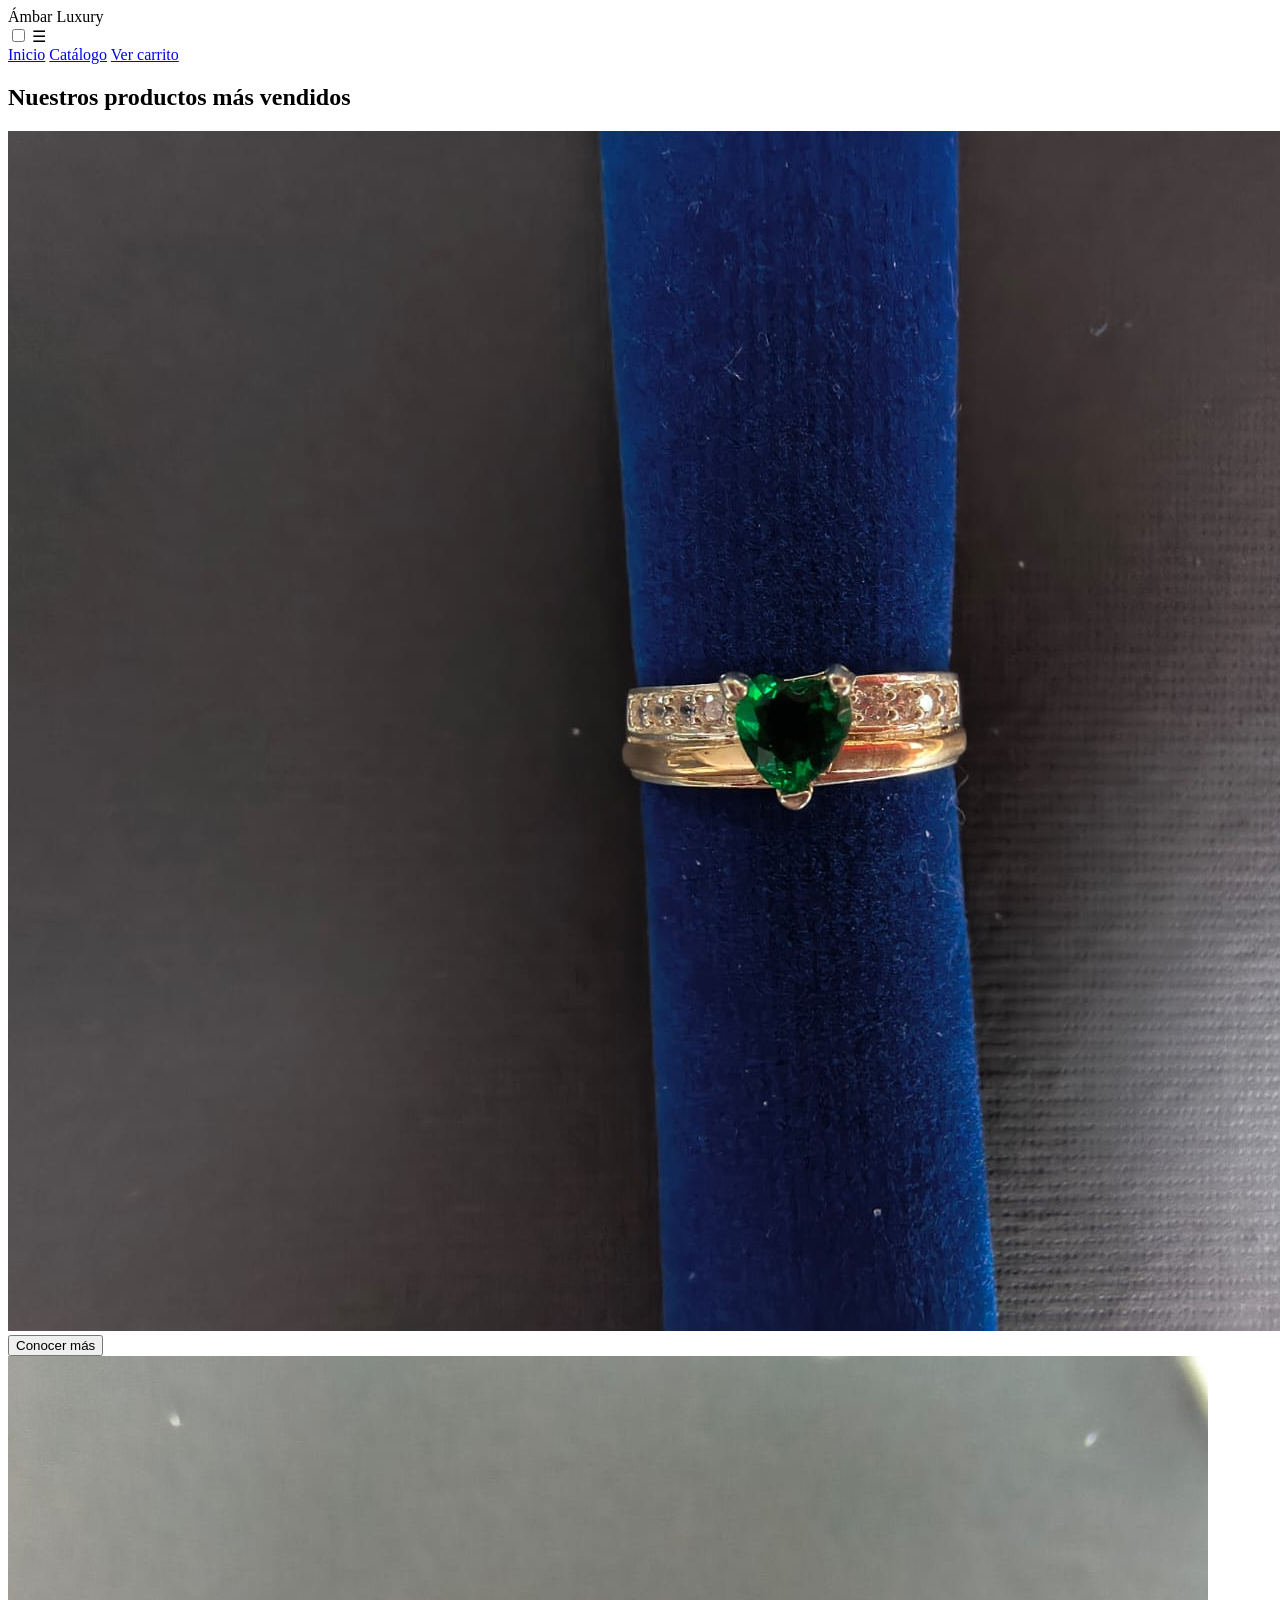
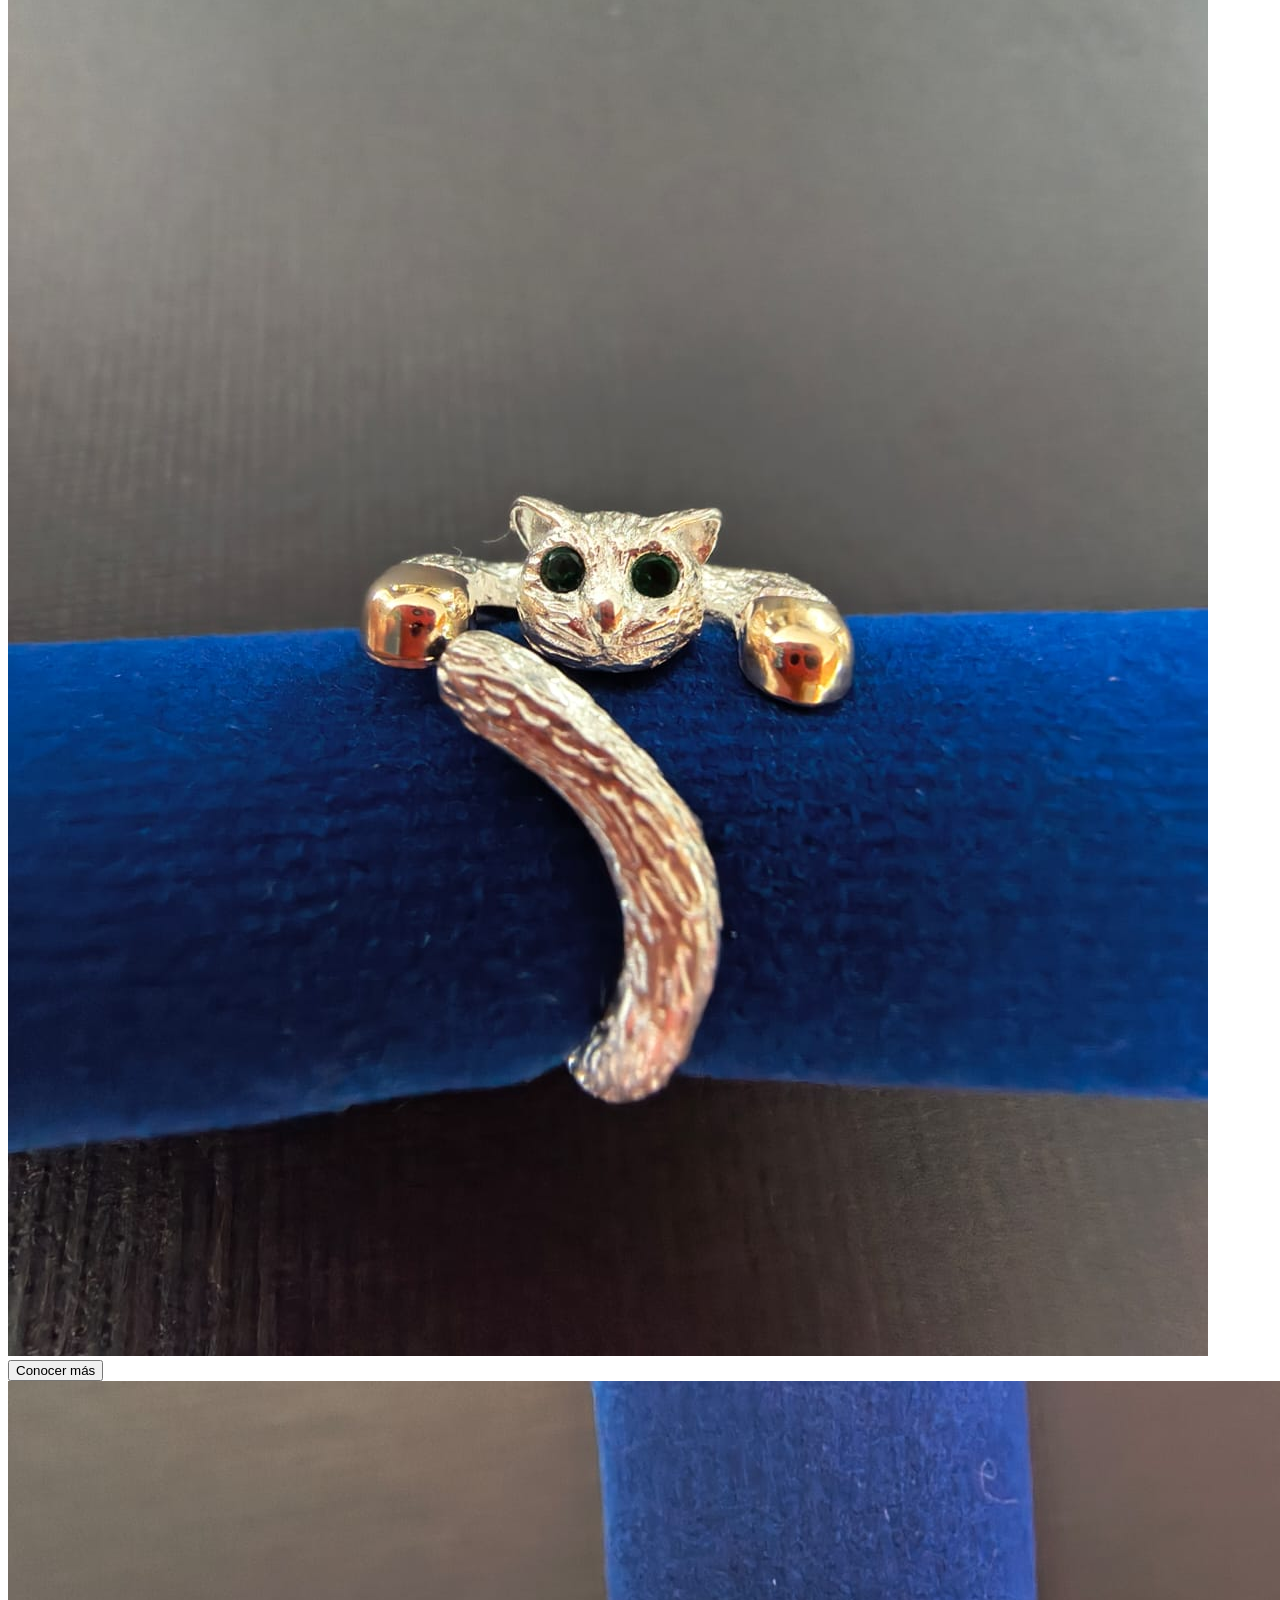
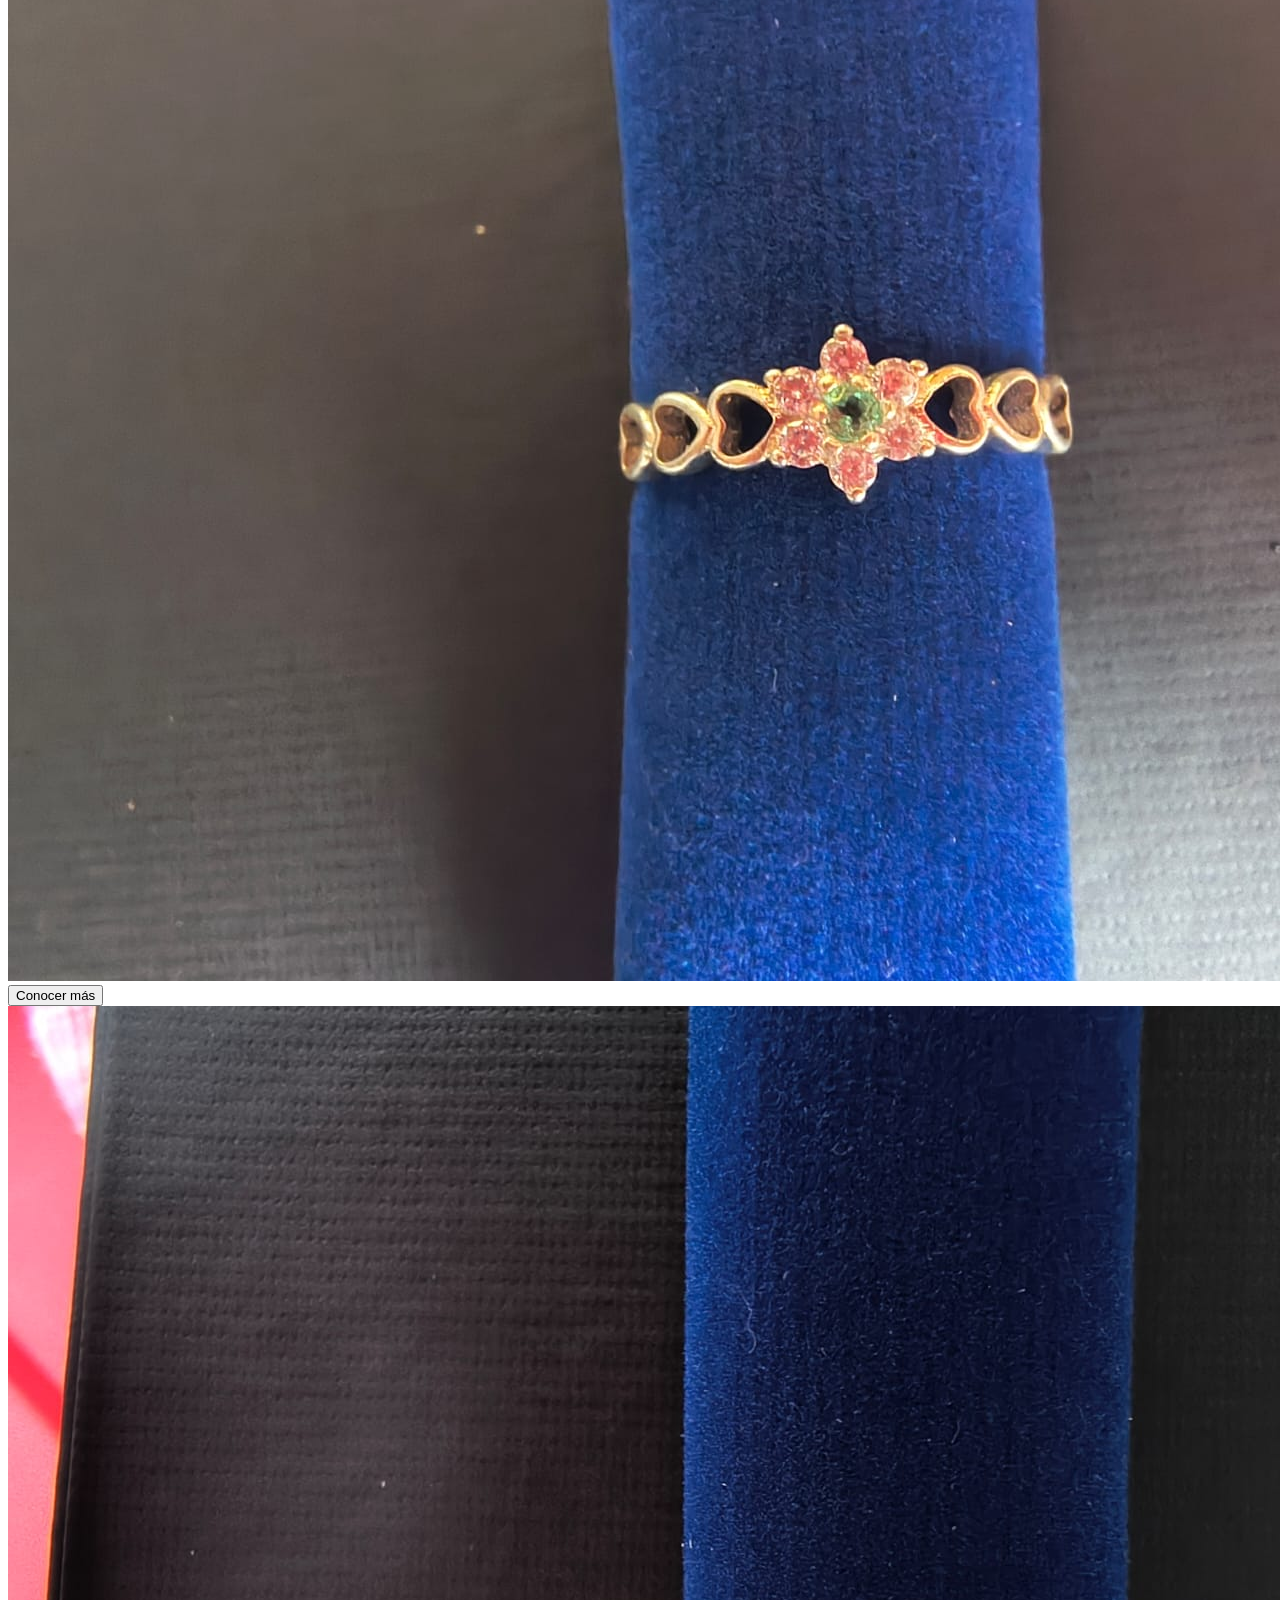
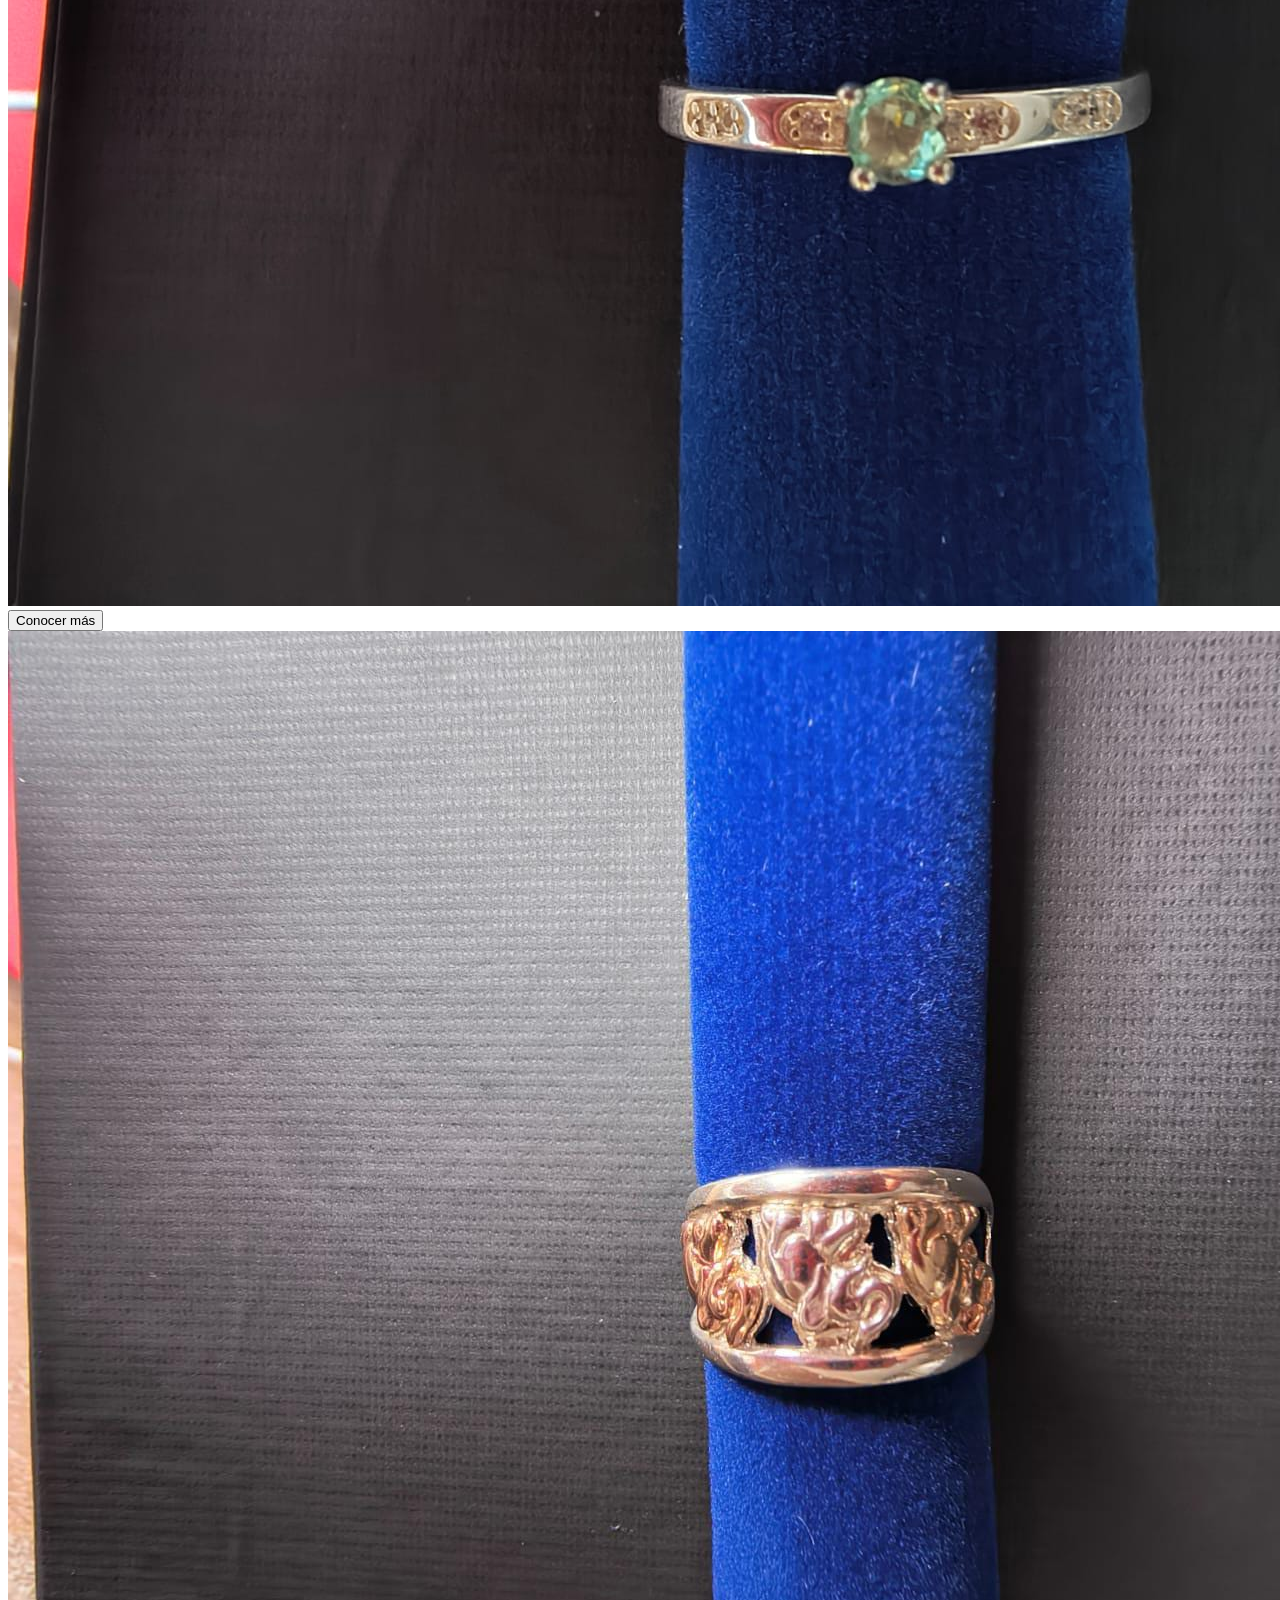
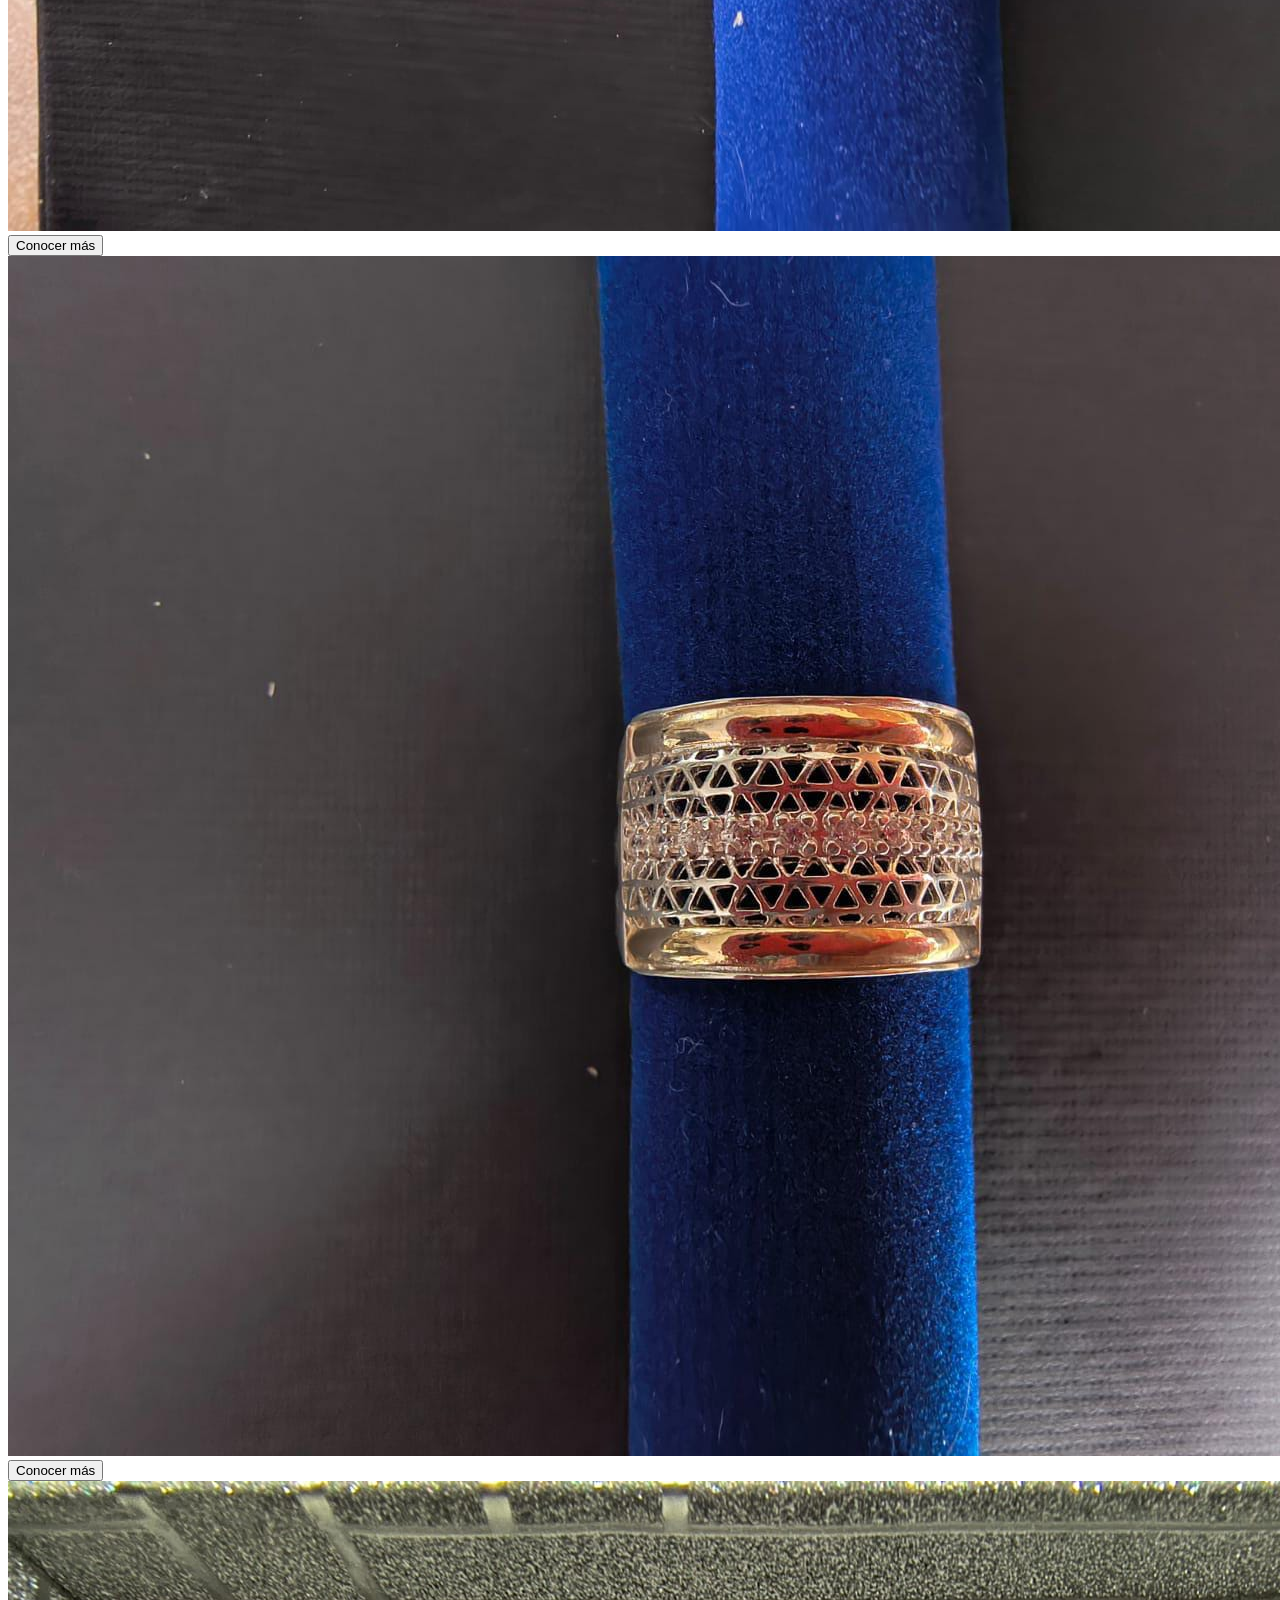
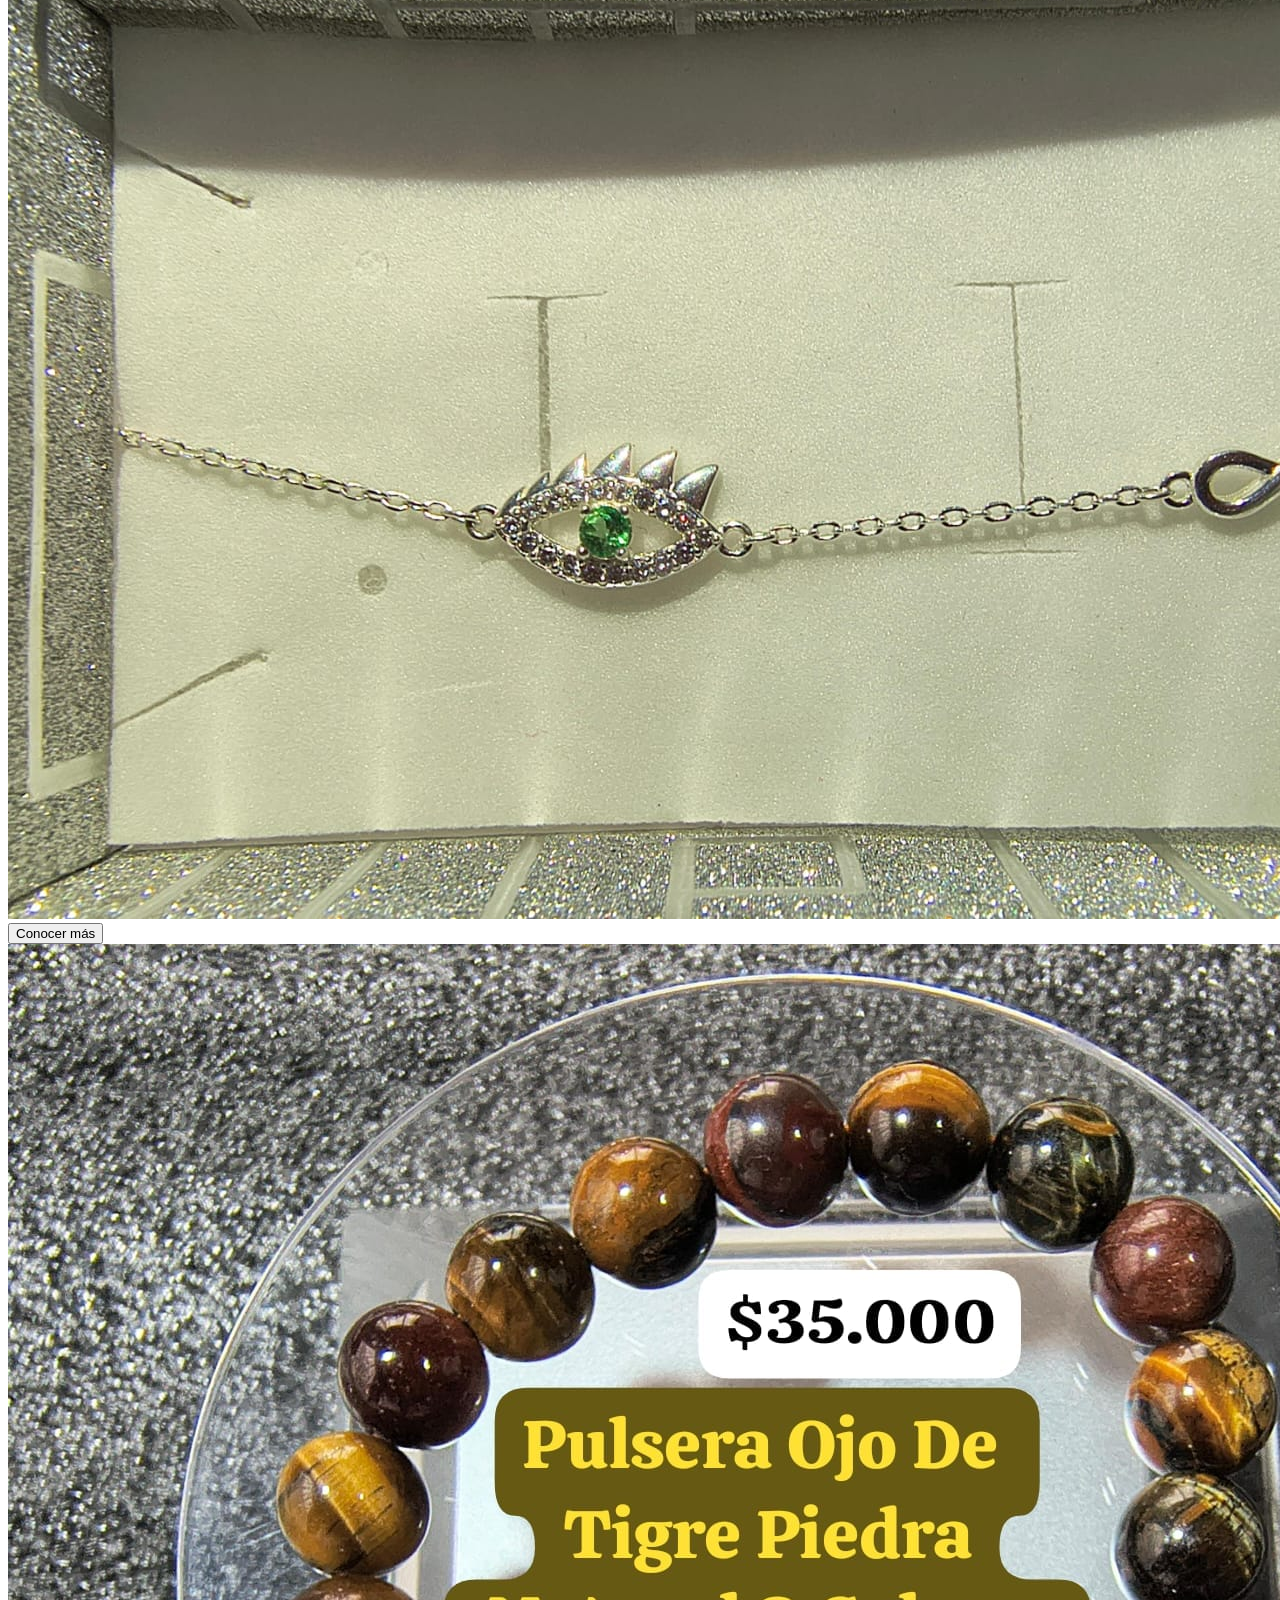
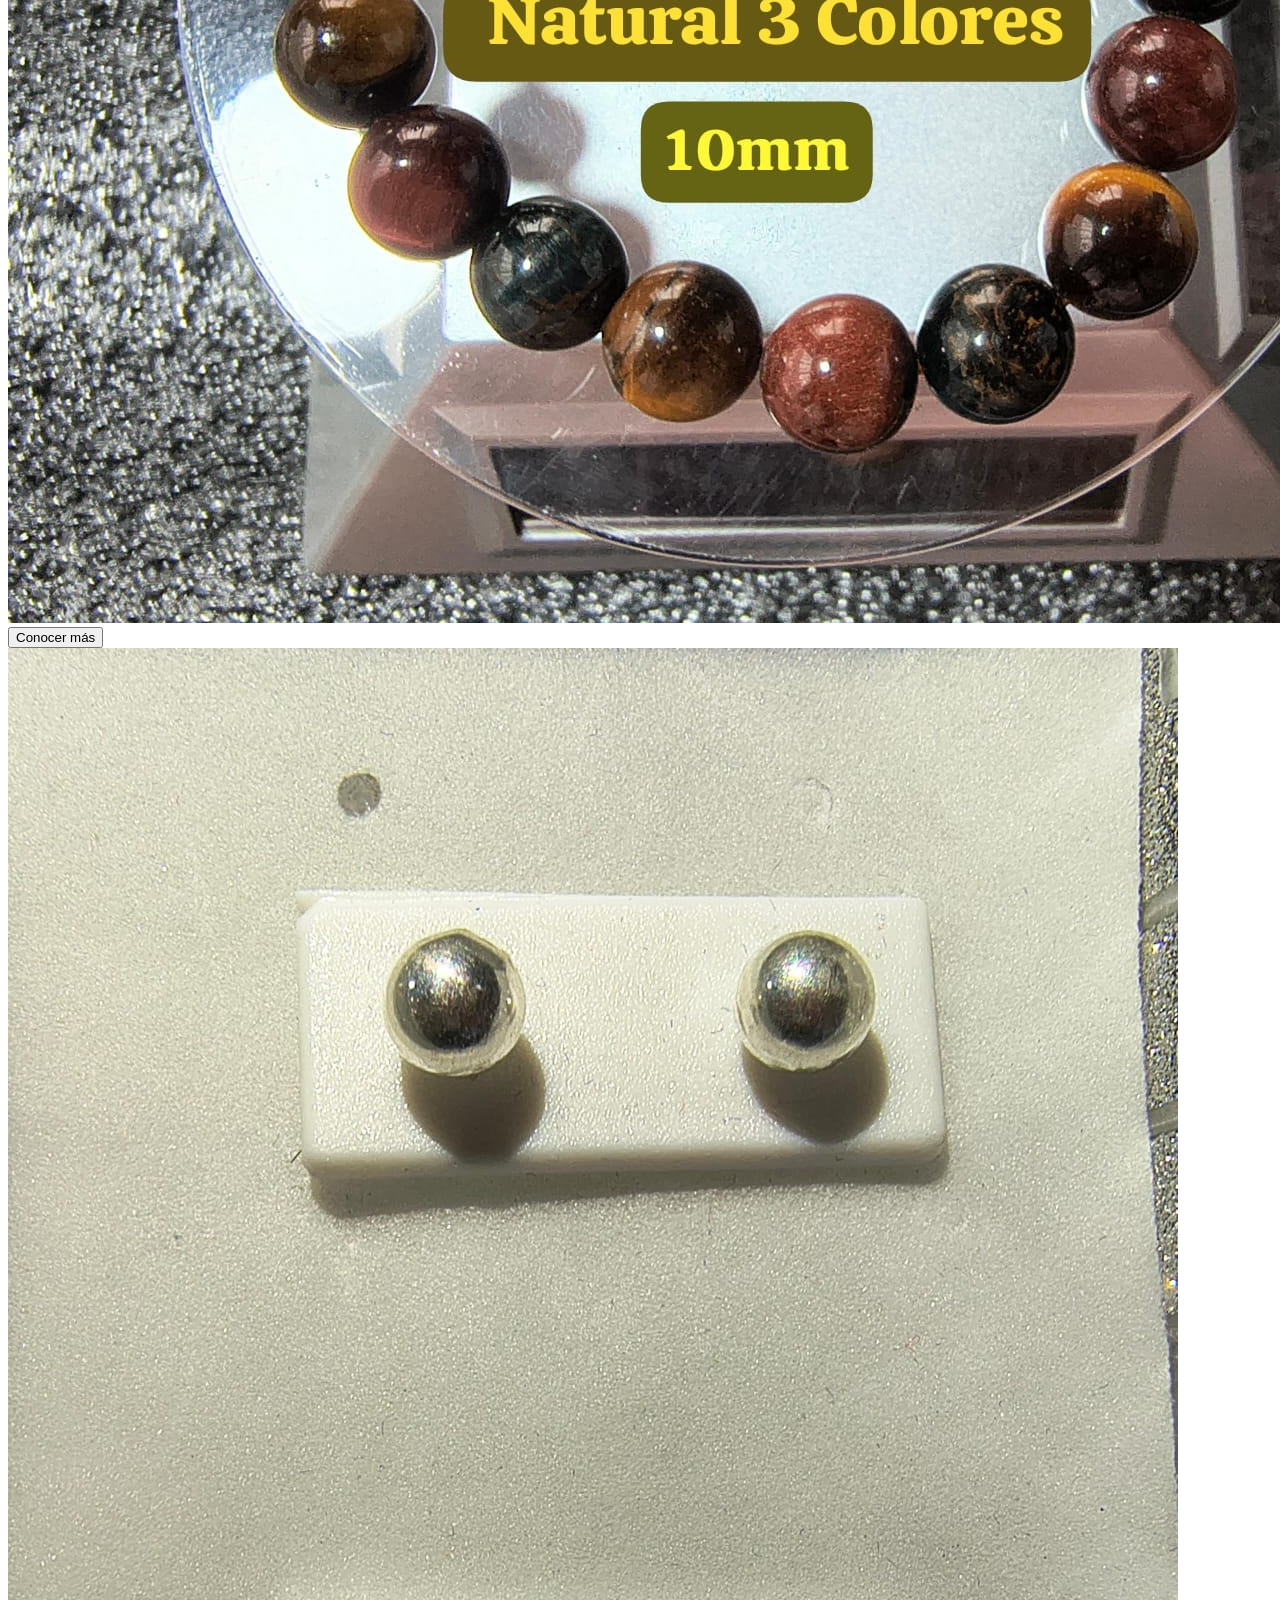
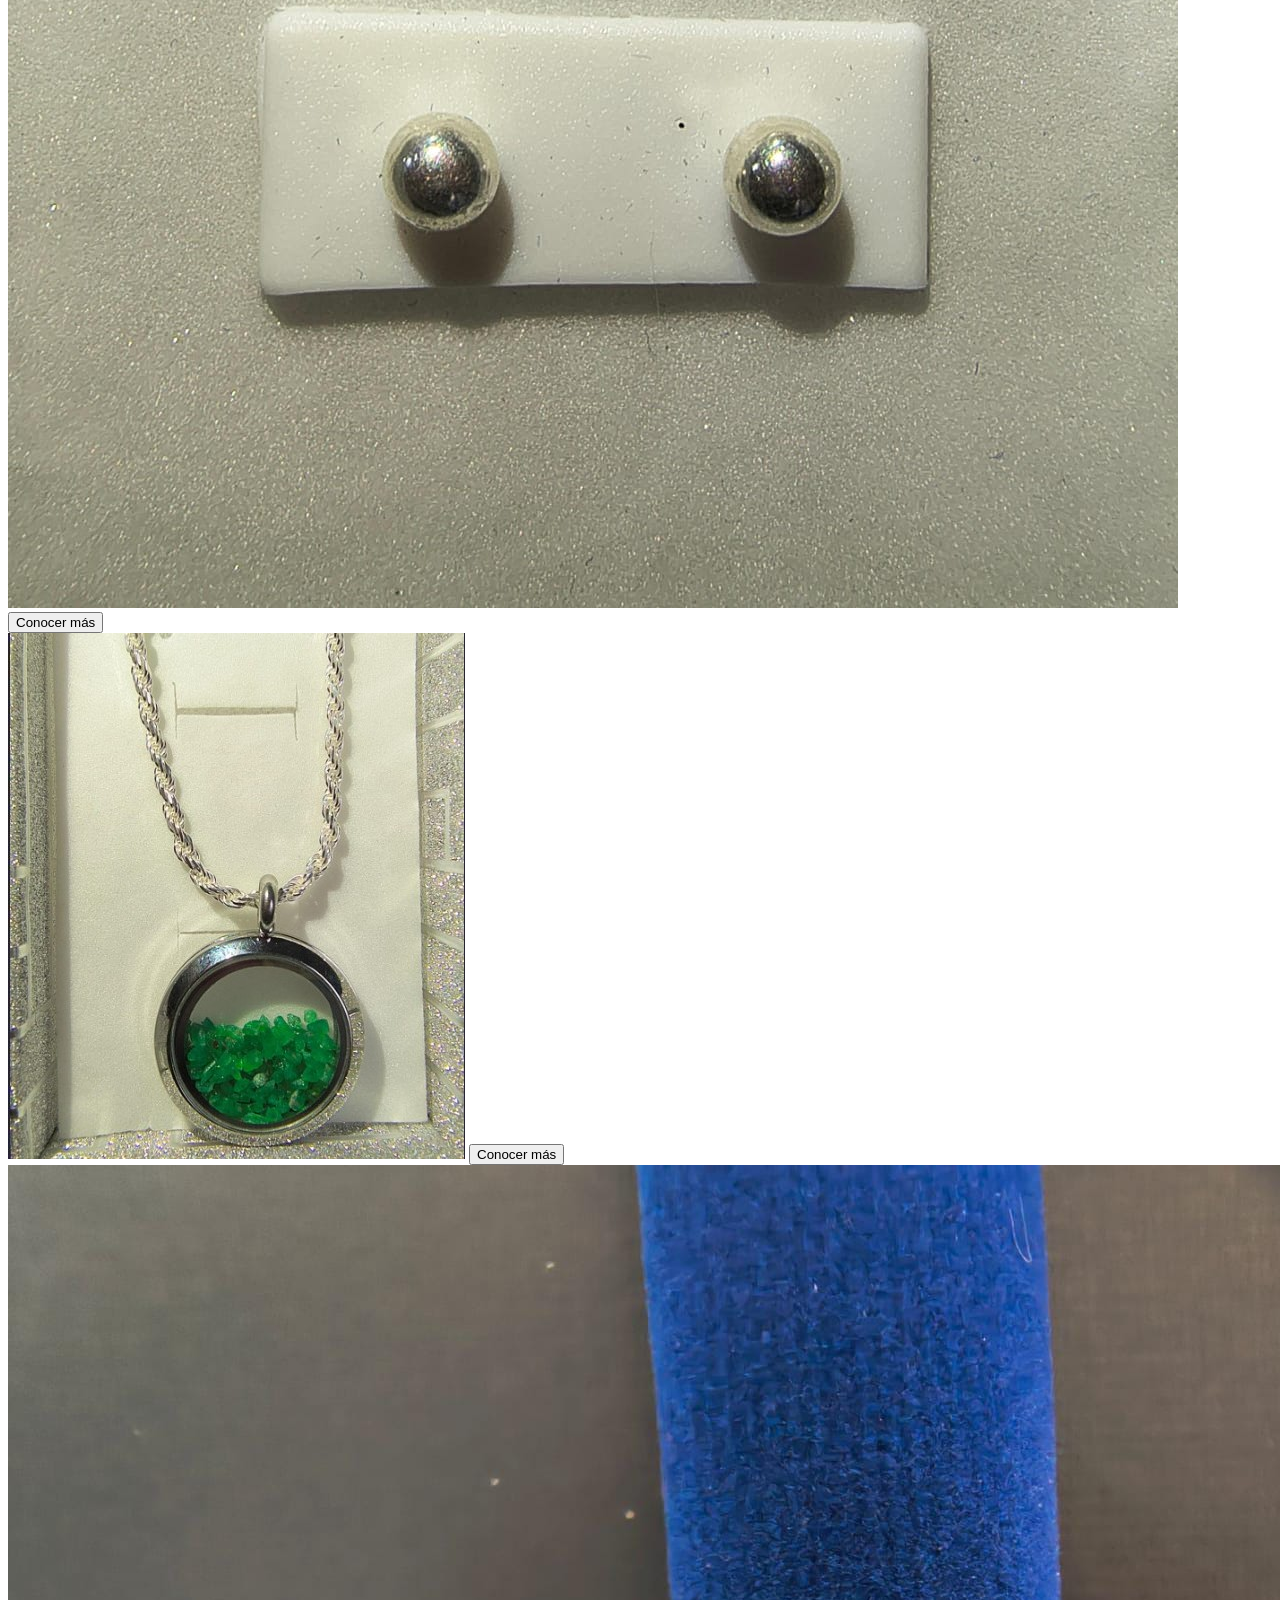
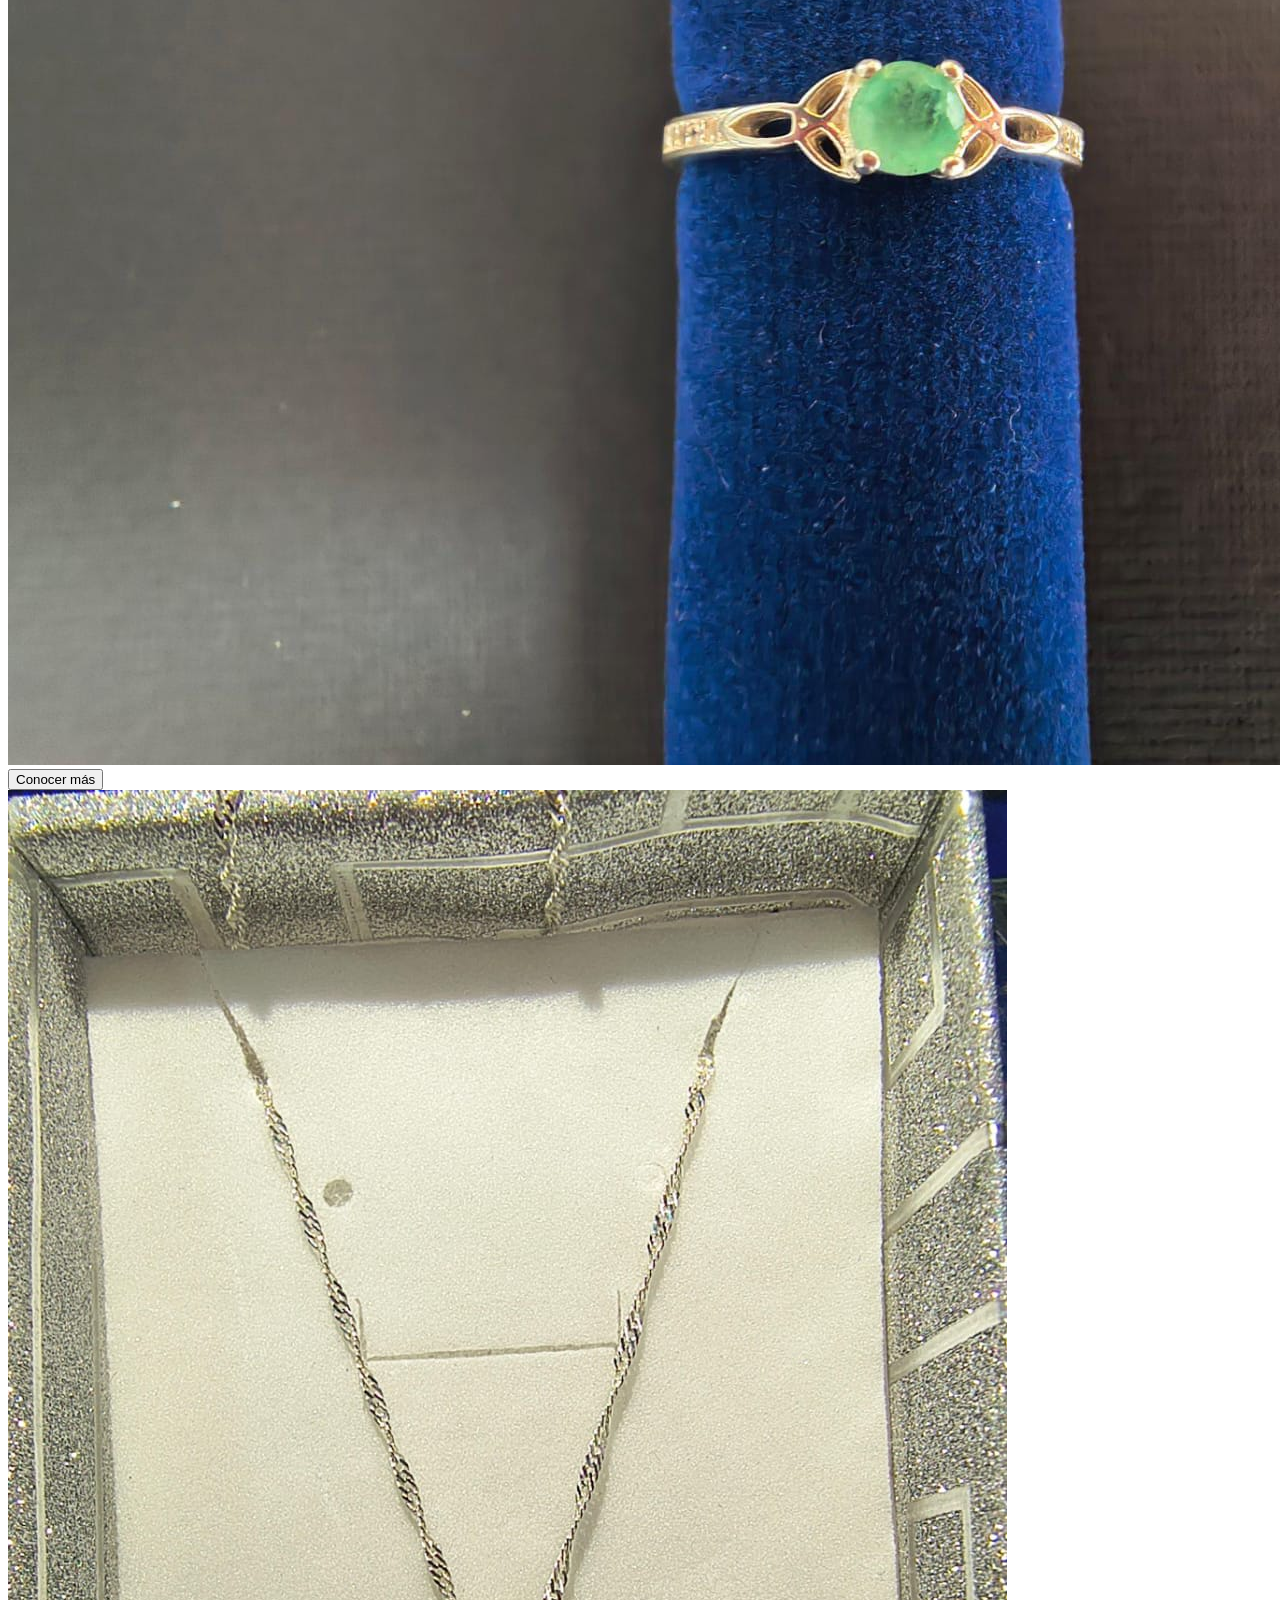
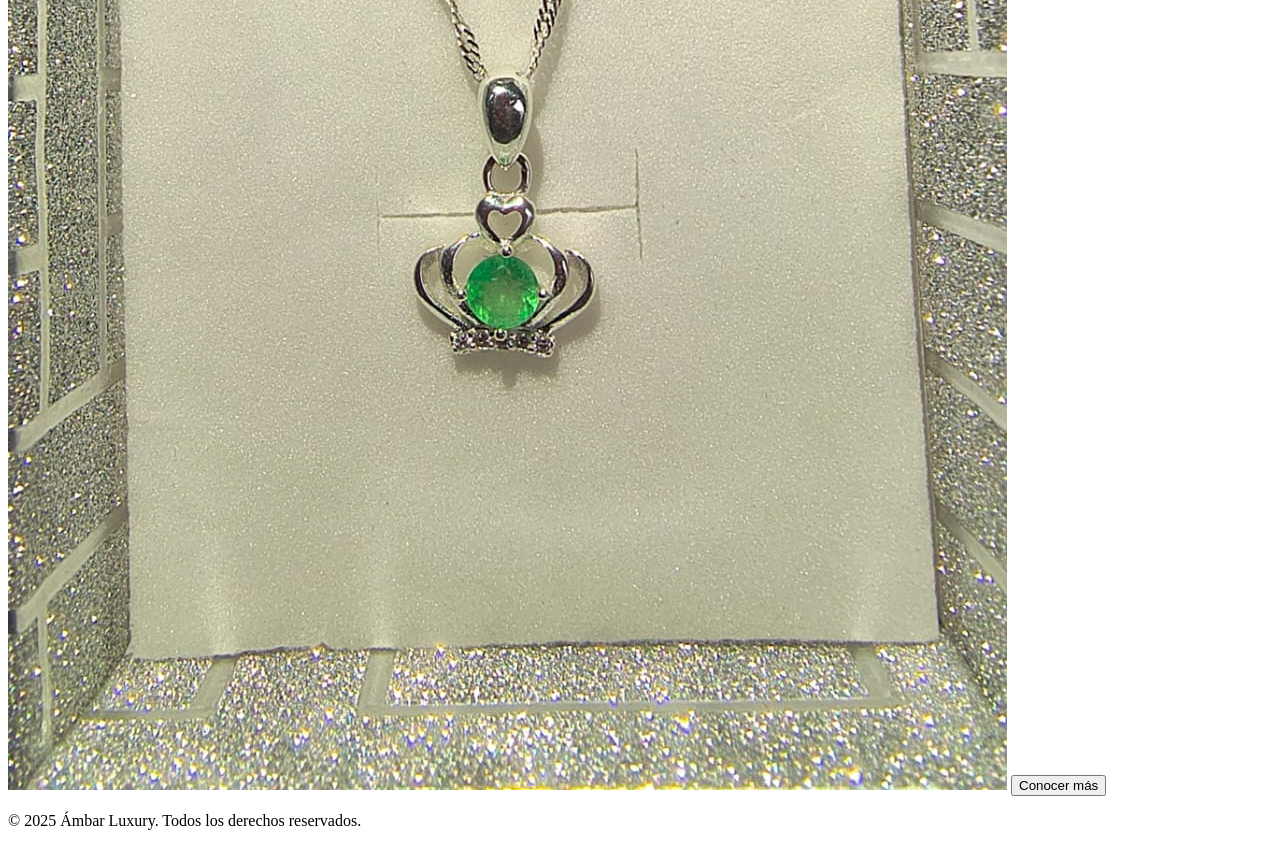
==== commit bd1f426e: "Add files via upload" ====
--- a/index.html
+++ b/index.html
@@ -1,1391 +1,100 @@
 <!DOCTYPE html>
-<html lang="en">
-
+<html lang="es">
 <head>
   <meta charset="UTF-8" />
-  <meta name="viewport" content="width=device-width, initial-scale=1" />
-  <title>Ambar Luxury</title>
+  <meta name="viewport" content="width=device-width, initial-scale=1.0" />
+  <title>Ámbar Luxury - Inicio</title>
+  <link rel="stylesheet" href="./css/styles.css" />
+  <link rel="preconnect" href="https://fonts.googleapis.com" />
+  <link rel="preconnect" href="https://fonts.gstatic.com" crossorigin />
+  <link href="https://fonts.googleapis.com/css2?family=Playfair+Display:wght@700&family=Poppins:wght@400;700&display=swap" rel="stylesheet" />
+</head>
+<body>
 
-  <link rel="stylesheet" href="./css/estilos_navbar.css" />
-  <link rel="stylesheet" href="./css/estilos_productos.css" />
-
-  <link href="https://cdn.jsdelivr.net/npm/bootstrap@5.3.6/dist/css/bootstrap.min.css" rel="stylesheet"
-    integrity="sha384-4Q6Gf2aSP4eDXB8Miphtr37CMZZQ5oXLH2yaXMJ2w8e2ZtHTl7GptT4jmndRuHDT" crossorigin="anonymous" />
-  <link
-    href="https://fonts.googleapis.com/css2?family=Playfair+Display:wght@600&family=Poppins:wght@300;400&display=swap"
-    rel="stylesheet" />
-</head>
-
-<body>
-  <header class="navbar">
-    <div class="logo">Ambar Luxury</div>
+  <!-- ✅ NAVBAR -->
+  <nav class="navbar">
+    <div class="logo">Ámbar Luxury</div>
     <input type="checkbox" id="menu-toggle" class="menu-toggle" />
     <label for="menu-toggle" class="hamburger">&#9776;</label>
+    <div class="nav-links">
+      <a href="index.html" class="active">Inicio</a>
+      <a href="productos.html">Catálogo</a>
+      <a href="carrito.html">Ver carrito</a>
+    </div>
+  </nav>
 
-    <div class="nav-links">
-      <a href="#inicio">Inicio</a>
-      <a href="./carrito.html" id="ver-carrito">Ver carrito</a>
-    </div>
-  </header>
+  <!-- ✅ GALERÍA -->
+  <section class="galeria-destacada">
+    <h2 class="titulo-galeria">Nuestros productos más vendidos</h2>
+    <div class="products-grid">
 
-  <main>
-    <!-- Filtros de categoría -->
-    <section id="inicio" class="category-filters">
-      <button class="active" data-category="all">Todos</button>
-      <button data-category="Anillos">Anillos</button>
-      <button data-category="Cadenas">Cadenas y pulseras</button>
-      <button data-category="Aretes">Aretes</button> 
-    </section>
-
-    <!-- Productos -->
-    <section class="products-grid" id="products">
-      <article class="card" data-category="Anillos">
-        <img src="./img/anillo1.jpeg" alt="Anillo Corazon" />
-        <div class="card-body">
-          <h3 class="card-title">Anillo Amor Infinito</h3>
-          <!-- Botón -->
-          <button class="info-button" onclick="mostrarDetalles(this)">Información del producto</button>
-          <div class="detalles-producto oculto">
-            <p><strong>Material:</strong> Oro plata con circón suizo
-            </p>
-            <p><strong>Precio:</strong>$70.000
-            </p>
-            <p><strong>Tallas disponibles:</strong></p>
-            <div class="tallas-circulos">
-              <span class="talla">7</span>
-            </div>
-            <!-- Botón para agregar al carrito -->
-            <button class="info-button" onclick="agregarAlCarrito('Anillo Amor Infinito', 70000)">Agregar al carrito</button>
-          </div>
-
-        </div>
+      <article class="card">
+        <img src="./img/anillo17.jpeg" alt="Anillo 1" />
+        <a href="productos.html"><button>Conocer más</button></a>
       </article>
 
-
-      <article class="card" data-category="Anillos">
-        <img src="./img/anillo2.jpeg" alt="Anillo Corazon" />
-        <div class="card-body">
-          <h3 class="card-title">Anillo Esencia Pura</h3>
-          <!-- Botón -->
-          <button class="info-button" onclick="mostrarDetalles(this)">Información del producto</button>
-          <!-- Descripción oculta -->
-          <div class="detalles-producto oculto">
-            <p><strong>Descripción:</strong> Oro plata y circón suizo
-            </p>
-            <p><strong>Precio:</strong> $90.000
-            </p>
-            <p><strong>Tallas disponibles:</strong></p>
-            <div class="tallas-circulos">
-              <span class="talla">7</span>
-            </div>
-            <!-- Botón para agregar al carrito -->
-            <button class="info-button" onclick="agregarAlCarrito('Anillo Esencia Pura', 90000)">Agregar al
-              carrito</button>
-          </div>
+      <article class="card">
+        <img src="./img/anillo18.jpeg" alt="Anillo 2" />
+        <a href="productos.html"><button>Conocer más</button></a>
       </article>
 
-      <article class="card" data-category="Anillos">
-        <img src="./img/anillo3.jpeg" alt="Anillo Corazon" />
-        <div class="card-body">
-          <h3 class="card-title">Anillo Coral Encantado</h3>
-          <!-- Botón -->
-          <button class="info-button" onclick="mostrarDetalles(this)">Información del producto</button>
-          <!-- Descripción oculta -->
-          <div class="detalles-producto oculto">
-            <p><strong>Descripción:</strong> PLata 925 con circones
-            </p>
-            <p><strong>Precio:</strong> $40.000
-            </p>
-            <p><strong>Tallas disponibles:</strong></p>
-            <div class="tallas-circulos">
-              <span class="talla">8</span>
-            </div>
-            <button class="info-button" onclick="agregarAlCarrito('Anillo Coral Encantado', 40000)">Agregar al
-              carrito</button>
-          </div>
+      <article class="card">
+        <img src="./img/anillo19.jpeg" alt="Anillo 3" />
+        <a href="productos.html"><button>Conocer más</button></a>
       </article>
 
-      <article class="card" data-category="Anillos">
-        <img src="./img/anillo4.jpeg" alt="Anillo Corazon" />
-        <div class="card-body">
-          <h3 class="card-title">Anillo Tesoro del Alba</h3>
-          <!-- Botón -->
-          <button class="info-button" onclick="mostrarDetalles(this)">Información del producto</button>
-          <!-- Descripción oculta -->
-          <div class="detalles-producto oculto">
-            <p><strong>Descripción:</strong> Oro plata y circón suizo
-            <p><strong>Precio:</strong> $40.000
-            </p>
-            <p><strong>Tallas disponibles:</strong></p>
-            <div class="tallas-circulos">
-              <span class="talla">6</span>
-            </div>
-            <button class="info-button" onclick="agregarAlCarrito('Anillo Tesoro del Alba', 40000)">Agregar al
-              carrito</button>
-          </div>
+      <article class="card">
+        <img src="./img/anillo20.jpeg" alt="Anillo 4" />
+        <a href="productos.html"><button>Conocer más</button></a>
       </article>
 
-      <article class="card" data-category="Cadenas">
-        <img src="./img/manilla2.jpeg" alt="Bolso de cuero" />
-        <div class="card-body">
-          <h3 class="card-title">Manilla Ojo de Tigre colores</h3>
-          <!-- Botón -->
-          <button class="info-button" onclick="mostrarDetalles(this)">Información del producto</button>
-          <!-- Descripción oculta -->
-          <div class="detalles-producto oculto">
-            <p><strong>Descripción:</strong> Piedra natural de 3 colores
-            </p>
-            <p><strong>Precio:</strong> $35.000
-            </p>
-            <p><strong>Tallas disponibles:</strong></p>
-            <div class="tallas-circulos">
-              <span class="talla">10 mm</span>
-            </div>
-            <button class="info-button" onclick="agregarAlCarrito('Manilla Ojo de Tigre colores', 35000)">Agregar al
-              carrito</button>
-          </div>
-        </div>
+      <article class="card">
+        <img src="./img/anillo21.jpeg" alt="Anillo 5" />
+        <a href="productos.html"><button>Conocer más</button></a>
       </article>
 
-      <article class="card" data-category="Cadenas">
-        <img src="./img/manilla3.jpeg" alt="Bolso de cuero" />
-        <div class="card-body">
-          <h3 class="card-title">Manilla Ojo de Tigre Rojo</h3>
-          <!-- Botón -->
-          <button class="info-button" onclick="mostrarDetalles(this)">Información del producto</button>
-          <!-- Descripción oculta -->
-          <div class="detalles-producto oculto">
-            <p><strong>Descripción:</strong> Piedra natural de color rojo
-            </p>
-            <p><strong>Precio:</strong> $35.000
-            </p>
-            <p><strong>Tallas disponibles:</strong></p>
-            <div class="tallas-circulos">
-              <span class="talla">10 mm</span>
-            </div>
-            <button class="info-button" onclick="agregarAlCarrito('Manilla Ojo de Tigre Rojo', 35000)">Agregar al
-              carrito</button>
-          </div>
-        </div>
+      <article class="card">
+        <img src="./img/anillo22.jpeg" alt="Anillo 6" />
+        <a href="productos.html"><button>Conocer más</button></a>
       </article>
 
-      <article class="card" data-category="Cadenas">
-        <img src="./img/manilla4.jpeg" alt="Bolso de cuero" />
-        <div class="card-body">
-          <h3 class="card-title">Manilla Ojo de tigre Rojo</h3>
-          <!-- Botón -->
-          <button class="info-button" onclick="mostrarDetalles(this)">Información del producto</button>
-          <!-- Descripción oculta -->
-          <div class="detalles-producto oculto">
-            <p><strong>Descripción:</strong> Piedra natural de color rojo
-            </p>
-            <p><strong>Precio:</strong> $25.000
-            </p>
-            <p><strong>Tallas disponibles:</strong></p>
-            <div class="tallas-circulos">
-              <span class="talla">6 mm</span>
-            </div>
-            <button class="info-button" onclick="agregarAlCarrito('Manilla Ojo de Tigre Rojo 6mm', 25000)">Agregar al
-              carrito</button>
-          </div>
-        </div>
+      <article class="card">
+        <img src="./img/manilla1.jpeg" alt="Manilla 1" />
+        <a href="productos.html"><button>Conocer más</button></a>
       </article>
 
-      <article class="card" data-category="Cadenas">
-        <img src="./img/manilla5.jpeg" alt="Bolso de cuero" />
-        <div class="card-body">
-          <h3 class="card-title">Manilla Ojo de tigre Rojo</h3>
-          <!-- Botón -->
-          <button class="info-button" onclick="mostrarDetalles(this)">Información del producto</button>
-          <!-- Descripción oculta -->
-          <div class="detalles-producto oculto">
-            <p><strong>Descripción:</strong> Piedra natural de color rojo
-            </p>
-            <p><strong>Precio:</strong> $35.000
-            </p>
-            <p><strong>Tallas disponibles:</strong></p>
-            <div class="tallas-circulos">
-              <span class="talla">8 mm</span>
-            </div>
-            <button class="info-button" onclick="agregarAlCarrito('Manilla Ojo de Tigre Rojo 8mm', 35000)">Agregar al
-              carrito</button>
-          </div>
-        </div>
+      <article class="card">
+        <img src="./img/manilla2.jpeg" alt="Manilla 2" />
+        <a href="productos.html"><button>Conocer más</button></a>
       </article>
 
-      <article class="card" data-category="Cadenas">
-        <img src="./img/manilla6.jpeg" alt="Bolso de cuero" />
-        <div class="card-body">
-          <h3 class="card-title">Manilla de Llama Natural</h3>
-          <!-- Botón -->
-          <button class="info-button" onclick="mostrarDetalles(this)">Información del producto</button>
-          <!-- Descripción oculta -->
-          <div class="detalles-producto oculto">
-            <p><strong>Descripción:</strong> Piedra de llama natural
-            </p>
-            <p><strong>Precio:</strong> $35.000
-            </p>
-            <p><strong>Tallas disponibles:</strong></p>
-            <div class="tallas-circulos">
-              <span class="talla">10 mm</span>
-            </div>
-            <button class="info-button" onclick="agregarAlCarrito('Manilla de Llama Natural Rojo', 35000)">Agregar al
-              carrito</button>
-          </div>
-        </div>
+      <article class="card">
+        <img src="./img/aretes6.jpeg" alt="Aretes" />
+        <a href="productos.html"><button>Conocer más</button></a>
       </article>
 
-      <article class="card" data-category="Cadenas">
-        <img src="./img/manilla7.jpeg" alt="Bolso de cuero" />
-        <div class="card-body">
-          <h3 class="card-title">Manilla de Llama Natural</h3>
-          <!-- Botón -->
-          <button class="info-button" onclick="mostrarDetalles(this)">Información del producto</button>
-          <!-- Descripción oculta -->
-          <div class="detalles-producto oculto">
-            <p><strong>Descripción:</strong> Piedra de llama natural
-            </p>
-            <p><strong>Precio:</strong> $25.000
-            </p>
-            <p><strong>Tallas disponibles:</strong></p>
-            <div class="tallas-circulos">
-              <span class="talla">6 mm</span>
-            </div>
-            <button class="info-button" onclick="agregarAlCarrito('Manilla de Llama Natural Rojo 6 mm', 25000)">Agregar
-              al carrito</button>
-          </div>
-        </div>
+      <article class="card">
+        <img src="./img/cadena3.jpeg.jpg" alt="Cadena 3" />
+        <a href="productos.html"><button>Conocer más</button></a>
       </article>
 
-      <article class="card" data-category="Cadenas">
-        <img src="./img/manilla8.jpeg" alt="Bolso de cuero" />
-        <div class="card-body">
-          <h3 class="card-title">Manilla de Llama Natural</h3>
-          <!-- Botón -->
-          <button class="info-button" onclick="mostrarDetalles(this)">Información del producto</button>
-          <!-- Descripción oculta -->
-          <div class="detalles-producto oculto">
-            <p><strong>Descripción:</strong> Piedra de llama natural
-            </p>
-            <p><strong>Precio:</strong> $20.000
-            </p>
-            <p><strong>Tallas disponibles:</strong></p>
-            <div class="tallas-circulos">
-              <span class="talla">4 mm</span>
-            </div>
-            <button class="info-button" onclick="agregarAlCarrito('Manilla de Llama Natural Rojo 4 mm', 20000)">Agregar
-              al carrito</button>
-          </div>
-        </div>
+      <article class="card">
+        <img src="./img/anillo27.jpeg" alt="Anillo 27" />
+        <a href="productos.html"><button>Conocer más</button></a>
       </article>
 
-      <article class="card" data-category="Anillos">
-        <img src="./img/anillo5.jpeg" alt="Anillo Corazon" />
-        <div class="card-body">
-          <h3 class="card-title">Anillo Fulgor Rosa</h3>
-          <!-- Botón -->
-          <button class="info-button" onclick="mostrarDetalles(this)">Información del producto</button>
-          <!-- Descripción oculta -->
-          <div class="detalles-producto oculto">
-            <p><strong>Descripción:</strong> Oro plata y cirón suizo
-            </p>
-            <p><strong>Precio:</strong> $60.000
-            </p>
-            <p><strong>Tallas disponibles:</strong></p>
-            <div class="tallas-circulos">
-              <span class="talla">6</span>
-            </div>
-            <button class="info-button" onclick="agregarAlCarrito('Anillo Fulgor Rosa', 60000)">Agregar al
-              carrito</button>
-          </div>
+      <article class="card">
+        <img src="./img/cadena4.jpeg" alt="Cadena 4" />
+        <a href="productos.html"><button>Conocer más</button></a>
       </article>
 
-      <article class="card" data-category="Anillos">
-        <img src="./img/anillo6.jpeg" alt="Anillo Corazon" />
-        <div class="card-body">
-          <h3 class="card-title">Anillo Rayo de Estrella</h3>
-          <!-- Botón -->
-          <button class="info-button" onclick="mostrarDetalles(this)">Información del producto</button>
-          <!-- Descripción oculta -->
-          <div class="detalles-producto oculto">
-            <p><strong>Descripción:</strong> Oro plata y cirón suizo
-            </p>
-            <p><strong>Precio:</strong> $40.000
-            </p>
-            <p><strong>Tallas disponibles:</strong></p>
-            <div class="tallas-circulos">
-              <span class="talla">6</span>
-            </div>
-            <button class="info-button" onclick="agregarAlCarrito('Anillo Rayo de Estrella', 40000)">Agregar al
-              carrito</button>
-          </div>
-      </article>
+    </div>
+  </section>
 
-      <article class="card" data-category="Anillos">
-        <img src="./img/anillo7.jpeg" alt="Anillo Corazon" />
-        <div class="card-body">
-          <h3 class="card-title">Anillo Dama del Sol</h3>
-          <!-- Botón -->
-          <button class="info-button" onclick="mostrarDetalles(this)">Información del producto</button>
-          <!-- Descripción oculta -->
-          <div class="detalles-producto oculto">
-            <p><strong>Descripción:</strong> Oro plata y cirón suizo
-            </p>
-            <p><strong>Precio:</strong> $60.000
-            </p>
-            <p><strong>Tallas disponibles:</strong></p>
-            <div class="tallas-circulos">
-              <span class="talla">7</span>
-            </div>
-            <button class="info-button" onclick="agregarAlCarrito('Anillo Dama del Sol', 60000)">Agregar al
-              carrito</button>
-          </div>
-      </article>
-
-      <article class="card" data-category="Anillos">
-        <img src="./img/anillo8.jpeg" alt="Anillo Corazon" />
-        <div class="card-body">
-          <h3 class="card-title">Anillo Sueño Dorado</h3>
-          <!-- Botón -->
-          <button class="info-button" onclick="mostrarDetalles(this)">Información del producto</button>
-          <!-- Descripción oculta -->
-          <div class="detalles-producto oculto">
-            <p><strong>Descripción:</strong> Oro plata y cirón suizo
-            </p>
-            <p><strong>Precio:</strong> $80.000
-            </p>
-            <p><strong>Tallas disponibles:</strong></p>
-            <div class="tallas-circulos">
-              <span class="talla">7</span>
-            </div>
-            <button class="info-button" onclick="agregarAlCarrito('Anillo Sueño Dorado', 80000)">Agregar al
-              carrito</button>
-          </div>
-      </article>
-
-      <article class="card" data-category="Anillos">
-        <img src="./img/anillo9.jpeg" alt="Anillo Corazon" />
-        <div class="card-body">
-          <h3 class="card-title">Anillo Brillo Eterno</h3>
-          <!-- Botón -->
-          <button class="info-button" onclick="mostrarDetalles(this)">Información del producto</button>
-          <!-- Descripción oculta -->
-          <div class="detalles-producto oculto">
-            <p><strong>Descripción:</strong> Oro plata y cirón suizo
-            </p>
-            <p><strong>Precio:</strong> $40.000
-            </p>
-            <p><strong>Tallas disponibles:</strong></p>
-            <div class="tallas-circulos">
-              <span class="talla">8</span>
-            </div>
-            <button class="info-button" onclick="agregarAlCarrito('Anillo Brillo Eterno', 40000)">Agregar al
-              carrito</button>
-          </div>
-      </article>
-
-      <article class="card" data-category="Anillos">
-        <img src="./img/anillo10.jpeg" alt="Anillo Corazon" />
-        <div class="card-body">
-          <h3 class="card-title">Anillo Trébol de Cristal</h3>
-          <!-- Botón -->
-          <button class="info-button" onclick="mostrarDetalles(this)">Información del producto</button>
-          <!-- Descripción oculta -->
-          <div class="detalles-producto oculto">
-            <p><strong>Descripción:</strong> Oro plata y cirón suizo
-            </p>
-            <p><strong>Precio:</strong> $40.000
-            </p>
-            <p><strong>Tallas disponibles:</strong></p>
-            <div class="tallas-circulos">
-              <span class="talla">8</span>
-            </div>
-            <button class="info-button" onclick="agregarAlCarrito('Anillo Trébol de Cristal', 40000)">Agregar al
-              carrito</button>
-          </div>
-      </article>
-
-      <article class="card" data-category="Anillos">
-        <img src="./img/anillo11.jpeg" alt="Anillo Corazon" />
-        <div class="card-body">
-          <h3 class="card-title">Anillo Pasión Dorada</h3>
-          <!-- Botón -->
-          <button class="info-button" onclick="mostrarDetalles(this)">Información del producto</button>
-          <!-- Descripción oculta -->
-          <div class="detalles-producto oculto">
-            <p><strong>Descripción:</strong> Oro plata y cirón suizo
-            </p>
-            <p><strong>Precio:</strong> $100.000
-            </p>
-            <p><strong>Tallas disponibles:</strong></p>
-            <div class="tallas-circulos">
-              <span class="talla">6</span>
-            </div>
-            <button class="info-button" onclick="agregarAlCarrito('Anillo Pasión Dorada', 100000)">Agregar al
-              carrito</button>
-          </div>
-      </article>
-
-      <article class="card" data-category="Anillos">
-        <img src="./img/anillo12.jpeg" alt="Anillo Corazon" />
-        <div class="card-body">
-          <h3 class="card-title">Anillo Reflejo del Mar</h3>
-          <!-- Botón -->
-          <button class="info-button" onclick="mostrarDetalles(this)">Información del producto</button>
-          <!-- Descripción oculta -->
-          <div class="detalles-producto oculto">
-            <p><strong>Descripción:</strong> Oro plata y cirón suizo
-            </p>
-            <p><strong>Precio:</strong> $100.000
-            </p>
-            <p><strong>Tallas disponibles:</strong></p>
-            <div class="tallas-circulos">
-              <span class="talla">7½</span>
-            </div>
-            <button class="info-button" onclick="agregarAlCarrito('Anillo Reflejo del Mar', 100000)">Agregar al carrito</button>
-          </div>
-      </article>
-
-      <article class="card" data-category="Anillos">
-        <img src="./img/anillo14.jpeg" alt="Anillo Corazon" />
-        <div class="card-body">
-          <h3 class="card-title">Anillo Rosa del Desierto</h3>
-          <!-- Botón -->
-          <button class="info-button" onclick="mostrarDetalles(this)">Información del producto</button>
-          <!-- Descripción oculta -->
-          <div class="detalles-producto oculto">
-            <p><strong>Descripción:</strong> Oro plata y cirón suizo
-            </p>
-            <p><strong>Precio:</strong> $100.000
-            </p>
-            <p><strong>Tallas disponibles:</strong></p>
-            <div class="tallas-circulos">
-              <span class="talla">7</span>
-            </div>
-            <button class="info-button" onclick="agregarAlCarrito('Anillo Rosa del Desierto', 100000)">Agregar al carrito</button>
-          </div>
-      </article>
-
-      <article class="card" data-category="Anillos">
-        <img src="./img/anillo15.jpeg" alt="Anillo Corazon" />
-        <div class="card-body">
-          <h3 class="card-title">Anillo Estrella Fugaz</h3>
-          <!-- Botón -->
-          <button class="info-button" onclick="mostrarDetalles(this)">Información del producto</button>
-          <!-- Descripción oculta -->
-          <div class="detalles-producto oculto">
-            <p><strong>Descripción:</strong> Oro plata y cirón suizo
-            </p>
-            <p><strong>Precio:</strong> $40.000
-            </p>
-            <p><strong>Tallas disponibles:</strong></p>
-            <div class="tallas-circulos">
-              <span class="talla">7½</span>
-              <span class="talla">8</span>
-            </div>
-            <button class="info-button" onclick="agregarAlCarrito('Anillo Estrella Fugaz', 40000)">Agregar al carrito</button>
-          </div>
-      </article>
-
-      <article class="card" data-category="Anillos">
-        <img src="./img/anillo16.jpeg" alt="Anillo Corazon" />
-        <div class="card-body">
-          <h3 class="card-title">Anillo Luz de Luna</h3>
-          <!-- Botón -->
-          <button class="info-button" onclick="mostrarDetalles(this)">Información del producto</button>
-          <!-- Descripción oculta -->
-          <div class="detalles-producto oculto">
-            <p><strong>Descripción:</strong> Oro plata y cirón suizo
-            </p>
-            <p><strong>Precio:</strong> $100.000
-            </p>
-            <p><strong>Tallas disponibles:</strong></p>
-            <div class="tallas-circulos">
-              <span class="talla">8</span>
-            </div>
-            <button class="info-button" onclick="agregarAlCarrito('Anillo Luz de Luna', 100000)">Agregar al carrito</button>
-          </div>
-      </article>
-
-      <article class="card" data-category="Anillos">
-        <img src="./img/anillo17.jpeg" alt="Anillo Corazon" />
-        <div class="card-body">
-          <h3 class="card-title">Anillo Elegancia Serena</h3>
-          <!-- Botón -->
-          <button class="info-button" onclick="mostrarDetalles(this)">Información del producto</button>
-          <!-- Descripción oculta -->
-          <div class="detalles-producto oculto">
-            <p><strong>Descripción:</strong> Oro plata y cirón suizo
-            </p>
-            <p><strong>Precio:</strong> $80.000
-            </p>
-            <p><strong>Tallas disponibles:</strong></p>
-            <div class="tallas-circulos">
-              <span class="talla">7½</span>
-              <span class="talla">8</span>
-            </div>
-            <button class="info-button" onclick="agregarAlCarrito('Anillo Elegancia Serena', 80000)">Agregar al carrito</button>
-          </div>
-      </article>
-
-      <article class="card" data-category="Cadenas">
-        <img src="./img/manilla9.jpeg" alt="Bolso de cuero" />
-        <div class="card-body">
-          <h3 class="card-title">Manilla triperla</h3>
-          <!-- Botón -->
-          <button class="info-button" onclick="mostrarDetalles(this)">Información del producto</button>
-          <!-- Descripción oculta -->
-          <div class="detalles-producto oculto">
-            <p><strong>Descripción:</strong> Piedras de ojo de tigre, oxidiana negra y hematita
-            </p>
-            <p><strong>Precio:</strong> $35.000
-            </p>
-            <p><strong>Tallas disponibles:</strong></p>
-            <div class="tallas-circulos">
-              <span class="talla">10 mm</span>
-            </div>
-            <button class="info-button" onclick="agregarAlCarrito('Manilla triperla', 35000)">Agregar
-              al carrito</button>
-          </div>
-        </div>
-      </article>
-
-      <article class="card" data-category="Cadenas">
-        <img src="./img/manilla11.jpeg" alt="Bolso de cuero" />
-        <div class="card-body">
-          <h3 class="card-title">Manilla triperla</h3>
-          <!-- Botón -->
-          <button class="info-button" onclick="mostrarDetalles(this)">Información del producto</button>
-          <!-- Descripción oculta -->
-          <div class="detalles-producto oculto">
-            <p><strong>Descripción:</strong> Piedras de ojo de tigre, oxidiana negra y hematita
-            </p>
-            <p><strong>Precio:</strong> $30.000
-            </p>
-            <p><strong>Tallas disponibles:</strong></p>
-            <div class="tallas-circulos">
-              <span class="talla">8 mm</span>
-            </div>
-            <button class="info-button" onclick="agregarAlCarrito('Manilla triperla 6mm', 30000)">Agregar
-              al carrito</button>
-          </div>
-        </div>
-      </article>
-
-      <article class="card" data-category="Cadenas">
-        <img src="./img/manilla10.jpeg" alt="Bolso de cuero" />
-        <div class="card-body">
-          <h3 class="card-title">Manilla triperla</h3>
-          <!-- Botón -->
-          <button class="info-button" onclick="mostrarDetalles(this)">Información del producto</button>
-          <!-- Descripción oculta -->
-          <div class="detalles-producto oculto">
-            <p><strong>Descripción:</strong> Piedras de ojo de tigre, oxidiana negra y hematita
-            </p>
-            <p><strong>Precio:</strong> $25.000
-            </p>
-            <p><strong>Tallas disponibles:</strong></p>
-            <div class="tallas-circulos">
-              <span class="talla">6 mm</span>
-            </div>
-            <button class="info-button" onclick="agregarAlCarrito('Manilla triperla 6mm', 25000)">Agregar
-              al carrito</button>
-          </div>
-        </div>
-      </article>
-
-      <article class="card" data-category="Cadenas">
-        <img src="./img/manilla12.jpeg" alt="Bolso de cuero" />
-        <div class="card-body">
-          <h3 class="card-title">Manilla triperla Agata</h3>
-          <!-- Botón -->
-          <button class="info-button" onclick="mostrarDetalles(this)">Información del producto</button>
-          <!-- Descripción oculta -->
-          <div class="detalles-producto oculto">
-            <p><strong>Descripción:</strong> Piedras de oxidiana negra, agata y hematita
-            </p>
-            <p><strong>Precio:</strong> $30.000
-            </p>
-            <p><strong>Tallas disponibles:</strong></p>
-            <div class="tallas-circulos">
-              <span class="talla">8 mm</span>
-            </div>
-            <button class="info-button" onclick="agregarAlCarrito('Manilla triperla Agata', 30000)">Agregar
-              al carrito</button>
-          </div>
-        </div>
-      </article>
-
-      <article class="card" data-category="Cadenas">
-        <img src="./img/manilla13.jpeg" alt="Bolso de cuero" />
-        <div class="card-body">
-          <h3 class="card-title">Manilla triperla Apatita</h3>
-          <!-- Botón -->
-          <button class="info-button" onclick="mostrarDetalles(this)">Información del producto</button>
-          <!-- Descripción oculta -->
-          <div class="detalles-producto oculto">
-            <p><strong>Descripción:</strong> Piedras de oxidiana negra, hematita y apatita
-            </p>
-            <p><strong>Precio:</strong> $30.000
-            </p>
-            <p><strong>Tallas disponibles:</strong></p>
-            <div class="tallas-circulos">
-              <span class="talla">8 mm</span>
-            </div>
-            <button class="info-button" onclick="agregarAlCarrito('Manilla triperla Apatita', 30000)">Agregar
-              al carrito</button>
-          </div>
-        </div>
-      </article>
-
-      <article class="card" data-category="Cadenas">
-        <img src="./img/manilla14.jpeg" alt="Bolso de cuero" />
-        <div class="card-body">
-          <h3 class="card-title">Manilla triperla Lapizlazuli</h3>
-          <!-- Botón -->
-          <button class="info-button" onclick="mostrarDetalles(this)">Información del producto</button>
-          <!-- Descripción oculta -->
-          <div class="detalles-producto oculto">
-            <p><strong>Descripción:</strong> Piedra natural de Lapizlazuli
-            </p>
-            <p><strong>Precio:</strong> $30.000
-            </p>
-            <p><strong>Tallas disponibles:</strong></p>
-            <div class="tallas-circulos">
-              <span class="talla">8 mm</span>
-            </div>
-            <button class="info-button" onclick="agregarAlCarrito('Manilla triperla Lapizlazuli', 30000)">Agregar
-              al carrito</button>
-          </div>
-        </div>
-      </article>
-
-      <article class="card" data-category="Cadenas">
-        <img src="./img/manilla15.jpeg" alt="Bolso de cuero" />
-        <div class="card-body">
-          <h3 class="card-title">Manilla Oxidiana tigre</h3>
-          <!-- Botón -->
-          <button class="info-button" onclick="mostrarDetalles(this)">Información del producto</button>
-          <!-- Descripción oculta -->
-          <div class="detalles-producto oculto">
-            <p><strong>Descripción:</strong> Piedra ojo de tigre y oxidiana negra
-            </p>
-            <p><strong>Precio:</strong> $35.000
-            </p>
-            <p><strong>Tallas disponibles:</strong></p>
-            <div class="tallas-circulos">
-              <span class="talla">10 mm</span>
-            </div>
-            <button class="info-button" onclick="agregarAlCarrito('Manilla Oxidiana tigre', 35000)">Agregar
-              al carrito</button>
-          </div>
-        </div>
-      </article>
-
-      <article class="card" data-category="Cadenas">
-        <img src="./img/manilla16.jpeg" alt="Bolso de cuero" />
-        <div class="card-body">
-          <h3 class="card-title">Manilla Oxidiana tigre</h3>
-          <!-- Botón -->
-          <button class="info-button" onclick="mostrarDetalles(this)">Información del producto</button>
-          <!-- Descripción oculta -->
-          <div class="detalles-producto oculto">
-            <p><strong>Descripción:</strong> Piedra ojo de tigre y oxidiana negra
-            </p>
-            <p><strong>Precio:</strong> $25.000
-            </p>
-            <p><strong>Tallas disponibles:</strong></p>
-            <div class="tallas-circulos">
-              <span class="talla">6 mm</span>
-            </div>
-            <button class="info-button" onclick="agregarAlCarrito('Manilla Oxidiana tigre 6mm', 25000)">Agregar
-              al carrito</button>
-          </div>
-        </div>
-      </article>
-
-      <article class="card" data-category="Cadenas">
-        <img src="./img/manilla17.jpeg" alt="Bolso de cuero" />
-        <div class="card-body">
-          <h3 class="card-title">Manilla de 7 Chakras</h3>
-          <!-- Botón -->
-          <button class="info-button" onclick="mostrarDetalles(this)">Información del producto</button>
-          <!-- Descripción oculta -->
-          <div class="detalles-producto oculto">
-            <p><strong>Descripción:</strong> 7 chakras
-            </p>
-            <p><strong>Precio:</strong> $30.000
-            </p>
-            <p><strong>Tallas disponibles:</strong></p>
-            <div class="tallas-circulos">
-              <span class="talla">8 mm</span>
-            </div>
-            <button class="info-button" onclick="agregarAlCarrito('Manilla 7 chakras', 30000)">Agregar
-              al carrito</button>
-          </div>
-        </div>
-      </article>
-
-      <article class="card" data-category="Cadenas">
-        <img src="./img/manilla17.jpeg" alt="Bolso de cuero" />
-        <div class="card-body">
-          <h3 class="card-title">Manilla de San benito</h3>
-          <!-- Botón -->
-          <button class="info-button" onclick="mostrarDetalles(this)">Información del producto</button>
-          <!-- Descripción oculta -->
-          <div class="detalles-producto oculto">
-            <p><strong>Descripción:</strong> Oro plata y piedras naturales
-            </p>
-            <p><strong>Precio:</strong> $30.000
-            </p>
-            <p><strong>Tallas disponibles:</strong></p>
-            <div class="tallas-circulos">
-              <span class="talla">10mm</span>
-              <span class="talla">8mm</span>
-              <span class="talla">6mm</span>
-            </div>
-            <button class="info-button" onclick="agregarAlCarrito('Manilla de San Benito', 30000)">Agregar
-              al carrito</button>
-          </div>
-        </div>
-      </article>
-
-      <article class="card" data-category="Anillos">
-        <img src="./img/anillo18.jpeg" alt="Anillo Corazon" />
-        <div class="card-body">
-          <h3 class="card-title">Anillo Anhelo Dorado</h3>
-          <!-- Botón -->
-          <button class="info-button" onclick="mostrarDetalles(this)">Información del producto</button>
-          <!-- Descripción oculta -->
-          <div class="detalles-producto oculto">
-            <p><strong>Descripción:</strong> Oro plata y cirón suizo
-            </p>
-            <p><strong>Precio:</strong> $75.000
-            </p>
-            <p><strong>Tallas disponibles:</strong></p>
-            <div class="tallas-circulos">
-              <span class="talla">GRADUABLE</span>
-            </div>
-            <button class="info-button" onclick="agregarAlCarrito('Anillo Anhelo Dorado', 75000)">Agregar al carrito</button>
-          </div>
-      </article>
-
-      <article class="card" data-category="Anillos">
-        <img src="./img/anillo19.jpeg" alt="Anillo Corazon" />
-        <div class="card-body">
-          <h3 class="card-title">Anillo Cristal de Amor</h3>
-          <!-- Botón -->
-          <button class="info-button" onclick="mostrarDetalles(this)">Información del producto</button>
-          <!-- Descripción oculta -->
-          <div class="detalles-producto oculto">
-            <p><strong>Descripción:</strong> Oro plata y esmeralda
-            </p>
-            <p><strong>Precio:</strong> $100.000
-            </p>
-            <p><strong>Tallas disponibles:</strong></p>
-            <div class="tallas-circulos">
-              <span class="talla">6½</span>
-              <span class="talla">7</span>
-            </div>
-            <button class="info-button" onclick="agregarAlCarrito('Anillo Cristal de Amor', 1000000)">Agregar al carrito</button>
-
-
-          </div>
-      </article>
-
-      <article class="card" data-category="Anillos">
-        <img src="./img/anillo20.jpeg" alt="Anillo Corazon" />
-        <div class="card-body">
-          <h3 class="card-title">Anillo Corazón de Perla</h3>
-          <!-- Botón -->
-          <button class="info-button" onclick="mostrarDetalles(this)">Información del producto</button>
-          <!-- Descripción oculta -->
-          <div class="detalles-producto oculto">
-            <p><strong>Descripción:</strong> Oro plata y esmeralda
-            </p>
-            <p><strong>Precio:</strong> $100.000
-            </p>
-            <p><strong>Tallas disponibles:</strong></p>
-            <div class="tallas-circulos">
-              <span class="talla">6</span>
-            </div>
-            <button class="info-button" onclick="agregarAlCarrito('Anillo Corazón de Perla<', 100000)">Agregar al carrito</button>
-          </div>
-      </article>
-
-      <article class="card" data-category="Anillos">
-        <img src="./img/anillo21.jpeg" alt="Anillo Corazon" />
-        <div class="card-body">
-          <h3 class="card-title">Anillo Encanto Real</h3>
-          <!-- Botón -->
-          <button class="info-button" onclick="mostrarDetalles(this)">Información del producto</button>
-          <!-- Descripción oculta -->
-          <div class="detalles-producto oculto">
-            <p><strong>Descripción:</strong> Oro plata
-            </p>
-            <p><strong>Precio:</strong> $90.000
-            </p>
-            <p><strong>Tallas disponibles:</strong></p>
-            <div class="tallas-circulos">
-              <span class="talla">7</span>
-
-            </div>
-            <button class="info-button" onclick="agregarAlCarrito('Anillo Encanto Real', 90000)">Agregar al carrito</button>
-          </div>
-      </article>
-
-      <article class="card" data-category="Anillos">
-        <img src="./img/anillo22.jpeg" alt="Anillo Corazon" />
-        <div class="card-body">
-          <h3 class="card-title">Anillo Eclipse de Plata</h3>
-          <!-- Botón -->
-          <button class="info-button" onclick="mostrarDetalles(this)">Información del producto</button>
-          <!-- Descripción oculta -->
-          <div class="detalles-producto oculto">
-            <p><strong>Descripción:</strong> Oro plata
-            </p>
-            <p><strong>Precio:</strong> $100.000
-            </p>
-            <p><strong>Tallas disponibles:</strong></p>
-            <div class="tallas-circulos">
-              <span class="talla">8</span>
-            </div>
-            <button class="info-button" onclick="agregarAlCarrito('Anillo Eclipse de Plata', 100000)">Agregar al carrito</button>
-          </div>
-      </article>
-
-      <article class="card" data-category="Anillos">
-        <img src="./img/anillo23.jpeg" alt="Anillo Corazon" />
-        <div class="card-body">
-          <h3 class="card-title">Anillo Alma de Rubí</h3>
-          <!-- Botón -->
-          <button class="info-button" onclick="mostrarDetalles(this)">Información del producto</button>
-          <!-- Descripción oculta -->
-          <div class="detalles-producto oculto">
-            <p><strong>Descripción:</strong> Oro plata y circón
-            </p>
-            <p><strong>Precio:</strong> $40.000
-            </p>
-            <p><strong>Tallas disponibles:</strong></p>
-            <div class="tallas-circulos">
-              <span class="talla">7</span>
-            </div>
-            <button class="info-button" onclick="agregarAlCarrito('Anillo Alma de Rubí', 40000)">Agregar al carrito</button>
-          </div>
-      </article>
-
-      <article class="card" data-category="Anillos">
-        <img src="./img/anillo24.jpeg" alt="Anillo Corazon" />
-        <div class="card-body">
-          <h3 class="card-title">Anillo Flor de Zafiro</h3>
-          <!-- Botón -->
-          <button class="info-button" onclick="mostrarDetalles(this)">Información del producto</button>
-          <!-- Descripción oculta -->
-          <div class="detalles-producto oculto">
-            <p><strong>Descripción:</strong> Oro plata y circón
-            </p>
-            <p><strong>Precio:</strong> $80.000
-            </p>
-            <p><strong>Tallas disponibles:</strong></p>
-            <div class="tallas-circulos">
-              <span class="talla">6½</span>
-            </div>
-            <button class="info-button" onclick="agregarAlCarrito('Anillo Flor de Zafiro', 80000)">Agregar al carrito</button>
-          </div>
-      </article>
-
-      <article class="card" data-category="Anillos">
-        <img src="./img/anillo25.jpeg" alt="Anillo Corazon" />
-        <div class="card-body">
-          <h3 class="card-title">Anillo Joya Sagrada</h3>
-          <!-- Botón -->
-          <button class="info-button" onclick="mostrarDetalles(this)">Información del producto</button>
-          <!-- Descripción oculta -->
-          <div class="detalles-producto oculto">
-            <p><strong>Descripción:</strong> Oro plata y cirón suizo
-            </p>
-            <p><strong>Precio:</strong> $75.000
-            </p>
-            <p><strong>Tallas disponibles:</strong></p>
-            <div class="tallas-circulos">
-              <span class="talla">GRADUABLE</span>
-            </div>
-            <button class="info-button" onclick="agregarAlCarrito('Anillo Joya Sagrada', 75000)">Agregar al carrito</button>
-          </div>
-      </article>
-
-      <article class="card" data-category="Anillos">
-        <img src="./img/anillo26.jpeg" alt="Anillo Corazon" />
-        <div class="card-body">
-          <h3 class="card-title">Anillo Aura Mágica</h3>
-          <!-- Botón -->
-          <button class="info-button" onclick="mostrarDetalles(this)">Información del producto</button>
-          <!-- Descripción oculta -->
-          <div class="detalles-producto oculto">
-            <p><strong>Descripción:</strong> Oro plata y esmeralda
-            </p>
-            <p><strong>Precio:</strong> $100.000
-            </p>
-            <p><strong>Tallas disponibles:</strong></p>
-            <div class="tallas-circulos">
-              <span class="talla">7½</span>
-            </div>
-            <button class="info-button" onclick="agregarAlCarrito('Anillo Aura Mágica', 100000)">Agregar al carrito</button>
-          </div>
-      </article>
-
-      <article class="card" data-category="Anillos">
-        <img src="./img/anillo27.jpeg" alt="Anillo Corazon" />
-        <div class="card-body">
-          <h3 class="card-title">Anillo Oro Celestial</h3>
-          <!-- Botón -->
-          <button class="info-button" onclick="mostrarDetalles(this)">Información del producto</button>
-          <!-- Descripción oculta -->
-          <div class="detalles-producto oculto">
-            <p><strong>Descripción:</strong> Oro plata y esmeralda
-            </p>
-            <p><strong>Precio:</strong> $100.000
-            </p>
-            <p><strong>Tallas disponibles:</strong></p>
-            <div class="tallas-circulos">
-              <span class="talla">6</span>
-            </div>
-            <button class="info-button" onclick="agregarAlCarrito('Anillo Oro Celestial', 100000)">Agregar al carrito</button>
-          </div>
-      </article>
-
-      <article class="card" data-category="Anillos">
-        <img src="./img/anillo28.jpeg" alt="Anillo Corazon" />
-        <div class="card-body">
-          <h3 class="card-title">Anillo Flor de Esmeralda</h3>
-          <!-- Botón -->
-          <button class="info-button" onclick="mostrarDetalles(this)">Información del producto</button>
-          <!-- Descripción oculta -->
-          <div class="detalles-producto oculto">
-            <p><strong>Descripción:</strong> Oro plata y esmeralda
-            </p>
-            <p><strong>Precio:</strong> $100.000
-            </p>
-            <p><strong>Tallas disponibles:</strong></p>
-            <div class="tallas-circulos">
-              <span class="talla">7</span>
-            </div>
-            <button class="info-button" onclick="agregarAlCarrito('Anillo Flor de Esmeralda', 100000)">Agregar al carrito</button>
-          </div>
-      </article>
-
-      <article class="card" data-category="Anillos">
-        <img src="./img/anillo29.jpeg" alt="Anillo Corazon" />
-        <div class="card-body">
-          <h3 class="card-title">Anillo Destello Místico</h3>
-          <!-- Botón -->
-          <button class="info-button" onclick="mostrarDetalles(this)">Información del producto</button>
-          <!-- Descripción oculta -->
-          <div class="detalles-producto oculto">
-            <p><strong>Descripción:</strong> Oro plata y esmeralda
-            </p>
-            <p><strong>Precio:</strong> $100.000
-            </p>
-            <p><strong>Tallas disponibles:</strong></p>
-            <div class="tallas-circulos">
-              <span class="talla">7½</span>
-              <span class="talla">8</span>
-            </div>
-            <button class="info-button" onclick="agregarAlCarrito('Anillo Destello Místico', 100000)">Agregar al carrito</button>
-          </div>
-      </article>
-
-      <article class="card" data-category="Cadenas">
-        <img src="./img/cadena1.jpeg" alt="cadena 1" />
-        <div class="card-body">
-          <h3 class="card-title">Cadena Lazo Estelar</h3>
-          <!-- Botón -->
-          <button class="info-button" onclick="mostrarDetalles(this)">Información del producto</button>
-          <!-- Descripción oculta -->
-          <div class="detalles-producto oculto">
-            <p><strong>Descripción:</strong> Oro plata y esmeralda
-            </p>
-            <p><strong>Precio:</strong> $120.000
-            </p>
-            <button class="info-button" onclick="agregarAlCarrito('Cadena Lazo Estelar', 120000)">Agregar al carrito</button>
-          </div>
-        </div>
-      </article>
-
-      <article class="card" data-category="Cadenas">
-        <img src="./img/cadena2.jpeg" alt="Bolso de cuero" />
-        <div class="card-body">
-          <h3 class="card-title">Cadena Senda Dorada</h3>
-          <!-- Botón -->
-          <button class="info-button" onclick="mostrarDetalles(this)">Información del producto</button>
-          <!-- Descripción oculta -->
-          <div class="detalles-producto oculto">
-            <p><strong>Descripción:</strong> Oro plata y esmeralda
-            </p>
-            <p><strong>Precio:</strong> $110.000
-            </p>
-            <button class="info-button" onclick="agregarAlCarrito('Cadena Senda Dorada', 110000)">Agregar al carrito</button>
-          </div>
-        </div>
-      </article>
-
-      <article class="card" data-category="Cadenas">
-        <img src="./img/cadena3.jpeg.jpg" alt="Bolso de cuero" />
-        <div class="card-body">
-          <h3 class="card-title">Colgante Eslabón Místico</h3>
-          <!-- Botón -->
-          <button class="info-button" onclick="mostrarDetalles(this)">Información del producto</button>
-          <!-- Descripción oculta -->
-          <div class="detalles-producto oculto">
-            <p><strong>Descripción:</strong> Colgante en acero con 4 quilates de cristales de esmeralda
-            </p>
-            <p><strong>Precio:</strong> $80.000
-            </p>
-            <p><strong>Mm disponibles:</strong></p>
-            <div class="tallas-circulos">
-              <span class="talla">20 mm</span>
-              <span class="talla">25 mm</span>
-            </div>
-            <button class="info-button" onclick="agregarAlCarrito('Colgante Eslabón Místico', 80000)">Agregar al carrito</button>
-          </div>
-        </div>
-      </article>
-
-      <article class="card" data-category="Cadenas">
-        <img src="./img/cadena4.jpeg" alt="Bolso de cuero" />
-        <div class="card-body">
-          <h3 class="card-title">Cadena Trenza Imperial</h3>
-          <!-- Botón -->
-          <button class="info-button" onclick="mostrarDetalles(this)">Información del producto</button>
-          <!-- Descripción oculta -->
-          <div class="detalles-producto oculto">
-            <p><strong>Descripción:</strong> Oro plata y esmeralda
-            </p>
-            <p><strong>Precio:</strong> $100.000
-            </p>
-            <button class="info-button" onclick="agregarAlCarrito('Cadena Trenza Imperial', 100000)">Agregar al carrito</button>
-          </div>
-        </div>
-      </article>
-
-      <article class="card" data-category="Cadenas">
-        <img src="./img/cadena5.jpeg" alt="Bolso de cuero" />
-        <div class="card-body">
-          <h3 class="card-title">Cadena Aurora</h3>
-          <!-- Botón -->
-          <button class="info-button" onclick="mostrarDetalles(this)">Información del producto</button>
-          <!-- Descripción oculta -->
-          <div class="detalles-producto oculto">
-            <p><strong>Descripción:</strong> Oro plata y esmeralda
-            </p>
-            <p><strong>Precio:</strong> $100.000
-            </p>
-            <button class="info-button" onclick="agregarAlCarrito('Cadena Aurora', 100000)">Agregar al carrito</button>
-          </div>
-        </div>
-      </article>
-
-      <article class="card" data-category="Cadenas">
-        <img src="./img/cadena6.jpeg" alt="Bolso de cuero" />
-        <div class="card-body">
-          <h3 class="card-title">Dijes Vínculo Radiante</h3>
-          <!-- Botón -->
-          <button class="info-button" onclick="mostrarDetalles(this)">Información del producto</button>
-          <!-- Descripción oculta -->
-          <div class="detalles-producto oculto">
-            <p><strong>Descripción:</strong> Plata y circón suizo
-            </p>
-            <p><strong>Precio:</strong> $30.000
-            </p>
-            <button class="info-button" onclick="agregarAlCarrito('Dijes Vínculo Radiante', 30000)">Agregar al carrito</button>
-          </div>
-        </div>
-      </article>
-
-      <article class="card" data-category="Cadenas">
-        <img src="./img/manilla1.jpeg" alt="Bolso de cuero" />
-        <div class="card-body">
-          <h3 class="card-title">Manilla Aura Enlazada</h3>
-          <!-- Botón -->
-          <button class="info-button" onclick="mostrarDetalles(this)">Información del producto</button>
-          <!-- Descripción oculta -->
-          <div class="detalles-producto oculto">
-            <p><strong>Descripción:</strong> Plata y esmeralda
-            </p>
-            <p><strong>Precio:</strong> $90.000
-            </p>
-            <button class="info-button" onclick="agregarAlCarrito('Manilla Aura Enlazada', 90000)">Agregar al carrito</button>
-          </div>
-        </div>
-      </article>
-
-      <article class="card" data-category="Aretes">
-        <img src="./img/aretes1.jpeg" alt="Bolso de cuero" />
-        <div class="card-body">
-          <h3 class="card-title">Aretes Destello Divino</h3>
-          <!-- Botón -->
-          <button class="info-button" onclick="mostrarDetalles(this)">Información del producto</button>
-          <!-- Descripción oculta -->
-          <div class="detalles-producto oculto">
-            <p><strong>Descripción:</strong> Plata y esmeralda
-            </p>
-            <p><strong>Precio:</strong> $60.000
-            </p>
-            <button class="info-button" onclick="agregarAlCarrito('Aretes Destello Divino', 60000)">Agregar al carrito</button>
-          </div>
-        </div>
-      </article>
-
-      <article class="card" data-category="Aretes">
-        <img src="./img/aretes2.jpeg" alt="Bolso de cuero" />
-        <div class="card-body">
-          <h3 class="card-title">Aretes Lágrima de Cristal</h3>
-          <!-- Botón -->
-          <button class="info-button" onclick="mostrarDetalles(this)">Información del producto</button>
-          <!-- Descripción oculta -->
-          <div class="detalles-producto oculto">
-            <p><strong>Descripción:</strong> Plata y esmeralda
-            </p>
-            <p><strong>Precio:</strong> $60.000
-            </p>
-            <button class="info-button" onclick="agregarAlCarrito('Aretes Lágrima de Cristal', 60000)">Agregar al carrito</button>
-          </div>
-        </div>
-      </article>
-
-      <article class="card" data-category="Aretes">
-        <img src="./img/aretes3.jpeg" alt="Bolso de cuero" />
-        <div class="card-body">
-          <h3 class="card-title">Aretes Rayo Lunar</h3>
-          <!-- Botón -->
-          <button class="info-button" onclick="mostrarDetalles(this)">Información del producto</button>
-          <!-- Descripción oculta -->
-          <div class="detalles-producto oculto">
-            <p><strong>Descripción:</strong> Plata y esmeralda
-            </p>
-            <p><strong>Precio:</strong> $60.000
-            </p>
-            <button class="info-button" onclick="agregarAlCarrito('Aretes Rayo Lunar', 60000)">Agregar al carrito</button>
-          </div>
-        </div>
-      </article>
-
-      <article class="card" data-category="Aretes">
-        <img src="./img/aretes4.jpeg" alt="Bolso de cuero" />
-        <div class="card-body">
-          <h3 class="card-title">Aretes Eco Dorado</h3>
-          <!-- Botón -->
-          <button class="info-button" onclick="mostrarDetalles(this)">Información del producto</button>
-          <!-- Descripción oculta -->
-          <div class="detalles-producto oculto">
-            <p><strong>Descripción:</strong> Plata y esmeralda
-            </p>
-            <p><strong>Precio:</strong> $80.000
-            </p>
-            <button class="info-button" onclick="agregarAlCarrito('Aretes Eco Dorado', 80000)">Agregar al carrito</button>
-          </div>
-        </div>
-      </article>
-
-      <article class="card" data-category="Aretes">
-        <img src="./img/aretes5.jpeg" alt="Bolso de cuero" />
-        <div class="card-body">
-          <h3 class="card-title">Aretes Brisa Plateada</h3>
-          <!-- Botón -->
-          <button class="info-button" onclick="mostrarDetalles(this)">Información del producto</button>
-          <!-- Descripción oculta -->
-          <div class="detalles-producto oculto">
-            <p><strong>Descripción:</strong> Plata y circón suizo
-            </p>
-            <p><strong>Precio:</strong> $30.000
-            </p>
-            <button class="info-button" onclick="agregarAlCarrito('Aretes Brisa Plateada', 30000)">Agregar al carrito</button>
-          </div>
-        </div>
-      </article>
-
-      <article class="card" data-category="Aretes">
-        <img src="./img/aretes6.jpeg" alt="Bolso de cuero" />
-        <div class="card-body">
-          <h3 class="card-title">Aretes Gota de Sol</h3>
-          <!-- Botón -->
-          <button class="info-button" onclick="mostrarDetalles(this)">Información del producto</button>
-          <!-- Descripción oculta -->
-          <div class="detalles-producto oculto">
-            <p><strong>Descripción:</strong> Plata y circón suizo
-            </p>
-            <p><strong>Precio:</strong> $30.000
-            </p>
-            <button class="info-button" onclick="agregarAlCarrito('Aretes Gota de Sol', 30000)">Agregar al carrito</button>
-          </div>
-        </div>
-      </article>
-
-      <article class="card" data-category="Aretes">
-        <img src="./img/aretes7.jpeg" alt="Bolso de cuero" />
-        <div class="card-body">
-          <h3 class="card-title">Aretes Susurro Celestial</h3>
-          <!-- Botón -->
-          <button class="info-button" onclick="mostrarDetalles(this)">Información del producto</button>
-          <!-- Descripción oculta -->
-          <div class="detalles-producto oculto">
-            <p><strong>Descripción:</strong> Plata
-            </p>
-            <p><strong>Precio:</strong> $45.000
-            </p>
-            <button class="info-button" onclick="agregarAlCarrito('Aretes Susurro Celestial', 45000)">Agregar al carrito</button>
-          </div>
-        </div>
-      </article>
-
-      <article class="card" data-category="Aretes">
-        <img src="./img/aretes8.jpeg" alt="Bolso de cuero" />
-        <div class="card-body">
-          <h3 class="card-title">Aretes Vértice Elegante</h3>
-          <!-- Botón -->
-          <button class="info-button" onclick="mostrarDetalles(this)">Información del producto</button>
-          <!-- Descripción oculta -->
-          <div class="detalles-producto oculto">
-            <p><strong>Descripción:</strong> Plata y circón suizo
-            </p>
-            <p><strong>Precio:</strong> $30.000
-            </p>
-            <button class="info-button" onclick="agregarAlCarrito('Aretes Vértice Elegante', 30000)">Agregar al carrito</button>
-          </div>
-        </div>
-      </article>
-
-      <article class="card" data-category="Aretes">
-        <img src="./img/aretes9.jpeg" alt="Bolso de cuero" />
-        <div class="card-body">
-          <h3 class="card-title">Aretes Halo de Perla</h3>
-          <!-- Botón -->
-          <button class="info-button" onclick="mostrarDetalles(this)">Información del producto</button>
-          <!-- Descripción oculta -->
-          <div class="detalles-producto oculto">
-            <p><strong>Descripción:</strong> Plata y circón suizo
-            </p>
-            <p><strong>Precio:</strong> $30.000
-            </p>
-            <button class="info-button" onclick="agregarAlCarrito('Aretes Halo de Perla', 30000)">Agregar al carrito</button>
-          </div>
-        </div>
-      </article>
-    </section>
-  </main>
-
-
-
-  <footer>
-    &copy; 2025 Ambar Luxury - Todos los derechos reservados
+  <!-- ✅ FOOTER -->
+  <footer class="footer">
+    <p>&copy; 2025 Ámbar Luxury. Todos los derechos reservados.</p>
   </footer>
 
-  <script>
-    function mostrarDetalles(boton) {
-      // Ocultamos todos los bloques de detalles excepto el que corresponde al botón presionado
-      document.querySelectorAll('.detalles-producto').forEach(detalle => {
-        if (detalle !== boton.nextElementSibling) {
-          detalle.classList.add('oculto');
-          // También restauramos el texto de los otros botones
-          if (detalle.previousElementSibling && detalle.previousElementSibling.tagName === 'BUTTON') {
-            detalle.previousElementSibling.textContent = 'Ver información';
-          }
-        }
-      });
-  
-      const detalles = boton.nextElementSibling;
-      const estaVisible = !detalles.classList.contains('oculto');
-  
-      // Alternamos la visibilidad
-      detalles.classList.toggle('oculto');
-  
-      // Cambiamos el texto del botón
-      boton.textContent = estaVisible ? 'Ver información' : 'Cerrar información';
-    }
-  </script>
-  
-  <script>
-    // Filtrado de productos por categoría
-    const filterButtons = document.querySelectorAll('.category-filters button');
-    const products = document.querySelectorAll('.products-grid .card');
-  
-    filterButtons.forEach((button) => {
-      button.addEventListener('click', () => {
-        filterButtons.forEach((btn) => btn.classList.remove('active'));
-        button.classList.add('active');
-  
-        const category = button.getAttribute('data-category');
-  
-        products.forEach((product) => {
-          if (category === 'all' || product.getAttribute('data-category') === category) {
-            product.style.display = 'block';
-          } else {
-            product.style.display = 'none';
-          }
-        });
-      });
-    });
-  
-    // Scroll y filtro activado solo para enlaces con href que empiezan con #
-    document.querySelectorAll('.nav-links a[href^="#"]').forEach(link => {
-      link.addEventListener('click', e => {
-        e.preventDefault();
-  
-        const category = link.getAttribute('href').replace('#', '');
-  
-        document.querySelector('main').scrollIntoView({ behavior: 'smooth' });
-  
-        filterButtons.forEach(btn => {
-          if (
-            btn.getAttribute('data-category') === category ||
-            (category === 'inicio' && btn.getAttribute('data-category') === 'all')
-          ) {
-            btn.classList.add('active');
-            btn.click();
-          } else {
-            btn.classList.remove('active');
-          }
-        });
-  
-        // Cerrar menú responsive al seleccionar
-        const menuToggle = document.getElementById('menu-toggle');
-        if (menuToggle.checked) {
-          menuToggle.checked = false;
-        }
-      });
-    });
-  </script>
-  
-  <script>
-    let carrito = JSON.parse(localStorage.getItem('carrito')) || [];
-  
-    function actualizarContador() {
-      const contador = document.getElementById('contador-carrito');
-      if (contador) {
-        contador.textContent = carrito.length;
-      }
-    }
-  
-    function agregarAlCarrito(nombre, precio) {
-      carrito.push({ nombre, precio });
-      localStorage.setItem('carrito', JSON.stringify(carrito));
-      actualizarContador();
-  
-      // Mostrar carrito completo en consola
-      console.log('Carrito actual:', carrito);
-  
-      alert(`Se agregó "${nombre}" al carrito.`);
-    }
-  
-    window.onload = () => {
-      actualizarContador();
-    };
-  </script>
-
 </body>
-
-<script src="https://cdn.jsdelivr.net/npm/bootstrap@5.3.6/dist/js/bootstrap.bundle.min.js"
-  integrity="sha384-j1CDi7MgGQ12Z7Qab0qlWQ/Qqz24Gc6BM0thvEMVjHnfYGF0rmFCozFSxQBxwHKO" crossorigin="anonymous"></script>
-</body>
-
-</html>+</html>
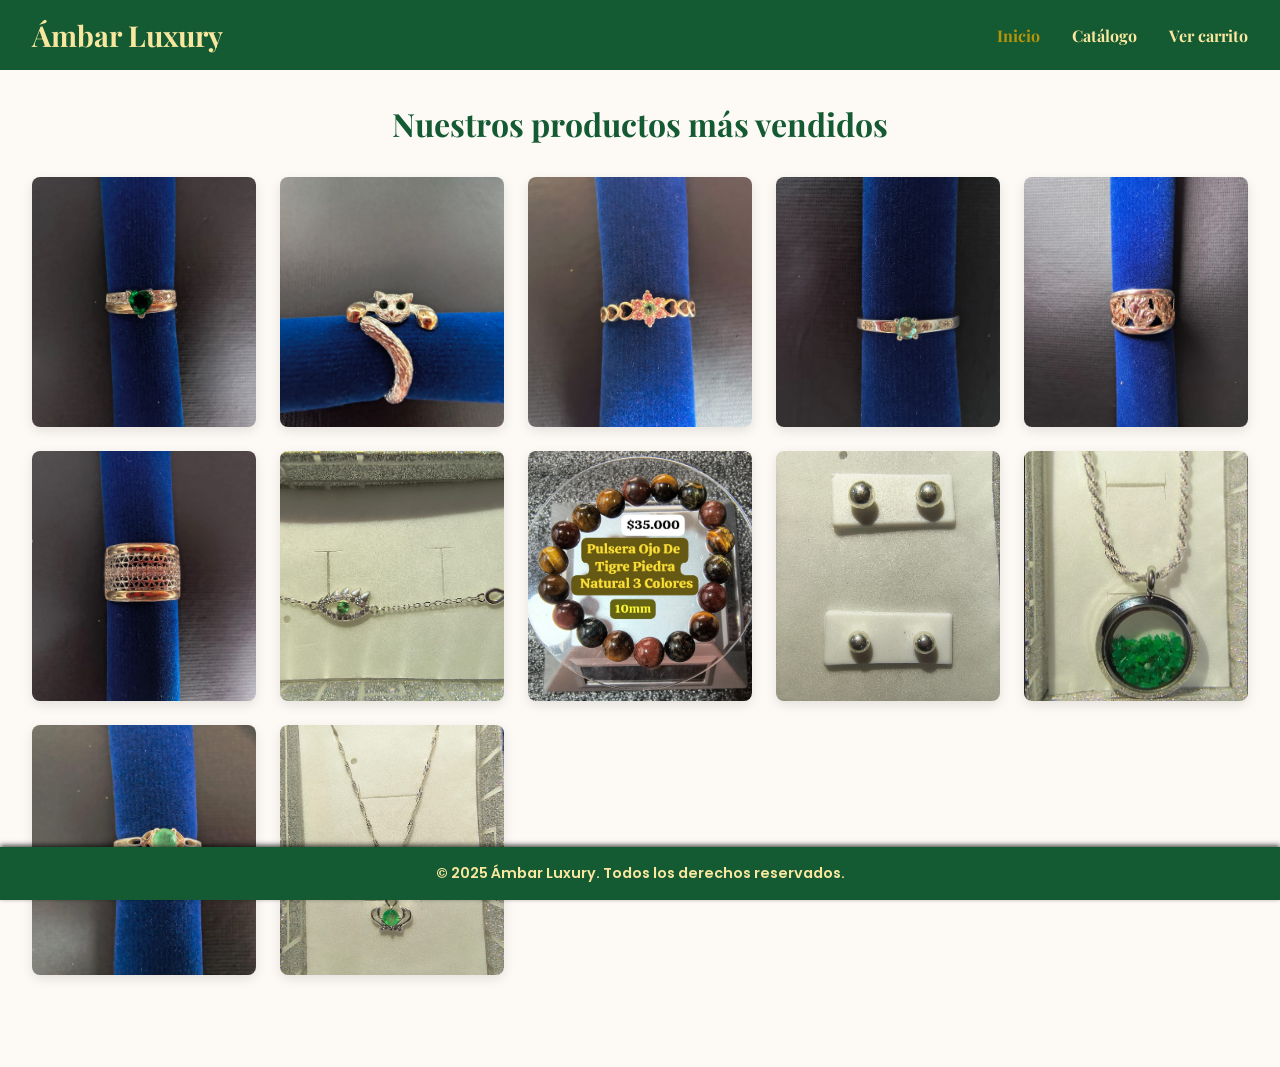
==== commit 89d88e3a: "Add files via upload actualizacion - agregar carrrito de compras y icono en ventanas" ====
--- a/index.html
+++ b/index.html
@@ -4,6 +4,7 @@
   <meta charset="UTF-8" />
   <meta name="viewport" content="width=device-width, initial-scale=1.0" />
   <title>Ámbar Luxury - Inicio</title>
+  <link rel="icon" href="./img/icon.jpeg" type="image/png" />
   <link rel="stylesheet" href="./css/styles.css" />
   <link rel="preconnect" href="https://fonts.googleapis.com" />
   <link rel="preconnect" href="https://fonts.gstatic.com" crossorigin />
--- a/css/styles.css
+++ b/css/styles.css
@@ -0,0 +1,200 @@
+/* Reset básico */
+* {
+    margin: 0;
+    padding: 0;
+    box-sizing: border-box;
+  }
+  
+  body {
+    font-family: 'Poppins', sans-serif;
+    background-color: #fdfaf6;
+    min-height: 100vh;
+    display: flex;
+    flex-direction: column;
+  }
+  
+  /* Navbar */
+  .navbar {
+    background-color: #145a32;
+    color: #f9e79f;
+    display: flex;
+    justify-content: space-between;
+    align-items: center;
+    padding: 1rem 2rem;
+    position: sticky;
+    top: 0;
+    z-index: 1000;
+    font-family: 'Playfair Display', serif;
+  }
+  
+  .logo {
+    font-weight: 700;
+    font-size: 1.8rem;
+    user-select: none;
+  }
+  
+  .nav-links {
+    display: flex;
+    gap: 2rem;
+  }
+  
+  .nav-links a {
+    color: #f9e79f;
+    text-decoration: none;
+    font-weight: 700;
+    font-size: 1rem;
+    transition: color 0.3s ease;
+  }
+  
+  .nav-links a:hover,
+  .nav-links a.active {
+    color: #b7950b;
+  }
+  
+  /* Responsive navbar */
+  .hamburger {
+    display: none;
+  }
+  
+  @media (max-width: 768px) {
+    .nav-links {
+      display: none;
+      flex-direction: column;
+      background-color: #145a32;
+      position: absolute;
+      top: 60px;
+      right: 0;
+      width: 100%;
+      padding: 1rem;
+    }
+  
+    .menu-toggle:checked + .hamburger + .nav-links {
+      display: flex;
+    }
+  
+    .hamburger {
+      display: block;
+      font-size: 2rem;
+      cursor: pointer;
+      color: #f9e79f;
+    }
+  }
+  
+  /* Galería */
+  .galeria-destacada {
+    padding: 2rem;
+    flex-grow: 1;
+  }
+  
+  .titulo-galeria {
+    text-align: center;
+    font-size: 2rem;
+    color: #145a32;
+    margin-bottom: 2rem;
+    font-family: 'Playfair Display', serif;
+  }
+  
+  .products-grid {
+    display: grid;
+    grid-template-columns: repeat(auto-fit, minmax(220px, 1fr));
+    gap: 1.5rem;
+  }
+  
+  .card {
+    position: relative;
+    overflow: hidden;
+    border-radius: 8px;
+    box-shadow: 0 4px 12px rgba(0,0,0,0.1);
+    height: 250px;
+  }
+  
+  .card img {
+    width: 100%;
+    height: 100%;
+    object-fit: cover;
+    display: block;
+    transition: transform 0.3s ease;
+  }
+  
+  .card:hover img {
+    transform: scale(1.05);
+  }
+  
+  .card::after {
+    content: "";
+    position: absolute;
+    top: 0;
+    left: 0;
+    width: 100%;
+    height: 100%;
+    background: rgba(20, 90, 50, 0.5);
+    opacity: 0;
+    transition: opacity 0.3s ease;
+  }
+  
+  .card:hover::after {
+    opacity: 1;
+  }
+  
+  .card button {
+    position: absolute;
+    top: 50%;
+    left: 50%;
+    transform: translate(-50%, -50%);
+    opacity: 0;
+    padding: 10px 20px;
+    background-color: #f9e79f;
+    color: #145a32;
+    border: none;
+    font-weight: bold;
+    border-radius: 20px;
+    cursor: pointer;
+    transition: opacity 0.3s ease;
+    z-index: 1;
+  }
+  
+  .card:hover button {
+    opacity: 1;
+  }
+  
+  .card button:hover {
+    background-color: #b7950b;
+    color: white;
+  }
+  
+  .card button {
+    text-decoration: none;
+  }
+  
+  /* Footer fijo */
+  .footer {
+    background-color: #145a32;
+    color: #f9e79f;
+    text-align: center;
+    padding: 1rem;
+    font-weight: 600;
+    font-size: 0.9rem;
+    position: fixed;
+    bottom: 0;
+    width: 100%;
+    text-align: center;
+    font-size: 0.9rem;
+    margin-top: auto;
+    box-shadow: 0 -2px 5px rgba(0, 0, 0, 0.7);
+  }
+  
+  /* Asegura que no tape el contenido */
+  body {
+    padding-bottom: 60px;
+  }
+  
+
+  .menu-toggle {
+    position: absolute;
+    opacity: 0;
+    width: 0;
+    height: 0;
+    overflow: hidden;
+    pointer-events: none;
+  }
+  
